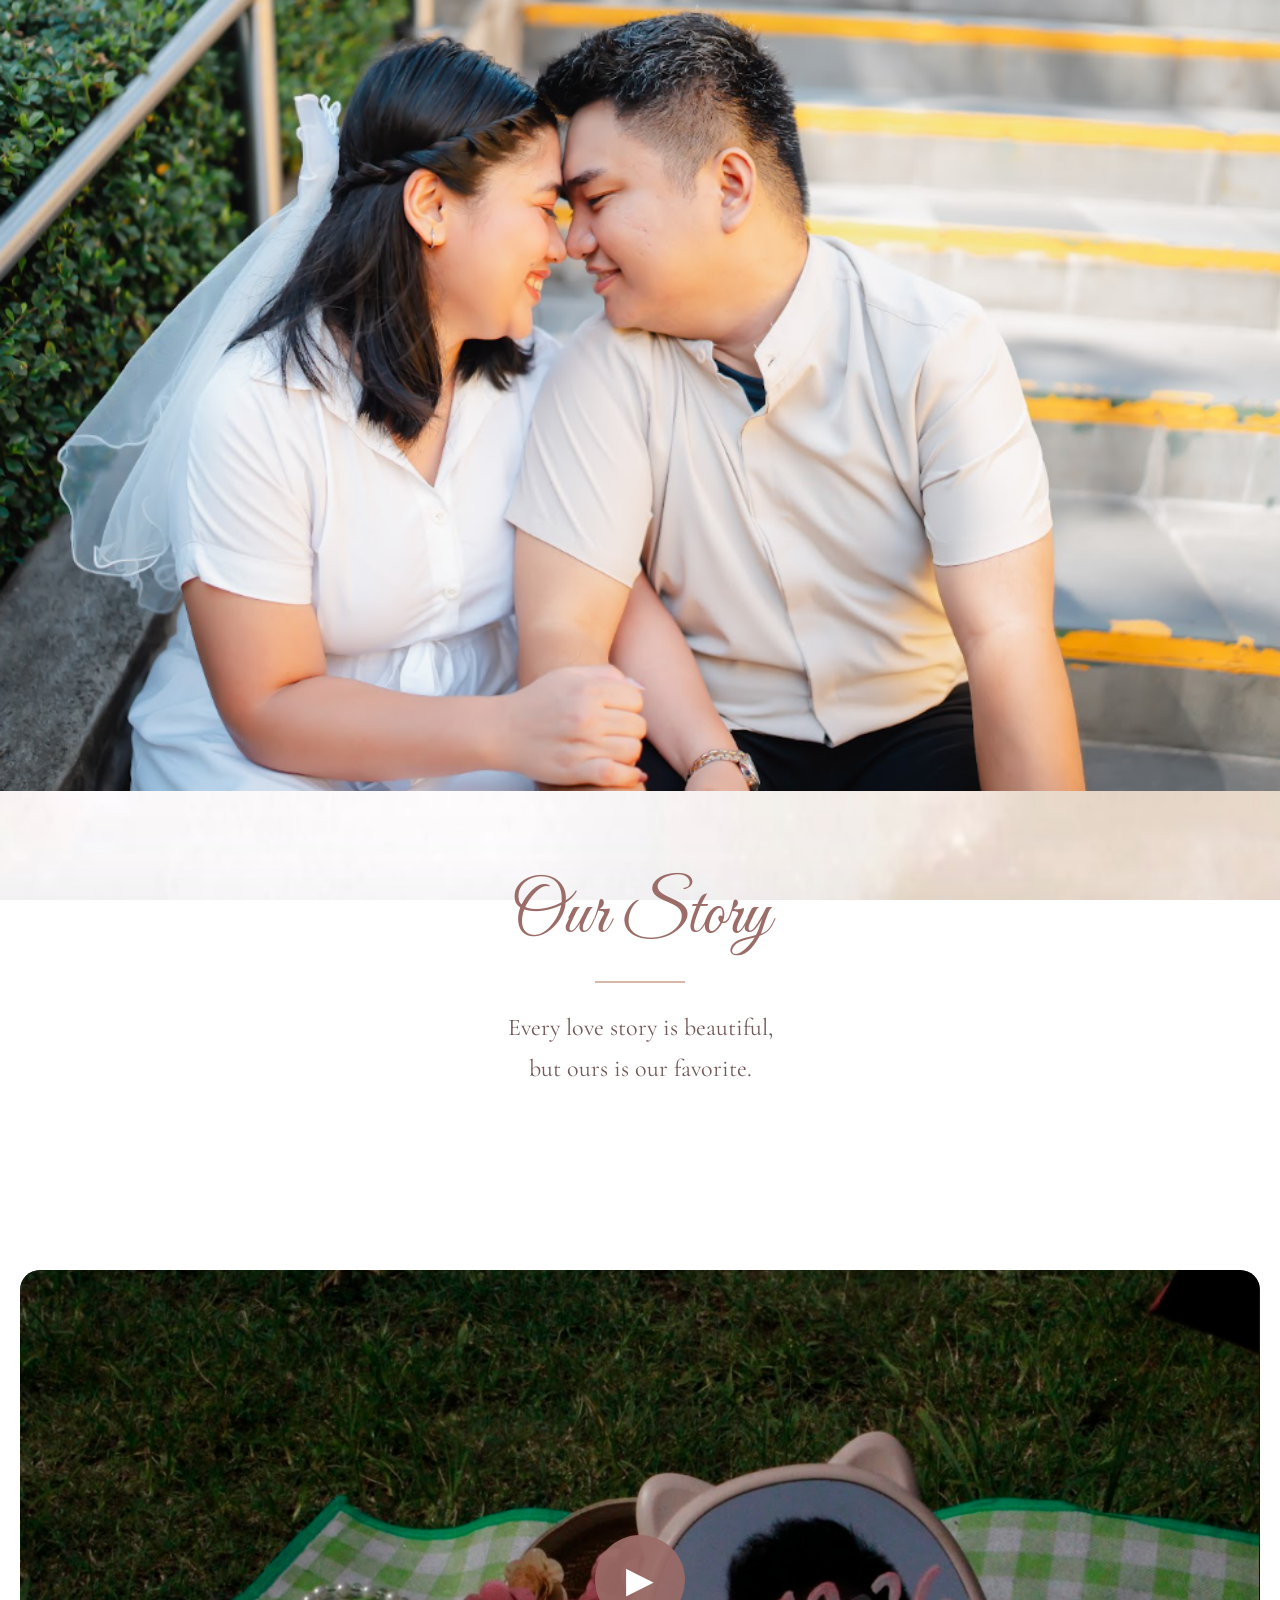
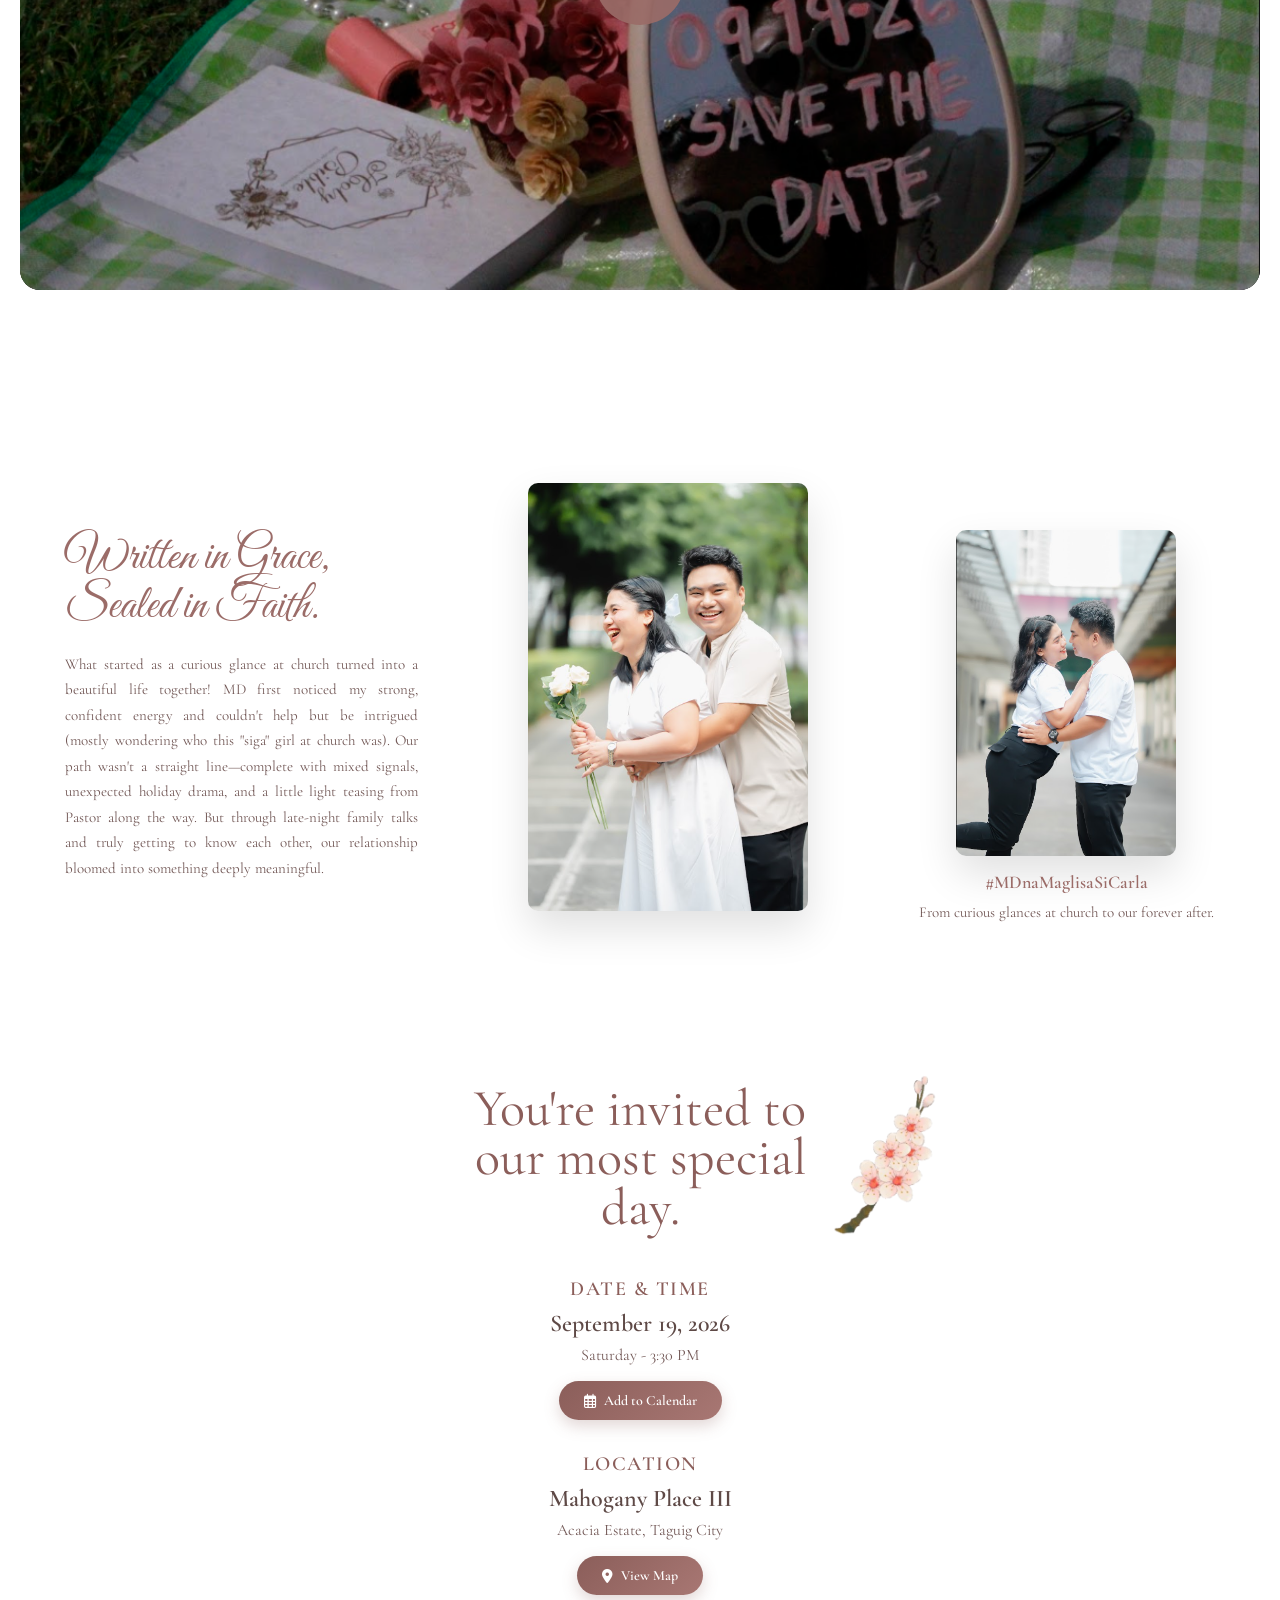
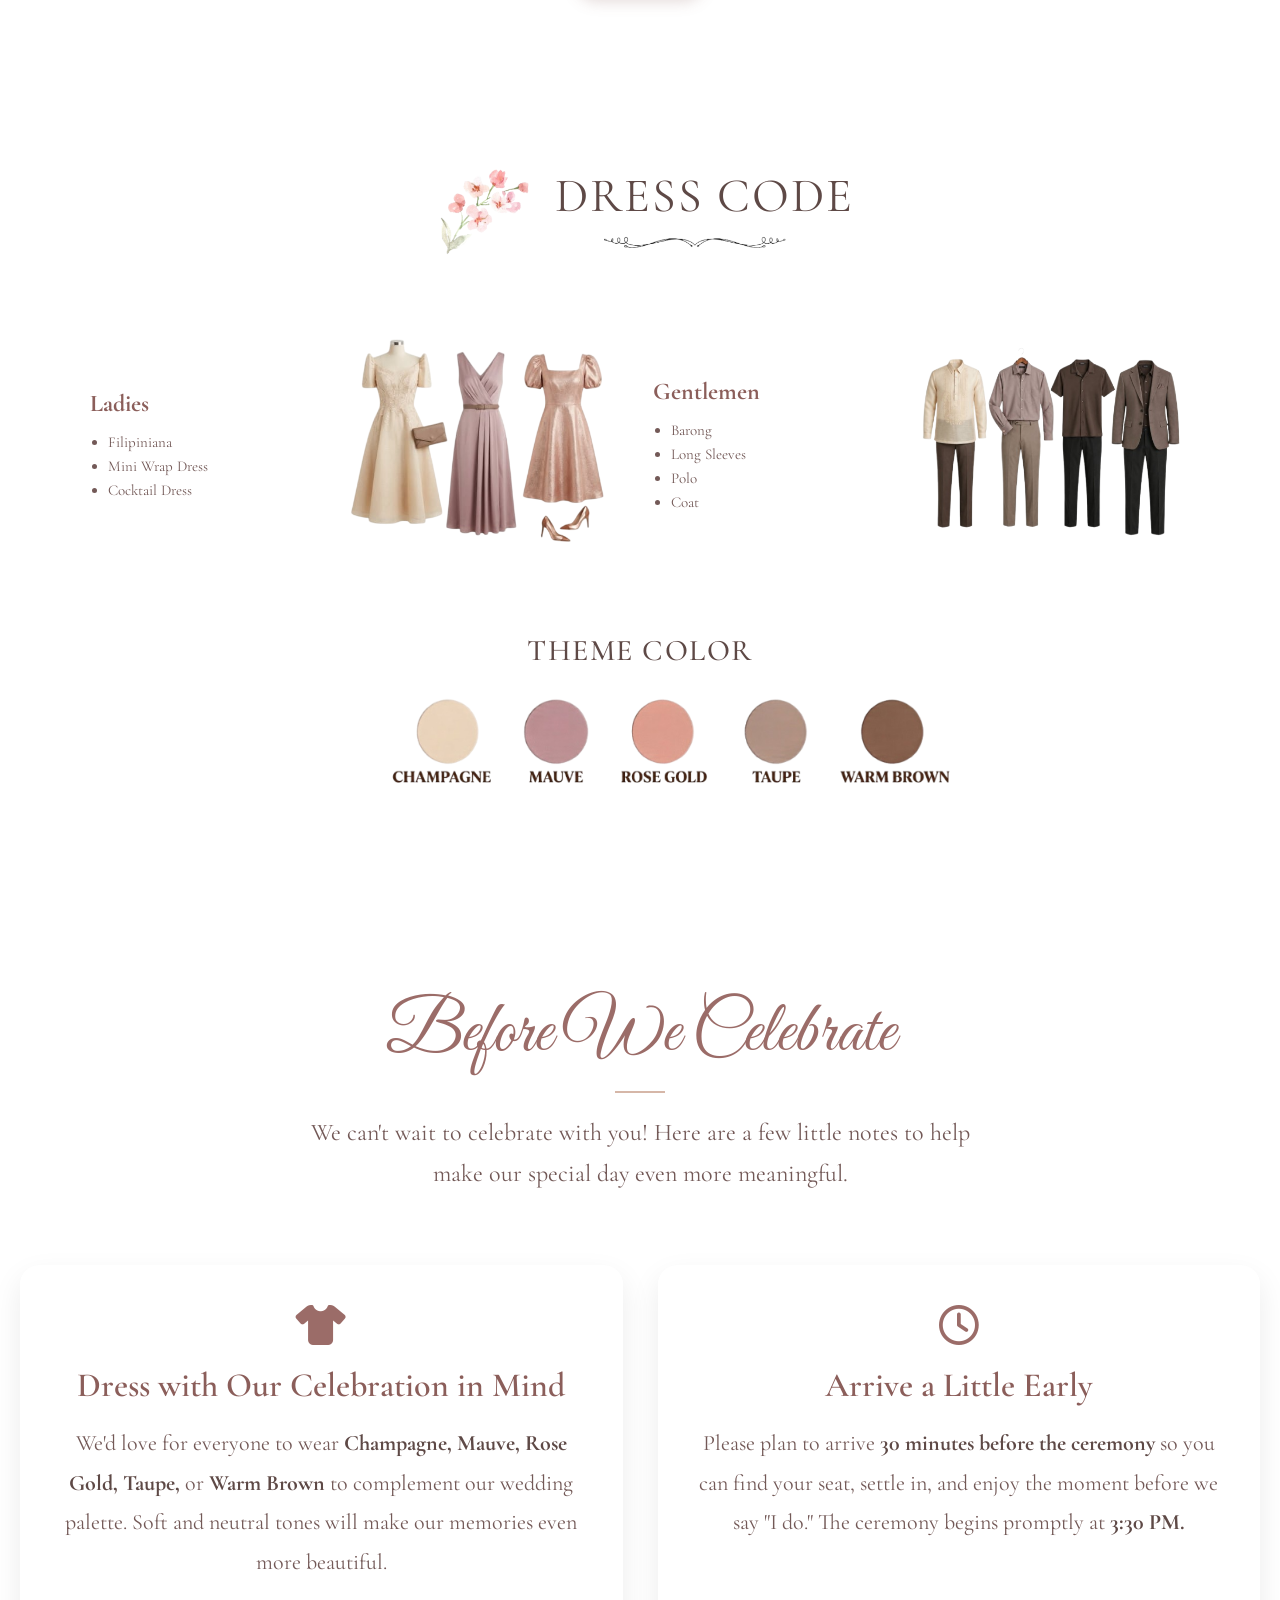
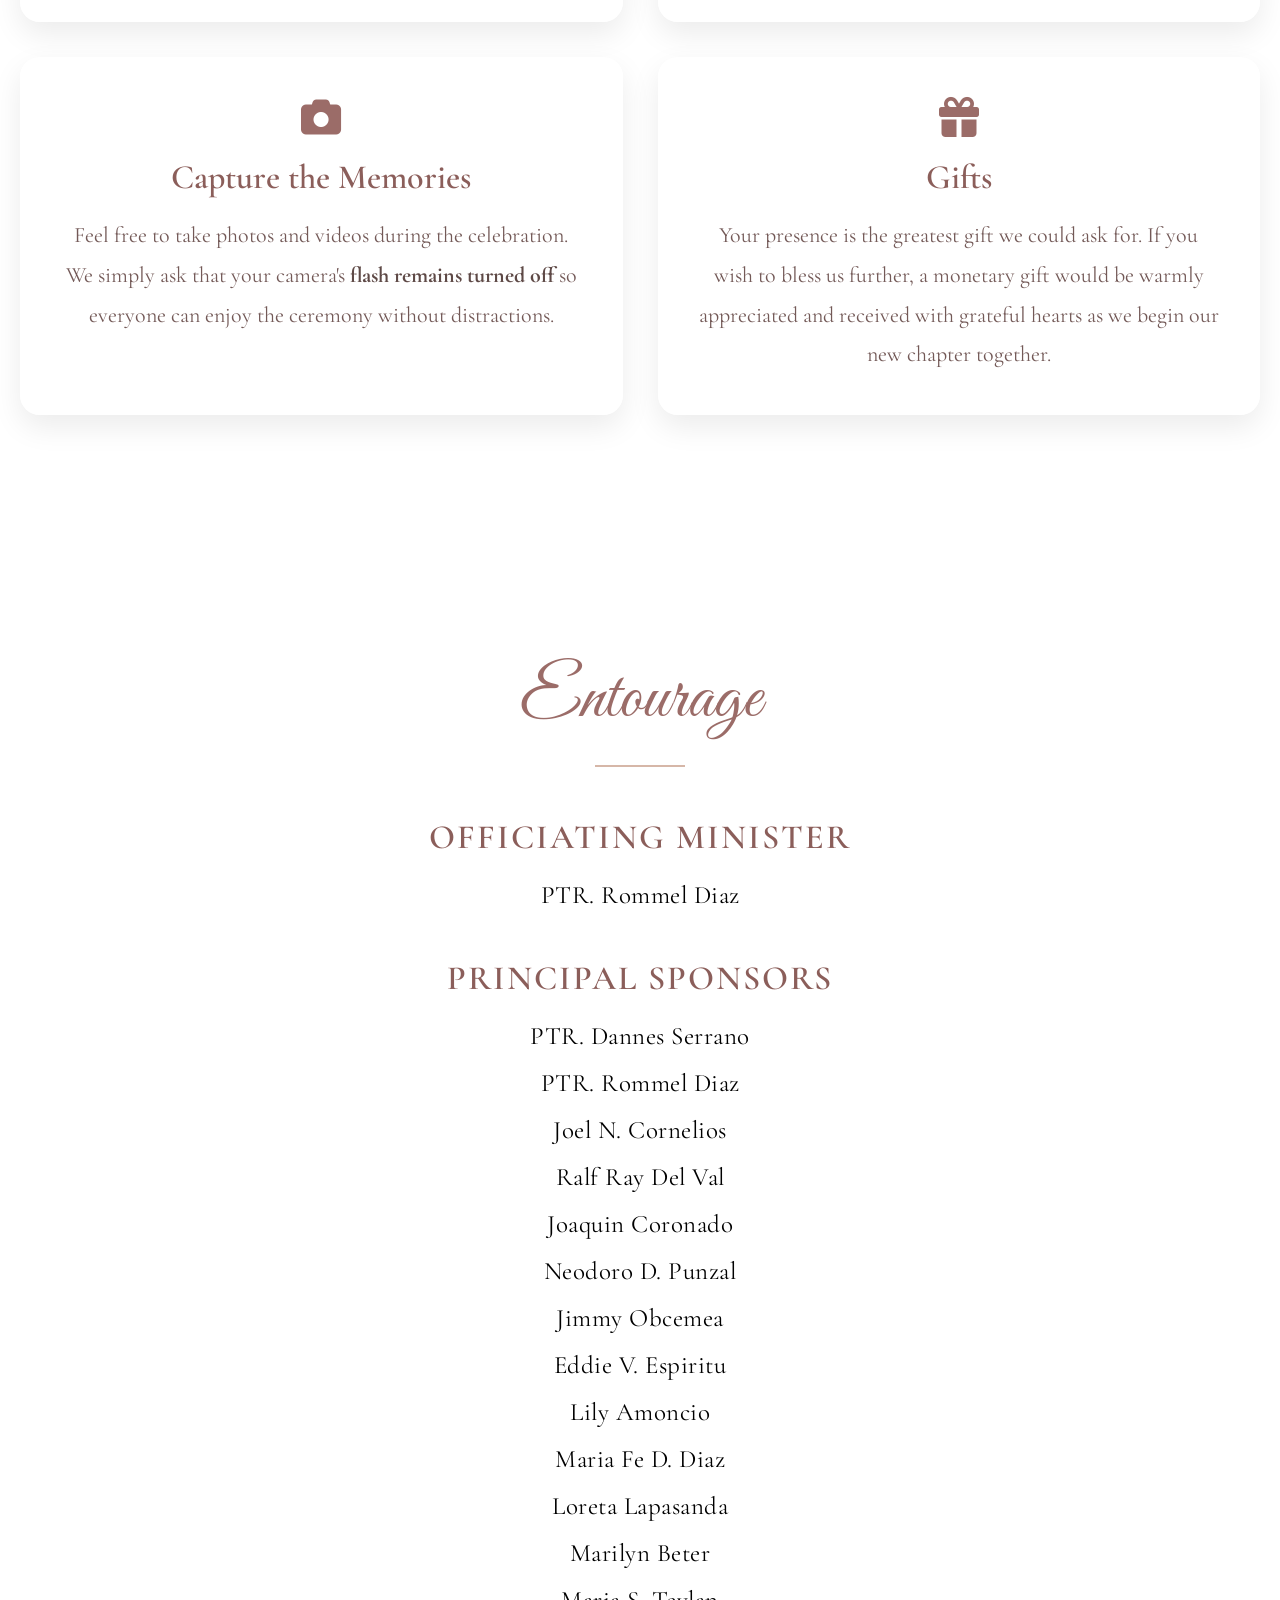
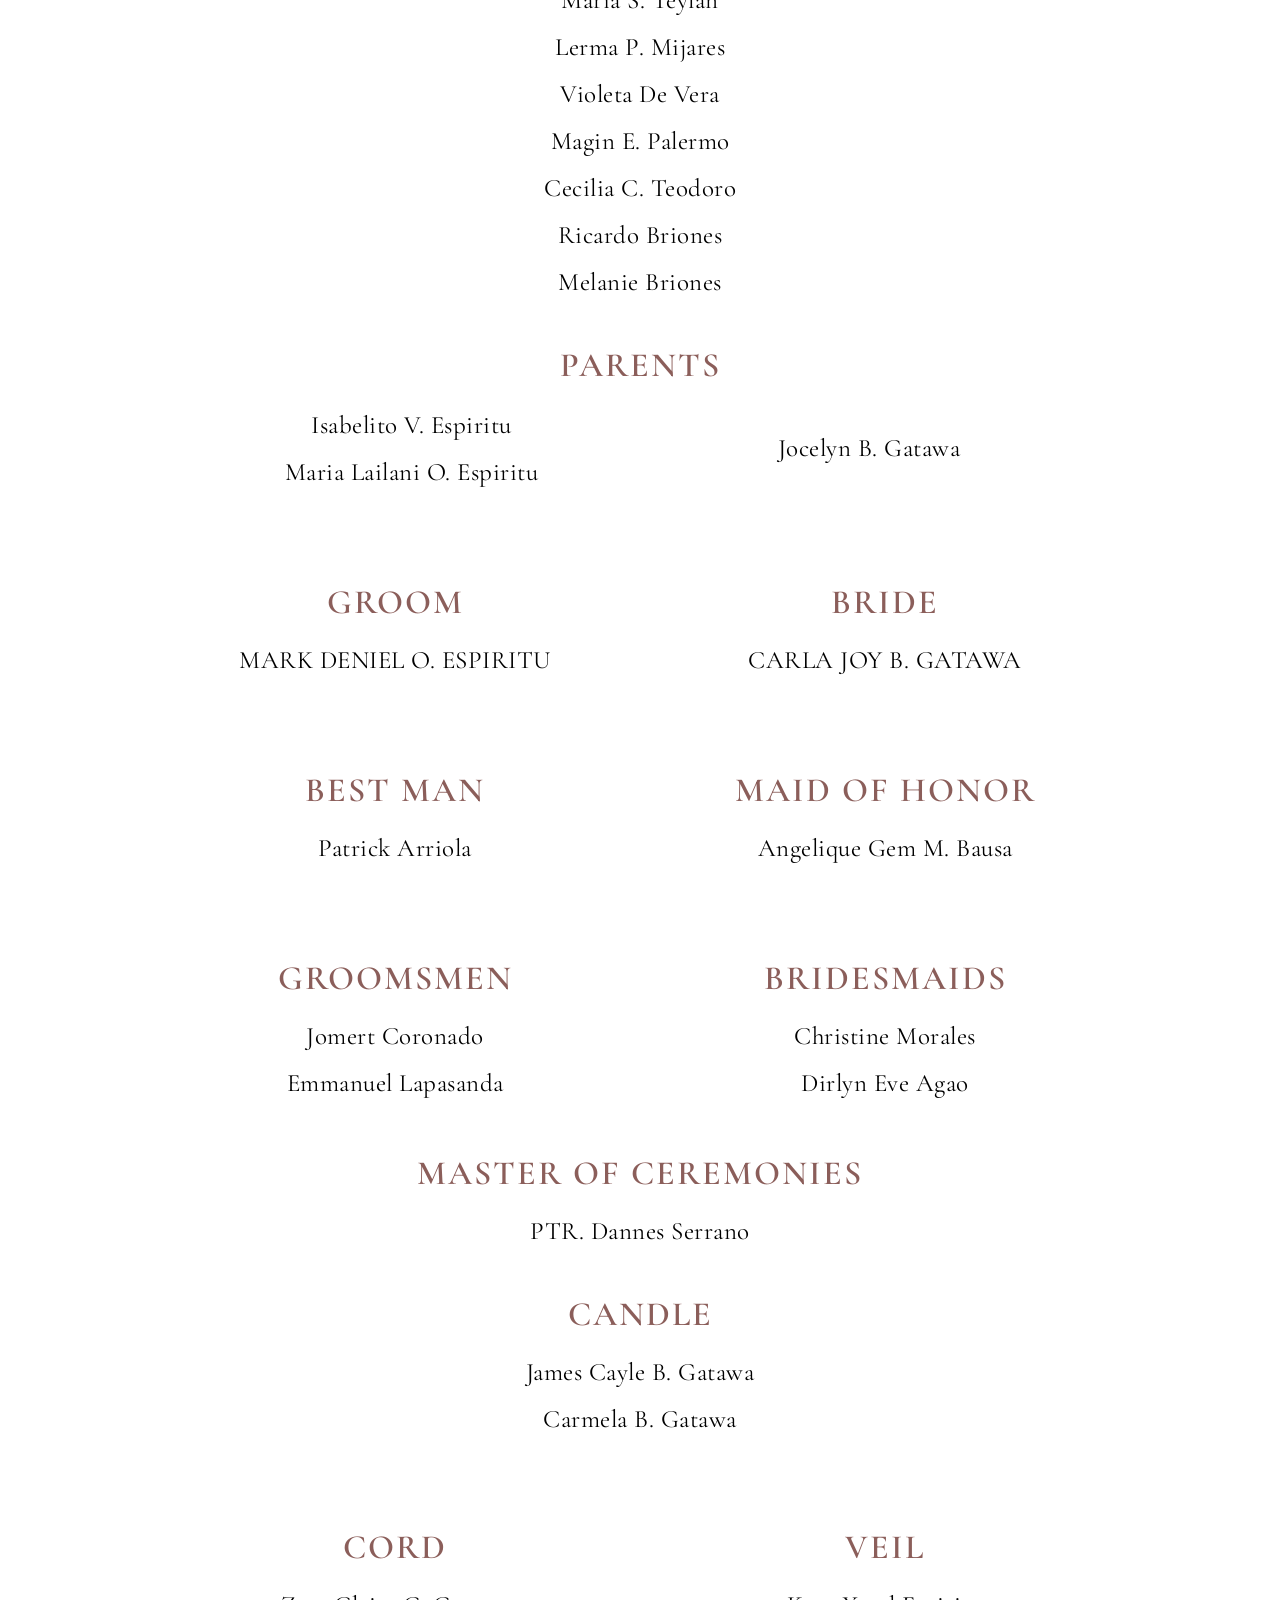
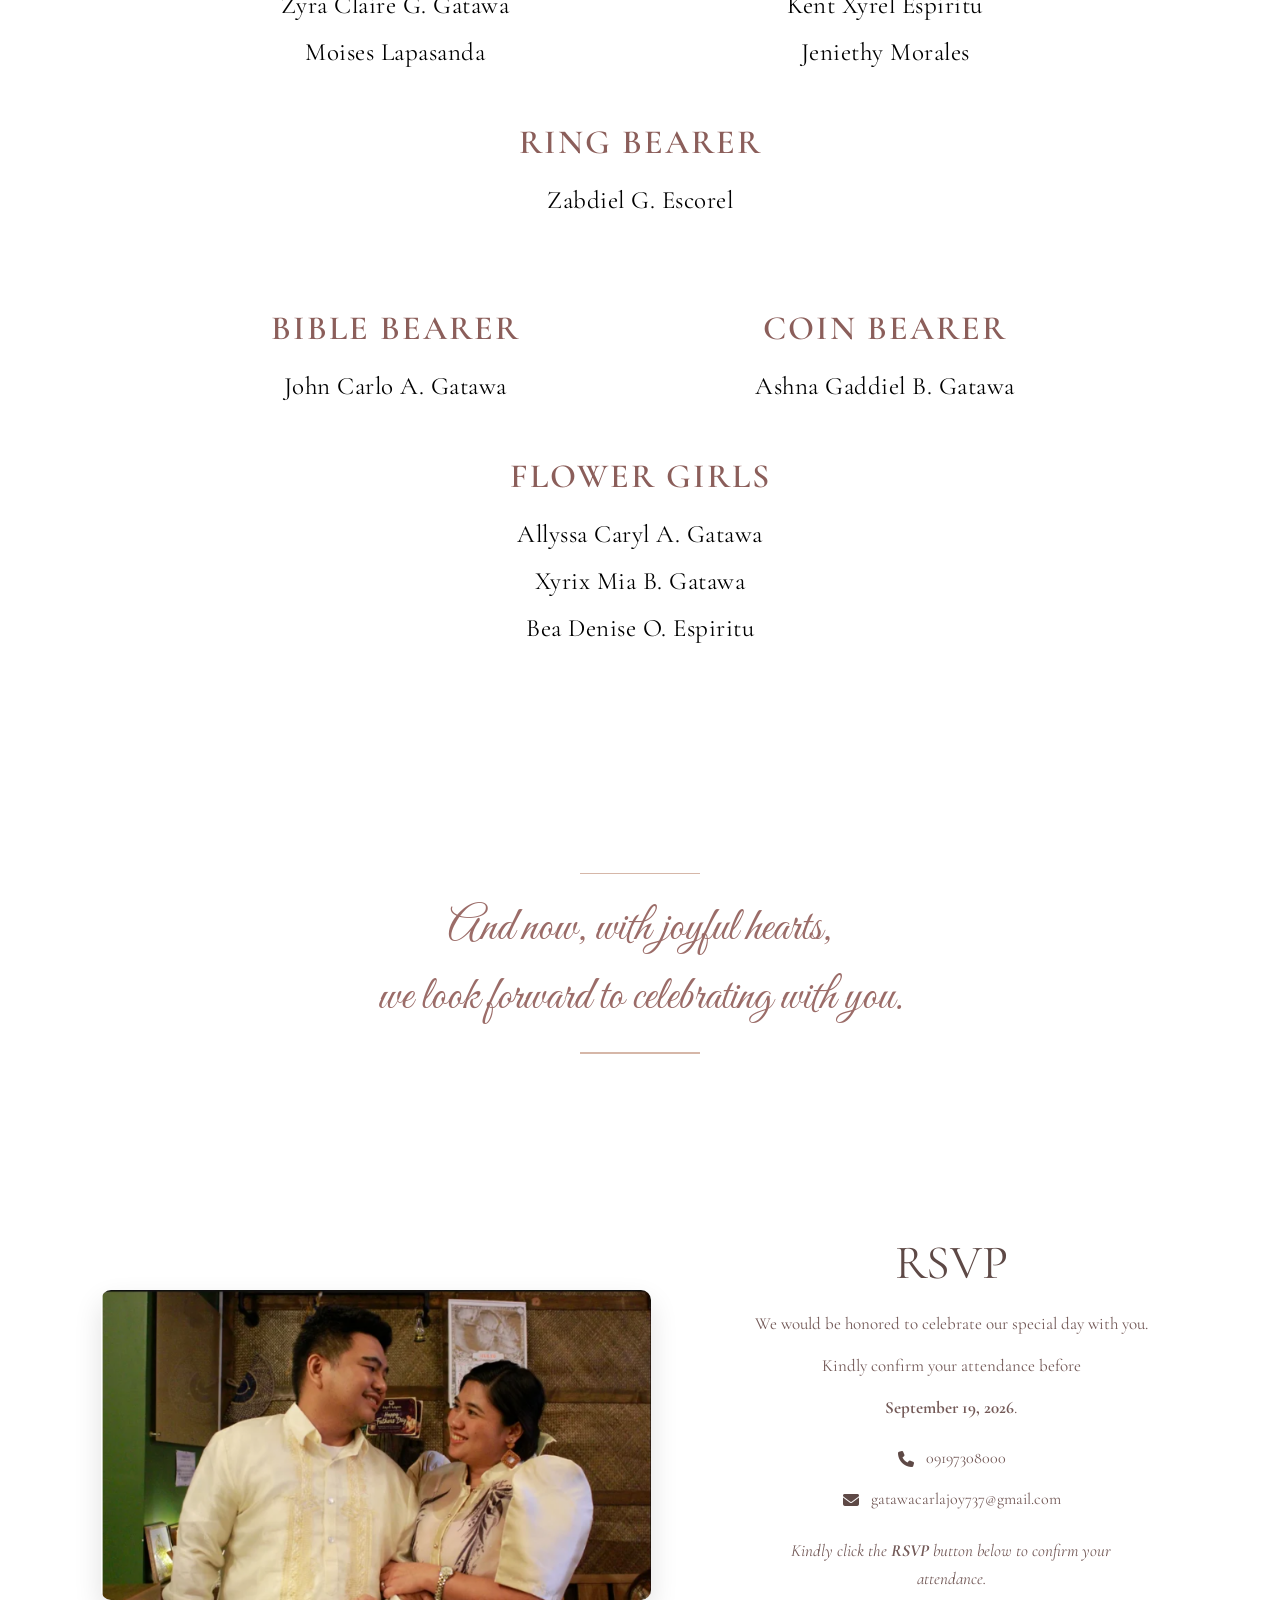
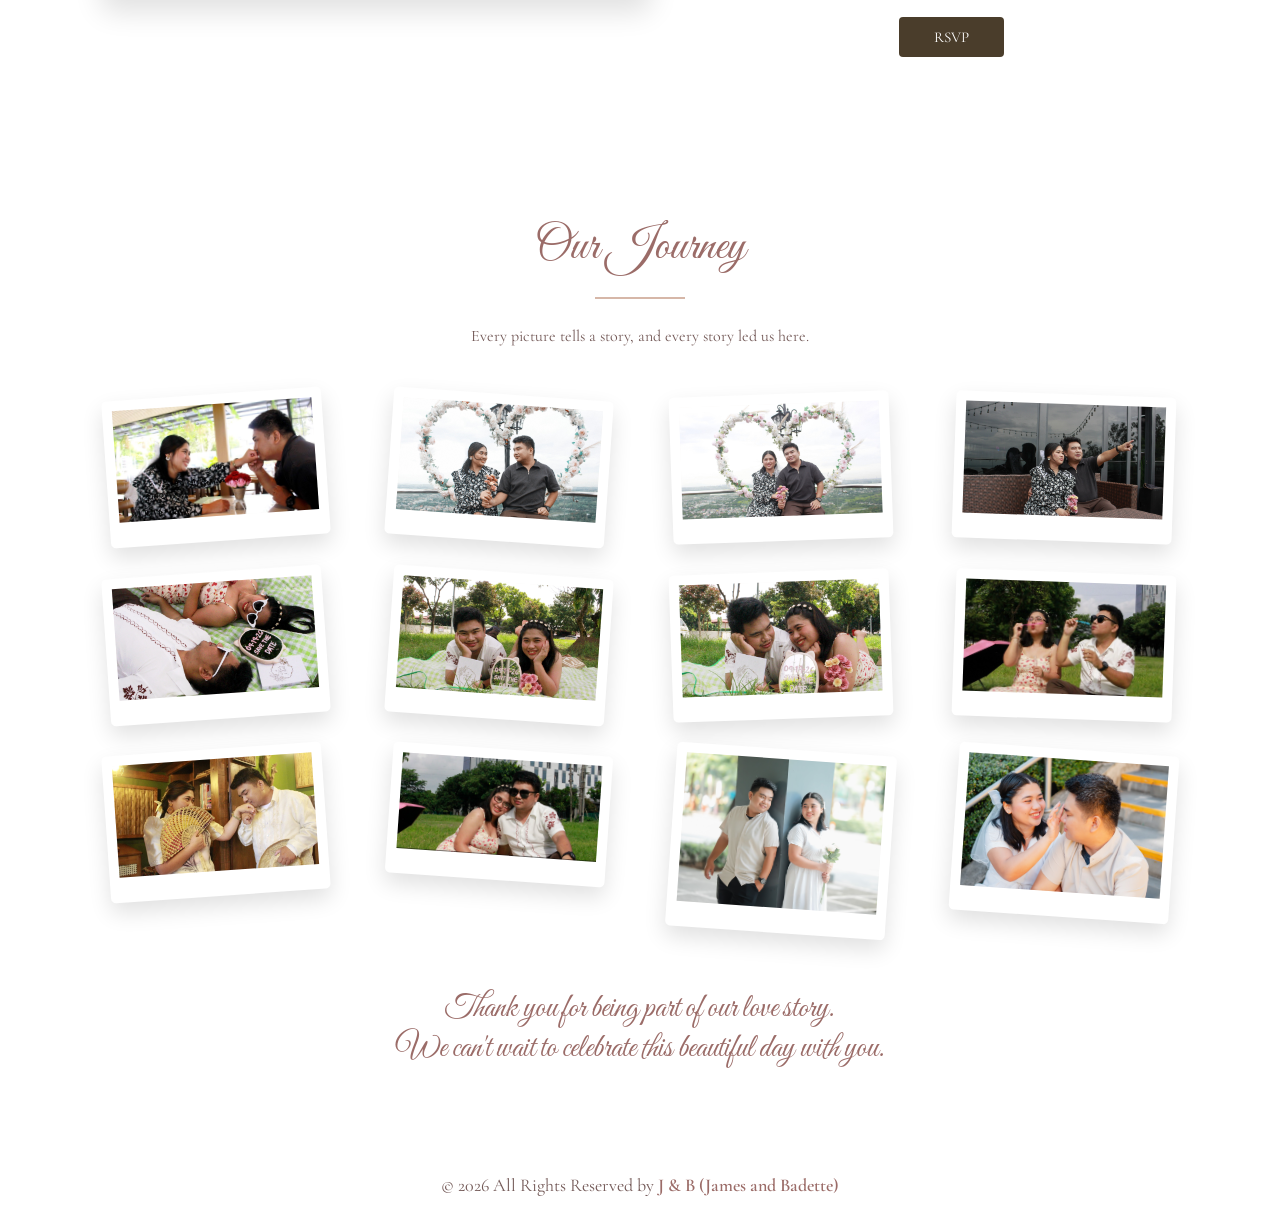
==== wedding_invitation.html @ 8afd1019 "Updated design" ====
<!DOCTYPE html>
<html lang="en">
<head>
    <meta charset="UTF-8">
    <meta name="viewport" content="width=device-width, initial-scale=1.0">
    <title>Mark & Carla</title>

    <link rel="stylesheet" href="prenupphoto.css">
    <link rel="stylesheet" href="https://cdnjs.cloudflare.com/ajax/libs/font-awesome/6.7.2/css/all.min.css">
    <link href="https://fonts.googleapis.com/css2?family=Cormorant+Garamond:wght@400;600&family=Great+Vibes&display=swap" rel="stylesheet">
</head>
<body>

    <!-- First Section -->
    <section class="hero">
        <img src="prenup.png" alt="Prenup Photo" class="prenup">
    </section>

    <section class="transition">

    <div class="transition-content">

        <h2>Our Story</h2>

        <div class="line"></div>

        <p>
            Every love story is beautiful,<br>
            but ours is our favorite.
        </p>

    </div>

   </section> 

<section class="love-video">

    <div class="video-container">

        <!-- Video -->
        <video
    id="ourVideo"
    preload="metadata"
    controls
    playsinline
    webkit-playsinline
    x5-video-player-type="h5"
    x5-video-player-fullscreen="true"
    x5-video-orientation="landscape">
    
            <source src="prenupvid.mp4" type="video/mp4">
            Your browser does not support the video tag.
        </video>

        <!-- Thumbnail -->
        <div class="video-overlay" id="videoOverlay">

            <img src="date.png"alt="Love Story Cover">

            <button id="playButton">
                ▶
            </button>

        </div>

    </div>

    <p class="ending-quote" id="endingQuote">
        "Our wedding was just one day, but the memories will last a lifetime."
    </p>

</section>
    <!-- Second Section -->
    <section class="story">

        <div class="story-content">

            <div class="left">
    <h1 class="story-title">
        Written in Grace,<br>
        Sealed in Faith.
    </h1>

    <p>
        What started as a curious glance at church turned into a beautiful life together! MD first noticed my strong, confident energy and couldn't help but be intrigued (mostly wondering who this "siga" girl at church was).
        Our path wasn't a straight line—complete with mixed signals, unexpected holiday drama, and a little light teasing from Pastor along the way. But through late-night family talks and truly getting to know each other, our relationship bloomed into something deeply meaningful.
    </p>
</div>
            <div class="middle">
                <img src="1stimg.png" alt="">
            </div>

            <div class="right">
                <img src="2ndimg.png" alt="">

                <h3>#MDnaMaglisaSiCarla</h3>

                <p>
                    From curious glances at church to our forever after.
                </p>
            </div>

        </div>
    </section>
  
<section class="invitation-details">

    <div class="invite-container">

        <div class="invite-title">

            <h2>
                You're invited to<br>
                our most special<br>
                day.
            </h2>

            <img src="flowers.png" alt="Flowers" class="flowers">

        </div>

        <div class="invite-info">

    <!-- DATE & TIME -->
    <div class="invite-block">

        <h3>DATE &amp; TIME</h3>

        <p class="invite-main">
            September 19, 2026
        </p>

        <p class="invite-sub">
            Saturday - 3:30 PM
        </p>

        <a href="https://calendar.google.com/calendar/render?action=TEMPLATE&text=Mark+%26+Carla+Wedding&dates=20260919T073000Z/20260919T103000Z&location=Mahogany+Place+III,+Taguig+City"
           class="invite-btn"
           target="_blank">

            <i class="fa-regular fa-calendar-days"></i>
            <span>Add to Calendar</span>

        </a>

    </div>

    <!-- LOCATION -->
    <div class="invite-block">

        <h3>LOCATION</h3>

        <p class="invite-main">
            Mahogany Place III
        </p>

        <p class="invite-sub">
            Acacia Estate, Taguig City
        </p>

        <a href="https://maps.google.com/?q=Mahogany+Place+III+Acacia+Estates+Taguig+City"
           class="invite-btn"
           target="_blank">

            <i class="fa-solid fa-location-dot"></i>
            <span>View Map</span>

        </a>

    </div>

</div>

    </div>

</section>

<section class="dress-code">

    <div class="dress-container">
<div class="dress-title">

    <img src="flower.png" alt="Flower Decoration" class="dress-flower">

    <div class="dress-heading">
        <h2>Dress Code</h2>

        <img src="layout.png" alt="Layout Decoration" class="dress-layout">
    </div>

</div>

<div class="dress-content">
    <!-- Ladies Text -->
    <div class="dress-text">
        <h3>Ladies</h3>
        <ul>
            <li>Filipiniana</li>
            <li>Mini Wrap Dress</li>
            <li>Cocktail Dress</li>
        </ul>
    </div>

    <!-- Ladies Image -->
    <img src="ladies.png" alt="Ladies Dress Code" class="dress-img">

    <!-- Gentlemen Text -->
    <div class="dress-text">
        <h3>Gentlemen</h3>
        <ul>
            <li>Barong</li>
            <li>Long Sleeves</li>
            <li>Polo</li>
            <li>Coat</li>
        </ul>
    </div>

    <!-- Gentlemen Image -->
    <img src="gentleman.png" alt="Gentlemen Dress Code" class="dress-img">

</div>
        
        <div class="theme-colors">

            <h3>Theme Color</h3>

            <img src="colorpalette.png" alt="Wedding Color Palette">

        </div>

    </div>

</section>

<section class="reminders">

    <div class="reminders-container">

        <h2>Before We Celebrate</h2>

        <div class="line"></div>

        <p class="reminders-subtitle">
            We can't wait to celebrate with you! Here are a few little notes to help make our special day even more meaningful.
        </p>

        <div class="reminders-grid">

            <!-- Dress Code -->
            <div class="reminder-card">

                <i class="fa-solid fa-shirt"></i>

                <h3>Dress with Our Celebration in Mind</h3>

                <p>
                    We'd love for everyone to wear
                    <strong>Champagne, Mauve, Rose Gold, Taupe,</strong>
                    or <strong>Warm Brown</strong> to complement our wedding palette.
                    Soft and neutral tones will make our memories even more beautiful.
                </p>

            </div>

            <!-- Arrival -->
            <div class="reminder-card">

                <i class="fa-regular fa-clock"></i>

                <h3>Arrive a Little Early</h3>

                <p>
                    Please plan to arrive
                    <strong>30 minutes before the ceremony</strong>
                    so you can find your seat, settle in, and enjoy the moment before we say "I do."
                    The ceremony begins promptly at
                    <strong>3:30 PM.</strong>
                </p>

            </div>

            <!-- Photos -->
            <div class="reminder-card">

                <i class="fa-solid fa-camera"></i>

                <h3>Capture the Memories</h3>

                <p>
                    Feel free to take photos and videos during the celebration.
                    We simply ask that your camera's
                    <strong>flash remains turned off</strong>
                    so everyone can enjoy the ceremony without distractions.
                </p>

            </div>

            <!-- Gifts -->
            <div class="reminder-card">

                <i class="fa-solid fa-gift"></i>

                <h3>Gifts</h3>

                   <p>
                         Your presence is the greatest gift we could ask for.
                         If you wish to bless us further, a monetary gift would be
                         warmly appreciated and received with grateful hearts
                         as we begin our new chapter together.
                    </p>

            </div>

        </div>

    </div>

</section>

<!-- ===============================
     ENTOURAGE
================================= -->
<section class="entourage">

    <div class="entourage-container">

        <h2>Entourage</h2>

        <div class="line"></div>

        <div class="entourage-list">

            <h3>Officiating Minister</h3>
            <p>PTR. Rommel Diaz</p>

            <h3>Principal Sponsors</h3>
            <p>PTR. Dannes Serrano</p>
            <p>PTR. Rommel Diaz</p>
            <p>Joel N. Cornelios</p>
            <p>Ralf Ray Del Val</p>
            <p>Joaquin Coronado</p>
            <p>Neodoro D. Punzal</p>
            <p>Jimmy Obcemea</p>
            <p>Eddie V. Espiritu</p>
            <p>Lily Amoncio</p>
            <p>Maria Fe D. Diaz</p>
            <p>Loreta Lapasanda</p>
            <p>Marilyn Beter</p>
            <p>Maria S. Teylan</p>
            <p>Lerma P. Mijares</p>
            <p>Violeta De Vera</p>
            <p>Magin E. Palermo </p>
            <p>Cecilia C. Teodoro</p>
            <p>Ricardo Briones</p>
            <p>Melanie Briones</p>


<div class="parents-section">

    <h3>PARENTS</h3>

    <div class="parents-names">

        <div>
            <p>Isabelito V. Espiritu</p>
            <p>Maria Lailani O. Espiritu</p>
        </div>

        <div>
            <p>Jocelyn B. Gatawa</p>
        </div>

    </div>

</div> 
            <!-- Groom & Bride -->
    <div class="entourage-row">
        <div class="entourage-col">
            <h3>Groom</h3>
            <p>MARK DENIEL O. ESPIRITU</p>
        </div>

        <div class="entourage-col">
            <h3>Bride</h3>
            <p>CARLA JOY B. GATAWA</p>
        </div>
    </div>

           <!-- Best Man & Maid of Honor -->
    <div class="entourage-row">
        <div class="entourage-col">
            <h3>Best Man</h3>
            <p>Patrick Arriola</p>
        </div>

        <div class="entourage-col">
            <h3>Maid of Honor</h3>
            <p>Angelique Gem M. Bausa</p>
        </div>
    </div>

    <!-- Groomsmen & Bridesmaids -->
    <div class="entourage-row">
        <div class="entourage-col">
            <h3>Groomsmen</h3>
            <p>Jomert Coronado</p>
            <p>Emmanuel Lapasanda</p>
        </div>

        <div class="entourage-col">
            <h3>Bridesmaids</h3>
            <p>Christine Morales</p>
            <p>Dirlyn Eve Agao</p>
        </div>
    </div>

    <h3>Master of Ceremonies</h3>
    <p>PTR. Dannes Serrano</p>

    <!-- Candle -->
    <h3>Candle</h3>
    <p>James Cayle B. Gatawa</p>
    <p>Carmela B. Gatawa</p>

    <!-- Cord & Veil -->
    <div class="entourage-row">
        <div class="entourage-col">
            <h3>Cord</h3>
            <p>Zyra Claire G. Gatawa</p>
            <p>Moises Lapasanda</p>
        </div>

        <div class="entourage-col">
            <h3>Veil</h3>
            <p>Kent Xyrel Espiritu</p>
            <p>Jeniethy Morales</p>
        </div>
    </div>

    <!-- Ring Bearer -->
    <h3>Ring Bearer</h3>
    <p>Zabdiel G. Escorel</p>

    <!-- Bible & Coin -->
    <div class="entourage-row">
        <div class="entourage-col">
            <h3>Bible Bearer</h3>
            <p>John Carlo A. Gatawa</p>
        </div>

        <div class="entourage-col">
            <h3>Coin Bearer</h3>
            <p>Ashna Gaddiel B. Gatawa</p>
        </div>
    </div>

    <h3>Flower Girls</h3>
    <p>Allyssa Caryl A. Gatawa</p>
    <p>Xyrix Mia B. Gatawa</p>
    <p>Bea Denise O. Espiritu</p>

</div>
</section>

<!-- Elegant Divider -->
<section class="love-divider">

    <div class="divider-line"></div>

    <p>
        And now, with joyful hearts,<br>
        we look forward to celebrating with you.
    </p>

    <div class="divider-line"></div>

</section>

<!-- RSVP -->
<section class="rsvp">

    <div class="rsvp-container">

        <!-- Left Image -->
        <div class="rsvp-image">
            <img src="rsv.png" alt="RSVP Photo">
        </div>

        <!-- Right Content -->
        <div class="rsvp-content">

            <h2>RSVP</h2>

            <p>
                We would be honored to celebrate our special day with you.
            </p>

            <p>
                Kindly confirm your attendance before
            </p>
            <p> <strong>September 19, 2026</strong>. </p>

            <div class="rsvp-contact">
                <p>
                    <i class="fa-solid fa-phone"></i>
                    09197308000
                </p>

                <p>
                    <i class="fa-solid fa-envelope"></i>
                    gatawacarlajoy737@gmail.com
                </p>
            </div>
             <p class="rsvp-note">
                 Kindly click the <strong>RSVP</strong> button below to confirm your attendance.
             </p>
           <div class="rsvp-button">
              <a href="https://docs.google.com/forms/d/1azQsN0lSE_H5ppRvs07suTrDSjWBk6inFwqcEJUEaQY/viewform?edit_requested=true"
               target="_blank"
               class="rsvp-btn">
               RSVP
              </a>
            </div>

        </div>

    </div>

</section>
<!-- SCRAPBOOK -->
<section class="scrapbook">

    <div class="scrapbook-container">

        <h2>Our Journey</h2>

        <div class="line"></div>

        <p class="scrapbook-subtitle">
            Every picture tells a story,
            and every story led us here.
        </p>

        <div class="scrapbook-gallery">

            <div class="polaroid rotate-left">
                <img src="scrapbook_folder/1.jfif" class="scrapbook-photo">
            </div>

            <div class="polaroid rotate-right">
                <img src="scrapbook_folder/2.jfif" class="scrapbook-photo">
            </div>

            <div class="polaroid rotate-small-left">
                <img src="scrapbook_folder/3.jfif" class="scrapbook-photo">
            </div>

            <div class="polaroid rotate-small-right">
                <img src="scrapbook_folder/4.jfif" class="scrapbook-photo">
            </div>

            <div class="polaroid rotate-left">
                <img src="scrapbook_folder/5.jfif" class="scrapbook-photo">
            </div>

            <div class="polaroid rotate-right">
                <img src="scrapbook_folder/6.jfif" class="scrapbook-photo">
            </div>

            <div class="polaroid rotate-small-left">
                <img src="scrapbook_folder/7.jfif" class="scrapbook-photo">
            </div>

            <div class="polaroid rotate-small-right">
                <img src="scrapbook_folder/8.jfif" class="scrapbook-photo">
            </div>

            <div class="polaroid rotate-left">
                <img src="scrapbook_folder/9.jfif" class="scrapbook-photo">
            </div>

            <div class="polaroid rotate-right">
                <img src="scrapbook_folder/10.png" class="scrapbook-photo">
            </div>

            <div class="polaroid rotate-right">
                <img src="scrapbook_folder/11.png" class="scrapbook-photo">
            </div>

            <div class="polaroid rotate-right">
                <img src="scrapbook_folder/12.png" class="scrapbook-photo">
            </div>

        </div>

        <p class="scrapbook-ending">
            Thank you for being part of our love story.<br>
            We can't wait to celebrate this beautiful day with you.
        </p>

    </div>

</section>

<div id="lightbox" class="lightbox">

    <span class="close">&times;</span>

    <button class="prev">&#10094;</button>

    <img id="lightbox-img" class="lightbox-img">

    <button class="next">&#10095;</button>

</div>

<script>

const video = document.getElementById("ourVideo");
const overlay = document.getElementById("videoOverlay");
const quote = document.getElementById("endingQuote");

overlay.addEventListener("click", async function () {

    overlay.style.display = "none";

    video.setAttribute("controls", "");

    video.play();

    // Request fullscreen
    if (video.requestFullscreen) {
        await video.requestFullscreen();
    } else if (video.webkitRequestFullscreen) {
        video.webkitRequestFullscreen();
    }

    // Lock landscape (Android browsers)
    if (screen.orientation && screen.orientation.lock) {
        try {
            await screen.orientation.lock("landscape");
        } catch (err) {
            console.log("Landscape lock not supported.");
        }
    }

});

const photos = document.querySelectorAll(".scrapbook-photo");

const lightbox = document.getElementById("lightbox");
const lightboxImg = document.getElementById("lightbox-img");

const closeBtn = document.querySelector(".close");
const prevBtn = document.querySelector(".prev");
const nextBtn = document.querySelector(".next");

let currentIndex = 0;

// Open photo
photos.forEach((photo,index)=>{

    photo.addEventListener("click",()=>{

        currentIndex=index;

        showImage();

        lightbox.style.display="flex";

    });

});

function showImage(){

    lightboxImg.src=photos[currentIndex].src;

}

// Next
nextBtn.addEventListener("click",(e)=>{

    e.stopPropagation();

    currentIndex++;

    if(currentIndex>=photos.length){

        currentIndex=0;

    }

    showImage();

});

// Previous
prevBtn.addEventListener("click",(e)=>{

    e.stopPropagation();

    currentIndex--;

    if(currentIndex<0){

        currentIndex=photos.length-1;

    }

    showImage();

});

// Close
closeBtn.addEventListener("click",()=>{

    lightbox.style.display="none";

});

// Click outside image
lightbox.addEventListener("click",(e)=>{

    if(e.target===lightbox){

        lightbox.style.display="none";

    }

});

// Keyboard controls
document.addEventListener("keydown",(e)=>{

    if(lightbox.style.display==="flex"){

        if(e.key==="ArrowRight"){

            nextBtn.click();

        }

        if(e.key==="ArrowLeft"){

            prevBtn.click();

        }

        if(e.key==="Escape"){

            lightbox.style.display="none";

        }

    }

});

</script>

<footer class="footer">
    <p>
        © 2026 All Rights Reserved by
        <a href="https://www.facebook.com/Kylecheeeeezy?rdid=wBfrSN9VS6ckomnN&share_url=https%3A%2F%2Fwww.facebook.com%2Fshare%2F1LHZGa3WFa%2F#"
           target="_blank"
           class="jb-link">
            J &amp; B (James and Badette)
        </a>
    </p>
</footer>
</body>
</html>
---- prenupphoto.css ----
/* ===============================
   RESET
================================= */

*{
    margin:0;
    padding:0;
    box-sizing:border-box;
}

html{
    scroll-behavior:smooth;
}

body{
    font-family:'Cormorant Garamond', serif;
    background:url("themebackground.png") center center/cover fixed no-repeat;
    overflow-x:hidden;
    color:#735957;
}

/* ===============================
   HERO SECTION
================================= */

.hero{
    width:100%;
    overflow:hidden;
    line-height:0;
}

.prenup{
    width:100%;
    display:block;
    height:auto;
}

/* ===============================
   OUR STORY TRANSITION
================================= */

.transition{
    background:transparent;
    text-align:center;
    padding:80px 20px;
}

.transition-content{
    max-width:700px;
    margin:auto;
}

.transition h2{
    font-family:'Great Vibes', cursive;
    font-size:72px;
    font-weight:400;
    color:#9B6C68;
}

.line{
    width:90px;
    height:2px;
    background:#D6B7A8;
    margin:20px auto 25px;
}

.transition p{
    font-size:24px;
    line-height:1.7;
    color:#735957;
}

/* ===============================
   TABLET
================================= */

@media (max-width:1024px){

body{
    background-attachment:scroll;
}

.transition{
    padding:70px 25px;
}

.transition h2{
    font-size:60px;
}

.transition p{
    font-size:22px;
}

}

/* ===============================
   MOBILE
================================= */

@media (max-width:768px){

.transition{
    padding:55px 20px;
}

.transition h2{
    font-size:48px;
}

.line{
    width:70px;
    margin:18px auto;
}

.transition p{
    font-size:18px;
    line-height:1.6;
}

}

/* ===============================
   OUR STORY
================================= */

.story{
    padding:100px 20px;
    background:transparent;
}

.story-content{
    max-width:1400px;
    margin:auto;

    display:grid;
    grid-template-columns:0.95fr 1.1fr 0.8fr;
    gap:70px;
    align-items:center;
}

/* ===============================
   LEFT CONTENT
================================= */

.left{
    margin-top:50px;
}

.story-title{
    font-family:'Great Vibes',cursive;
    font-size:56px;
    font-weight:400;
    color:#9B6C68;
    line-height:1.1;
    margin-bottom:25px;
}

.left p{
    font-size:18px;
    line-height:1.9;
    color:#735957;
    text-align:justify;
}

/* ===============================
   CENTER IMAGE
================================= */

.middle{
    display:flex;
    justify-content:center;
}

.middle img{
    width:100%;
    max-width:480px;
    display:block;

    border-radius:10px;
    box-shadow:0 18px 35px rgba(0,0,0,.12);

    transition:.35s ease;
}

.middle img:hover{
    transform:translateY(-6px);
}

/* ===============================
   LOVE VIDEO
================================= */

.love-video{
    padding:100px 20px;
    background:transparent;
    text-align:center;
}

.video-container{
    position:relative;
    max-width:1400px;
    width:100%;
    margin:auto;
    overflow:hidden;
    border-radius:20px;
}

/* Video */

.video-container video{
    width:100%;
    height:auto;
    display:block;
    border-radius:20px;
    object-fit:contain;
}
video:fullscreen{
    object-fit:contain;
    background:#000;
}

video:-webkit-full-screen{
    object-fit:contain;
    background:#000;
}
/* Thumbnail Overlay */

.video-overlay{
    position:absolute;
    inset:0;
    cursor:pointer;
    overflow:hidden;
}

.video-overlay img{
    width:100%;
    height:100%;
    object-fit:cover;
    transition:.5s ease;
}

.video-overlay:hover img{
    transform:scale(1.05);
}

/* Play Button */

#playButton{
    position:absolute;
    top:50%;
    left:50%;
    transform:translate(-50%,-50%);

    width:90px;
    height:90px;

    border:none;
    border-radius:50%;

    background:rgba(155,108,104,.92);
    color:#fff;

    font-size:36px;
    cursor:pointer;

    transition:.3s ease;
}

#playButton:hover{
    background:#735957;
    transform:translate(-50%,-50%) scale(1.08);
}

/* Ending Quote */

.ending-quote{
    display:none;
    margin-top:35px;

    font-family:'Great Vibes',cursive;
    font-size:42px;
    color:#9B6C68;

    line-height:1.5;
}

/* ===============================
   TABLET
================================= */

@media (max-width:1024px){

.love-video{
    padding:80px 25px;
}

.video-container{
    max-width:900px;
    border-radius:18px;
}

.video-container video{
    border-radius:18px;
}

.video-overlay img{
    border-radius:18px;
}

#playButton{
    width:75px;
    height:75px;
    font-size:30px;
}

.ending-quote{
    font-size:34px;
    padding:0 20px;
}

}

/* ===============================
   MOBILE
================================= */

@media (max-width:768px){

.love-video{
    padding:60px 15px;
}

.video-container{
    border-radius:15px;
}

.video-container video{
    border-radius:15px;
}

.video-overlay img{
    border-radius:15px;
}

#playButton{
    width:60px;
    height:60px;
    font-size:24px;
}

.ending-quote{
    font-size:26px;
    padding:0 15px;
    line-height:1.6;
}

}


/* ===============================
   OUR STORY
================================= */

/* ===============================
   OUR STORY
================================= */

.story{
    padding:80px 20px;
    background:transparent;
}

.story-content{
    max-width:1150px;
    margin:auto;

    display:grid;
    grid-template-columns:0.95fr 1.1fr 0.8fr;
    gap:45px;
    align-items:center;
}

/* Left */

.left{
    margin-top:20px;
}

.story-title{
    font-family:'Great Vibes',cursive;
    font-size:46px;
    font-weight:400;
    color:#9B6C68;
    line-height:1.08;
    margin-bottom:20px;
}

.left p{
    font-size:15px;
    color:#735957;
    line-height:1.7;
    text-align:justify;
}

/* Middle */

.middle{
    display:flex;
    justify-content:center;
}

.middle img{
    width:100%;
    max-width:280px;
    display:block;

    border-radius:10px;
    box-shadow:0 18px 40px rgba(0,0,0,.12);

    transition:.35s ease;
}

.middle img:hover{
    transform:translateY(-6px);
}

/* Right */

.right{
    margin-top:60px;
    text-align:center;
}

.right img{
    width:100%;
    max-width:220px;

    display:block;
    margin:auto;

    border-radius:10px;
    box-shadow:0 18px 40px rgba(0,0,0,.12);

    transition:.35s ease;
}

.right img:hover{
    transform:translateY(-6px);
}

.right h3{
    margin-top:15px;
    font-size:18px;
    color:#9B6C68;
    font-weight:600;
}

.right p{
    margin-top:7px;
    font-size:15px;
    line-height:1.6;
    color:#735957;
}

/* ===============================
   INVITATION DETAILS
================================= */

.invitation-details{
    padding:80px 20px;
    background:transparent;
}

.invite-container{
    max-width:950px;
    margin:auto;
    text-align:center;
}

/* Title */

.invite-title{
    position:relative;
    display:inline-block;
    margin-bottom:45px;
}

.invite-title h2{
    font-family:'Cormorant Garamond',serif;
    font-size:52px;
    font-weight:400;
    color:#8B5E5A;
    line-height:.95;
}

.flowers{
    position:absolute;
    width:150px;
    right:-165px;
    top:50%;
    transform:translateY(-50%);
}

/* Info */

.invite-info{
    display:flex;
    flex-direction:column;
    gap:32px;
    align-items:center;
}

.invite-block{
    text-align:center;
}

.invite-block h3{
    font-size:20px;
    font-weight:600;
    letter-spacing:1.5px;
    color:#8B5E5A;
    text-transform:uppercase;
    margin-bottom:8px;
}

.invite-main{
    font-size:24px;
    color:#5E4946;
    font-weight:600;
}

.invite-sub{
    font-size:16px;
    color:#735957;
    margin:7px 0 16px;
}

/* Buttons */

.invite-btn{
    display:inline-flex;
    align-items:center;
    gap:8px;

    padding:11px 25px;

    background:linear-gradient(135deg,#8B5E5A,#A87773);

    color:#fff;
    text-decoration:none;

    border-radius:40px;

    font-size:14px;
    font-weight:600;

    box-shadow:0 6px 15px rgba(139,94,90,.25);

    transition:.3s ease;
}

.invite-btn:hover{
    transform:translateY(-3px);
    background:linear-gradient(135deg,#735957,#8B5E5A);
}

/* ===============================
   TABLET
================================= */

@media(max-width:1024px){

.story-content{
    grid-template-columns:1fr;
    text-align:center;
    gap:45px;
}

.left,
.right{
    margin-top:0;
}

.left p{
    text-align:center;
}

.story-title{
    font-size:50px;
}

.middle img{
    max-width:420px;
}

.right img{
    max-width:250px;
}

/* Invitation */

.invitation-details{
    padding:90px 20px;
}

.invite-title{
    display:flex;
    justify-content:center;
    align-items:center;
    gap:15px;
}

.invite-title h2{
    font-size:58px;
}

.flowers{
    position:static;
    width:120px;
    transform:none;
}

.invite-main{
    font-size:28px;
}

.invite-sub{
    font-size:20px;
}

}

/* ===============================
   MOBILE
================================= */

@media(max-width:768px){

    /* =========================
       STORY
    ========================= */

    .story{
        padding:50px 15px;
    }

    .story-title{
        font-size:30px;
    }

    .left p{
        font-size:13px;
        line-height:1.5;
        text-align:center;
    }

    .middle img{
        max-width:260px;
    }

    .right img{
        max-width:180px;
    }

    .right h3{
        font-size:16px;
    }

    .right p{
        font-size:13px;
        line-height:1.5;
    }


    /* =========================
       INVITATION
    ========================= */

    .invitation-details{
        padding:50px 15px;
    }

    .invite-title{
        display:flex;
        justify-content:center;
        align-items:center;
        gap:6px;
    }

    .invite-title h2{
        font-size:30px;
        line-height:1;
        text-align:center;
        margin-left:10px;
    }

    .flowers{
        width:55px;
        margin-left:-5px;
    }

    .invite-block h3{
        font-size:17px;
    }

    .invite-main{
        font-size:20px;
    }

    .invite-sub{
        font-size:14px;
        line-height:1.5;
    }

    .invite-btn{
        width:160px;
        justify-content:center;
        padding:10px 15px;
        font-size:13px;
    }

}

/* ==========================================
   DRESS CODE
========================================== */

.dress-code{
    padding:80px 20px;
    background:transparent;
}

.dress-container{
    max-width:1150px;
    margin:auto;
    text-align:center;
}

/* ===============================
   TITLE
================================= */

.dress-title{
    display:flex;
    justify-content:center;
    align-items:center;
    gap:18px;
    margin-bottom:50px;
}

.dress-flower{
    width:110px;
    height:auto;
}

.dress-heading{
    display:flex;
    flex-direction:column;
    align-items:center;
}

.dress-title h2{
    font-family:'Cormorant Garamond',serif;
    font-size:48px;
    font-weight:400;
    color:#5E4946;
    text-transform:uppercase;
    letter-spacing:2px;
}

.dress-layout{
    width:220px;
    margin-top:7px;
}

/* ===============================
   CONTENT
================================= */

.dress-content{
    display:grid;
    grid-template-columns:repeat(4,1fr);
    gap:25px;
    align-items:center;
    margin-top:30px;
}

/* ===============================
   TEXT
================================= */

.dress-text{
    text-align:left;
}

.dress-text h3{
    font-family:'Cormorant Garamond',serif;
    font-size:24px;
    color:#8B5E5A;
    margin-bottom:12px;
}

.dress-text ul{
    padding-left:18px;
}

.dress-text li{
    font-size:15px;
    color:#735957;
    line-height:1.6;
}

/* Move Ladies text closer to dress image */

.dress-content .dress-text:first-child{
    padding-left:25px;
}

/* Move Gentlemen text closer to dress image */

.dress-content .dress-text:nth-child(3){
    padding-right:25px;
}

/* ===============================
   IMAGES
================================= */

/* Move Ladies image closer to text */

.dress-content .dress-img:nth-child(2){
    transform:translateX(-15px);
}

/* Move Gentlemen image closer to text */

.dress-content .dress-img:nth-child(4){
    transform:translateX(-30px);
}

.dress-img{
    width:100%;
    max-width:260px;
    margin:auto;
    display:block;
}

/* ===============================
   THEME COLORS
================================= */

.theme-colors{
    margin-top:60px;
}

.theme-colors h3{
    font-family:'Cormorant Garamond',serif;
    font-size:30px;
    font-weight:500;
    color:#5E4946;
    margin-bottom:20px;
    text-transform:uppercase;
    letter-spacing:1.5px;
}

.theme-colors img{
    width:100%;
    max-width:650px;
    display:block;
    margin:auto;
}
/* ==========================================
   TABLET
========================================== */

@media (max-width:1024px){

    .dress-code{
        padding:80px 25px;
    }

    .dress-title{
        flex-direction:column;
        gap:15px;
        margin-bottom:50px;
    }

    .dress-flower{
        width:120px;
    }

    .dress-title h2{
        font-size:56px;
    }

    .dress-layout{
        width:240px;
    }

    .dress-content{
        grid-template-columns:1fr;
        gap:45px;
        max-width:600px;
        margin:auto;
    }

    .dress-text{
        text-align:center;
    }

    .dress-text ul{
        list-style-position:inside;
        padding:0;
    }

    .dress-text h3{
        font-size:30px;
    }

    .dress-text li{
        font-size:20px;
    }

.dress-content .dress-text:first-child,
.dress-content .dress-text:nth-child(3){
    padding-left:0;
    padding-right:0;
}
    .dress-img{
        max-width:280px;
    }

    .theme-colors{
        margin-top:70px;
    }

    .theme-colors h3{
        font-size:36px;
    }

    .theme-colors img{
        max-width:650px;
    }

}

/* ==========================================
   MOBILE
========================================== */

@media (max-width:768px){

    .dress-code{
        padding:50px 15px;
    }

    .dress-title{
        flex-direction:column;
        gap:7px;
        margin-bottom:30px;
    }

    .dress-flower{
        width:60px;
    }

    .dress-title h2{
        font-size:30px;
        letter-spacing:.5px;
    }

    .dress-layout{
        width:170px;
    }

    .dress-content{
        grid-template-columns:1fr;
        gap:25px;
    }

    .dress-text{
        text-align:center;
    }

    .dress-text h3{
        font-size:18px;
        margin-bottom:8px;
    }

    .dress-text ul{
        list-style-position:inside;
        padding:0;
    }

    .dress-text li{
        font-size:13px;
        line-height:1.5;
    }

    .dress-content .dress-img:nth-child(2),
    .dress-content .dress-img:nth-child(4){
        transform:translateX(0);
        margin-left:auto;
        margin-right:auto;
    }

    .dress-img{
        max-width:180px;
    }

    .theme-colors{
        margin-top:35px;
    }

    .theme-colors h3{
        font-size:20px;
        margin-bottom:15px;
    }

    .theme-colors img{
        max-width:280px;
    }

}


/* ===============================
   REMINDERS
================================= */

.reminders{
    padding:70px 20px;
    background:transparent;
}

.reminders-container{
    max-width:850px;
    margin:auto;
    text-align:center;
}

/* ===============================
   TITLE
================================= */

.reminders h2{
    font-family:'Great Vibes',cursive;
    font-size:42px;
    font-weight:400;
    color:#9B6C68;
}

.reminders .line{
    width:50px;
    height:2px;
    background:#D6B7A8;
    margin:12px auto 16px;
}

.reminders-subtitle{
    max-width:600px;
    margin:0 auto 28px;
    font-size:14px;
    line-height:1.5;
    color:#735957;
}

/* ===============================
   GRID
================================= */

.reminders-grid{
    display:grid;
    grid-template-columns:repeat(2,1fr);
    gap:15px;
}

/* ===============================
   CARD
================================= */

.reminder-card{
    background:rgba(255,255,255,.72);
    backdrop-filter:blur(8px);
    border-radius:12px;
    padding:15px;

    box-shadow:0 6px 16px rgba(0,0,0,.08);

    transition:.3s ease;
}

.reminder-card:hover{
    transform:translateY(-4px);
}

/* ===============================
   ICON
================================= */

.reminder-card i{
    font-size:20px;
    color:#9B6C68;
    margin-bottom:8px;
}

/* ===============================
   TEXT
================================= */

.reminder-card h3{
    font-family:'Cormorant Garamond',serif;
    font-size:18px;
    color:#8B5E5A;
    margin-bottom:7px;
    font-weight:600;
}

.reminder-card p{
    font-size:13px;
    line-height:1.5;
    color:#735957;
}

.reminder-card strong{
    color:#5E4946;
}

/* ==========================================
   TABLET
========================================== */

@media (max-width:1024px){

    .reminders{
        padding:45px 20px;
    }

    .reminders-container{
        max-width:650px;
    }

    .reminders h2{
        font-size:32px;
    }

    .reminders-subtitle{
        font-size:14px;
        margin-bottom:30px;
    }

    .reminders-grid{
        grid-template-columns:1fr;
        gap:16px;
    }

    .reminder-card{
        padding:18px;
    }

    .reminder-card i{
        font-size:22px;
    }

    .reminder-card h3{
        font-size:18px;
    }

    .reminder-card p{
        font-size:13px;
    }
}



/* ==========================================
   MOBILE
========================================== */

@media (max-width:768px){

    .reminders{
        padding:45px 15px;
    }

    .reminders h2{
        font-size:30px;
        margin-bottom:8px;
    }

    .reminders .line{
        width:45px;
    }

    .reminders-subtitle{
        font-size:12px;
        line-height:1.4;
        margin-bottom:20px;
    }

    .reminders-grid{
        grid-template-columns:1fr;
        gap:12px;
    }

    .reminder-card{
        padding:14px;
    }

    .reminder-card i{
        font-size:18px;
        margin-bottom:7px;
    }

    .reminder-card h3{
        font-size:15px;
        margin-bottom:5px;
    }

    .reminder-card p{
        font-size:11px;
        line-height:1.5;
    }

}

/* ===============================
   ENTOURAGE
================================= */

.entourage{
    padding:45px 20px;
    text-align:center;
    background:transparent;
}

.entourage-container{
    max-width:700px;
    margin:auto;
}

.entourage h2{
    font-family:'Great Vibes',cursive;
    font-size:32px;
    font-weight:400;
    color:#9B6C68;
    margin-bottom:5px;
}

.entourage-list{
    margin-top:15px;
}

/* ===============================
   TEXT
================================= */

.entourage-list h3,
.entourage-col h3{
    font-family:'Cormorant Garamond',serif;
    font-size:12px;
    color:#8B5E5A;
    text-transform:uppercase;
    letter-spacing:.4px;
    margin-top:14px;
    margin-bottom:4px;
    font-weight:600;
}

.entourage-list p,
.entourage-col p{
    font-family:'Cormorant Garamond',serif;
    font-size:10px;
    color:#000;
    line-height:1.3;
    margin:1px 0;
}

/* ===============================
   TWO COLUMNS
================================= */

.entourage-row{
    display:grid;
    grid-template-columns:1fr 1fr;
    gap:15px;
    margin:12px 0;
    align-items:start;
}

.entourage-col{
    text-align:center;
}

/* ===============================
   PARENTS - CENTERED HEADING
================================= */

.parents-section{
    text-align:center;
    margin:18px 0;
}

.parents-section h3{
    font-family:'Cormorant Garamond',serif;
    font-size:12px;
    color:#8B5E5A;
    text-transform:uppercase;
    letter-spacing:.4px;
    margin:14px 0 5px;
    font-weight:600;
}

.parents-names{
    display:grid;
    grid-template-columns:1fr 1fr;
    gap:15px;
    align-items:center;
}

.parents-names p{
    font-family:'Cormorant Garamond',serif;
    font-size:10px;
    color:#000;
    line-height:1.3;
    margin:1px 0;
}


/* ===============================
   TABLET
================================= */

@media (max-width:1024px){

    .entourage{
        padding:40px 15px;
    }

    .entourage-container{
        max-width:600px;
    }

    .entourage h2{
        font-size:30px !important;
    }

    .entourage-row{
        gap:12px;
        margin:10px 0;
    }

    .entourage-list h3,
    .entourage-col h3{
        font-size:11px !important;
    }

    .entourage-list p,
    .entourage-col p{
        font-size:9px !important;
        line-height:1.25;
    }

}


/* ===============================
   MOBILE — UNCHANGED
================================= */

@media (max-width:768px){

    .entourage{
        padding:40px 12px;
    }

    .entourage h2{
        font-size:28px;
    }

    .entourage-row{
        grid-template-columns:1fr 1fr;
        gap:10px;
        margin:12px 0;
    }

    .entourage-col h3,
    .entourage-list h3{
        font-size:10px !important;
        margin-top:12px;
        margin-bottom:4px;
    }

    .entourage-col p,
    .entourage-list p{
        font-size:9px !important;
        line-height:1.3;
    }

}

/* ===============================
   RSVP
================================= */

.rsvp{
    padding:80px 20px;
    background:transparent;
}

.rsvp-container{
    max-width:1100px;
    margin:auto;
    display:grid;
    grid-template-columns:1.2fr 1fr;
    gap:50px;
    align-items:center;
}

/* ===============================
   IMAGE
================================= */

.rsvp-image img{
    width:100%;
    max-width:550px;
    display:block;
    margin:auto;
    border-radius:10px;
    box-shadow:0 12px 28px rgba(0,0,0,.12);
}

/* ===============================
   CONTENT
================================= */

.rsvp-content{
    text-align:center;
}

.rsvp-content h2{
    font-family:'Cormorant Garamond', serif;
    font-size:48px;
    font-weight:400;
    color:#5e4946;
    margin-bottom:18px;
    text-align:center;
}

.rsvp-content p{
    font-size:17px;
    line-height:1.6;
    color:#735957;
    margin-bottom:15px;
}

/* ===============================
   CONTACT
================================= */

.rsvp-contact{
    margin:25px 0;
}

.rsvp-contact p{
    display:flex;
    align-items:center;
    justify-content:center;
    gap:10px;
    font-size:16px;
}

.rsvp-contact i{
    width:20px;
    color:#5e4946;
}

/* ===============================
   RSVP NOTE
================================= */

.rsvp-note{
    margin:8px auto 20px;
    font-size:11px;
    line-height:1.4;
    color:#8B5E5A;
    font-style:italic;
    text-align:center;
    max-width:330px;
}

/* ===============================
   BUTTON
================================= */

.rsvp-button{
    display:flex;
    justify-content:center;
    margin-top:25px;
}

.rsvp-btn{
    display:inline-block;
    padding:11px 35px;
    background:#4a3d2b;
    color:#fff;
    text-decoration:none;
    font-size:15px;
    border-radius:4px;
    transition:.3s;
}

.rsvp-btn:hover{
    background:#8B5E5A;
}

/* ===============================
   MOBILE
================================= */

@media (max-width:768px){

    .rsvp{
        padding:50px 15px;
    }

    .rsvp-container{
        grid-template-columns:1fr;
        gap:30px;
        text-align:center;
    }

    .rsvp-image img{
        width:100%;
        max-width:350px;
        margin:auto;
    }

    .rsvp-content{
        text-align:center;
    }

    .rsvp-content h2{
        font-size:32px;
        margin-bottom:15px;
    }

    .rsvp-content p{
        font-size:14px;
        line-height:1.5;
        margin-bottom:12px;
    }

    .rsvp-contact{
        margin:20px 0;
    }

    .rsvp-contact p{
        justify-content:center;
        gap:8px;
        font-size:13px;
        line-height:1.4;
        flex-wrap:wrap;
    }

    .rsvp-contact i{
        width:18px;
    }

    .rsvp-note{
        font-size:11px;
        line-height:1.4;
        padding:0 10px;
        margin-top:8px;
        margin-bottom:18px;
    }

    .rsvp-button{
        margin-top:20px;
    }

    .rsvp-btn{
        width:90px;
        padding:7px 0;
        font-size:12px;
    }

}

/* ===============================
   SCRAPBOOK
================================= */

.scrapbook{
    padding:80px 20px;
    background:transparent;
}

.scrapbook-container{
    max-width:1100px;
    margin:auto;
    text-align:center;
}

/* ===============================
   TITLE
================================= */

.scrapbook h2{
    font-family:'Great Vibes',cursive;
    font-size:48px;
    color:#9B6C68;
    font-weight:400;
    margin-bottom:5px;
}

.scrapbook-subtitle{
    margin:12px auto 45px;
    max-width:600px;
    font-size:16px;
    color:#735957;
    line-height:1.6;
}

/* ===============================
   GALLERY
================================= */

.scrapbook-gallery{
    display:grid;
    grid-template-columns:repeat(auto-fit,minmax(200px,1fr));
    gap:30px;
    justify-items:center;
    align-items:start;
}

/* ===============================
   POLAROID
================================= */

.polaroid{
    width:100%;
    max-width:220px;

    background:#fff;
    padding:10px 10px 25px;

    border-radius:5px;
    box-shadow:0 10px 22px rgba(0,0,0,.12);

    transition:.35s ease;
}

.polaroid:hover{
    transform:translateY(-5px) scale(1.02);
}

/* ===============================
   IMAGES
================================= */

.polaroid img{
    width:100%;
    height:auto;
    max-height:330px;

    display:block;

    object-fit:contain;

    background:#f7f4f2;

    cursor:pointer;
}

/* ===============================
   ROTATIONS
================================= */

.rotate-left{
    transform:rotate(-4deg);
}

.rotate-right{
    transform:rotate(4deg);
}

.rotate-small-left{
    transform:rotate(-2deg);
}

.rotate-small-right{
    transform:rotate(2deg);
}

/* ===============================
   ENDING
================================= */

.scrapbook-ending{
    margin-top:55px;
    font-family:'Great Vibes',cursive;
    font-size:32px;
    color:#9B6C68;
}

/* ===============================
   TABLET
================================= */

@media(max-width:1024px){

.scrapbook{
    padding:90px 25px;
}

.scrapbook h2{
    font-size:60px;
}

.scrapbook-subtitle{
    font-size:21px;
    margin-bottom:55px;
}

.scrapbook-gallery{
    grid-template-columns:repeat(2,1fr);
    gap:30px;
}

.polaroid{
    max-width:300px;
}

.polaroid img{
    max-height:360px;
}

.rotate-left,
.rotate-right,
.rotate-small-left,
.rotate-small-right{
    transform:rotate(0deg);
}

.scrapbook-ending{
    font-size:34px;
}

}

/* ===============================
   MOBILE
================================= */

@media(max-width:768px){

.scrapbook{
    padding:70px 20px;
}

.scrapbook h2{
    font-size:48px;
}

.scrapbook-subtitle{
    font-size:18px;
    line-height:1.7;
    margin-bottom:40px;
}

.scrapbook-gallery{
    grid-template-columns:1fr;
    gap:25px;
}

.polaroid{
    max-width:300px;
    padding:12px 12px 28px;
}

.polaroid img{
    max-height:380px;
}

.rotate-left,
.rotate-right,
.rotate-small-left,
.rotate-small-right{
    transform:rotate(0deg);
}

.scrapbook-ending{
    font-size:28px;
    line-height:1.5;
}

}

/* ===============================
   LIGHTBOX
================================= */

.lightbox{
    display:none;
    position:fixed;
    inset:0;

    background:rgba(0,0,0,.92);

    justify-content:center;
    align-items:center;

    z-index:9999;

    padding:40px;
}

.lightbox-img{

    max-width:90%;
    max-height:90vh;

    object-fit:contain;

    border-radius:10px;

    box-shadow:0 15px 40px rgba(0,0,0,.4);

    animation:zoomIn .35s ease;
}

.close{

    position:absolute;

    top:25px;
    right:40px;

    color:#fff;

    font-size:50px;

    cursor:pointer;

    transition:.3s;
}

.close:hover{
    color:#d6b7a8;
}

.prev,
.next{

    position:absolute;

    top:50%;

    transform:translateY(-50%);

    width:60px;
    height:60px;

    border:none;

    border-radius:50%;

    background:rgba(255,255,255,.25);

    color:#fff;

    font-size:34px;

    cursor:pointer;

    transition:.3s;

    backdrop-filter:blur(5px);

}

.prev:hover,
.next:hover{

    background:#9B6C68;

}

.prev{

    left:40px;

}

.next{

    right:40px;

}

@keyframes zoomIn{

    from{
        transform:scale(.8);
        opacity:0;
    }

    to{
        transform:scale(1);
        opacity:1;
    }

}

/* Mobile */

@media(max-width:768px){

.lightbox{
    padding:20px;
}

.close{
    top:15px;
    right:20px;
    font-size:40px;
}

.lightbox-img{
    max-width:100%;
    max-height:85vh;
}

.prev,
.next{

    width:45px;
    height:45px;

    font-size:24px;

}

.prev{

    left:10px;

}

.next{

    right:10px;

}
}

/* ===============================
   REMINDERS
================================= */

.reminders{
    padding:120px 20px;
    background:transparent;
}

.reminders-container{
    max-width:1300px;
    margin:auto;
    text-align:center;
}

.reminders h2{
    font-family:'Great Vibes',cursive;
    font-size:72px;
    font-weight:400;
    color:#9B6C68;
}

.reminders-subtitle{
    max-width:700px;
    margin:20px auto 70px;
    font-size:24px;
    line-height:1.7;
    color:#735957;
}

.reminders-grid{
    display:grid;
    grid-template-columns:repeat(2,1fr);
    gap:35px;
}

.reminder-card{
    background:rgba(255,255,255,.65);
    backdrop-filter:blur(8px);

    padding:40px;

    border-radius:20px;

    box-shadow:0 12px 30px rgba(0,0,0,.08);

    transition:.35s;
}

.reminder-card:hover{
    transform:translateY(-8px);
}

.reminder-card i{
    font-size:40px;
    color:#9B6C68;
    margin-bottom:20px;
}

.reminder-card h3{
    font-size:34px;
    color:#8B5E5A;
    margin-bottom:18px;
}

.reminder-card p{
    font-size:22px;
    line-height:1.8;
    color:#735957;
}

.reminder-card strong{
    color:#5E4946;
}

/* Tablet */

@media(max-width:1024px){

.reminders{
    padding:90px 20px;
}

.reminders-grid{
    grid-template-columns:1fr;
}

.reminders h2{
    font-size:58px;
}

.reminder-card{
    padding:35px;
}

.reminder-card p{
    font-size:20px;
}

}

/* Mobile */

@media(max-width:768px){

.reminders{
    padding:70px 20px;
}

.reminders h2{
    font-size:48px;
}

.reminders-subtitle{
    font-size:18px;
    margin-bottom:40px;
}

.reminder-card{
    padding:28px;
}

.reminder-card i{
    font-size:32px;
}

.reminder-card h3{
    font-size:26px;
}

.reminder-card p{
    font-size:18px;
    line-height:1.7;
}

}

/* ===============================
   FOOTER
================================= */

.footer{
    padding:25px 20px;
    text-align:center;
    background:transparent;
}

.footer p{
    font-size:18px;
    color:#735957;
}

.jb-link{
    color:#9B6C68;
    text-decoration:none;
    font-weight:600;
    transition:.3s;
}

.jb-link:hover{
    color:#6f4f4c;
    text-decoration:underline;
}

/* ===============================
   ENTOURAGE
================================= */

.entourage{
    padding:120px 20px;
    text-align:center;
    background:transparent;
}

.entourage-container{
    max-width:900px;
    margin:auto;
}

.entourage h2{
    font-family:'Great Vibes',cursive;
    font-size:72px;
    font-weight:400;
    color:#9B6C68;
    margin-bottom:15px;
}

.entourage-list{
    margin-top:50px;
}

.entourage-list h3{
    font-family:'Cormorant Garamond',serif;
    font-size:34px;
    color:#8B5E5A;      /* Brown */
    text-transform:uppercase;
    letter-spacing:2px;
    margin-top:40px;
    margin-bottom:15px;
    font-weight:600;
}

.entourage-list p{
    font-family:'Cormorant Garamond',serif;
    font-size:25px;
    color:#000;         /* Black */
    line-height:1.8;
    margin:2px 0;
    letter-spacing:.5px;
}

/* Tablet */
@media (max-width:1024px){

    .entourage{
        padding:90px 20px;
    }

    .entourage-container{
        max-width:900px;
    }

    .entourage h2{
        font-size:58px;
    }

    .entourage-list h3,
    .entourage-col h3{
        font-size:26px;
    }

    .entourage-list p,
    .entourage-col p{
        font-size:20px;
        line-height:1.7;
    }

    .entourage-row{
        display:grid;
        grid-template-columns:1fr 1fr;
        gap:35px;
        margin:35px 0;
    }

}

/* Mobile */
@media (max-width:768px){

    .entourage{
        padding:70px 15px;
    }

    .entourage-container{
        max-width:100%;
    }

    .entourage h2{
        font-size:46px;
    }

    .entourage-list{
        margin-top:35px;
    }

    .entourage-list h3,
    .entourage-col h3{
        font-size:18px;
        letter-spacing:1px;
        margin-bottom:10px;
    }

    .entourage-list p,
    .entourage-col p{
        font-size:16px;
        line-height:1.6;
    }

    .entourage-row{
        display:grid;
        grid-template-columns:1fr 1fr;
        gap:15px;
        margin:25px 0;
    }

    .entourage-col{
        text-align:center;
    }

}
/* Two-column rows */

.entourage-row{
    display:grid;
    grid-template-columns:1fr 1fr;
    gap:80px;
    margin:45px 0;
    align-items:start;
}

.entourage-col{
    text-align:center;
}

.entourage-col h3{
    font-family:'Cormorant Garamond',serif;
    font-size:34px;
    color:#8B5E5A;
    text-transform:uppercase;
    letter-spacing:2px;
    margin-bottom:15px;
    font-weight:600;
}

.entourage-col p{
    font-size:25px;
    color:#000;
    line-height:1.8;
}

/* ===============================
   LOVE DIVIDER
================================= */

.love-divider{
    padding:80px 20px;
    text-align:center;
    background:transparent;
}

.love-divider img{
    width:140px;
    margin:20px auto;
    display:block;
    opacity:.9;
}

.love-divider p{
    font-family:'Great Vibes',cursive;
    font-size:46px;
    color:#9B6C68;
    line-height:1.5;
}

.divider-line{
    width:120px;
    height:1.5px;
    background:#D6B7A8;
    margin:20px auto;
}

@media(max-width:768px){

    .love-divider{
        padding:60px 20px;
    }

    .love-divider p{
        font-size:32px;
    }

    .love-divider img{
        width:100px;
    }

    .divider-line{
        width:80px;
    }

}
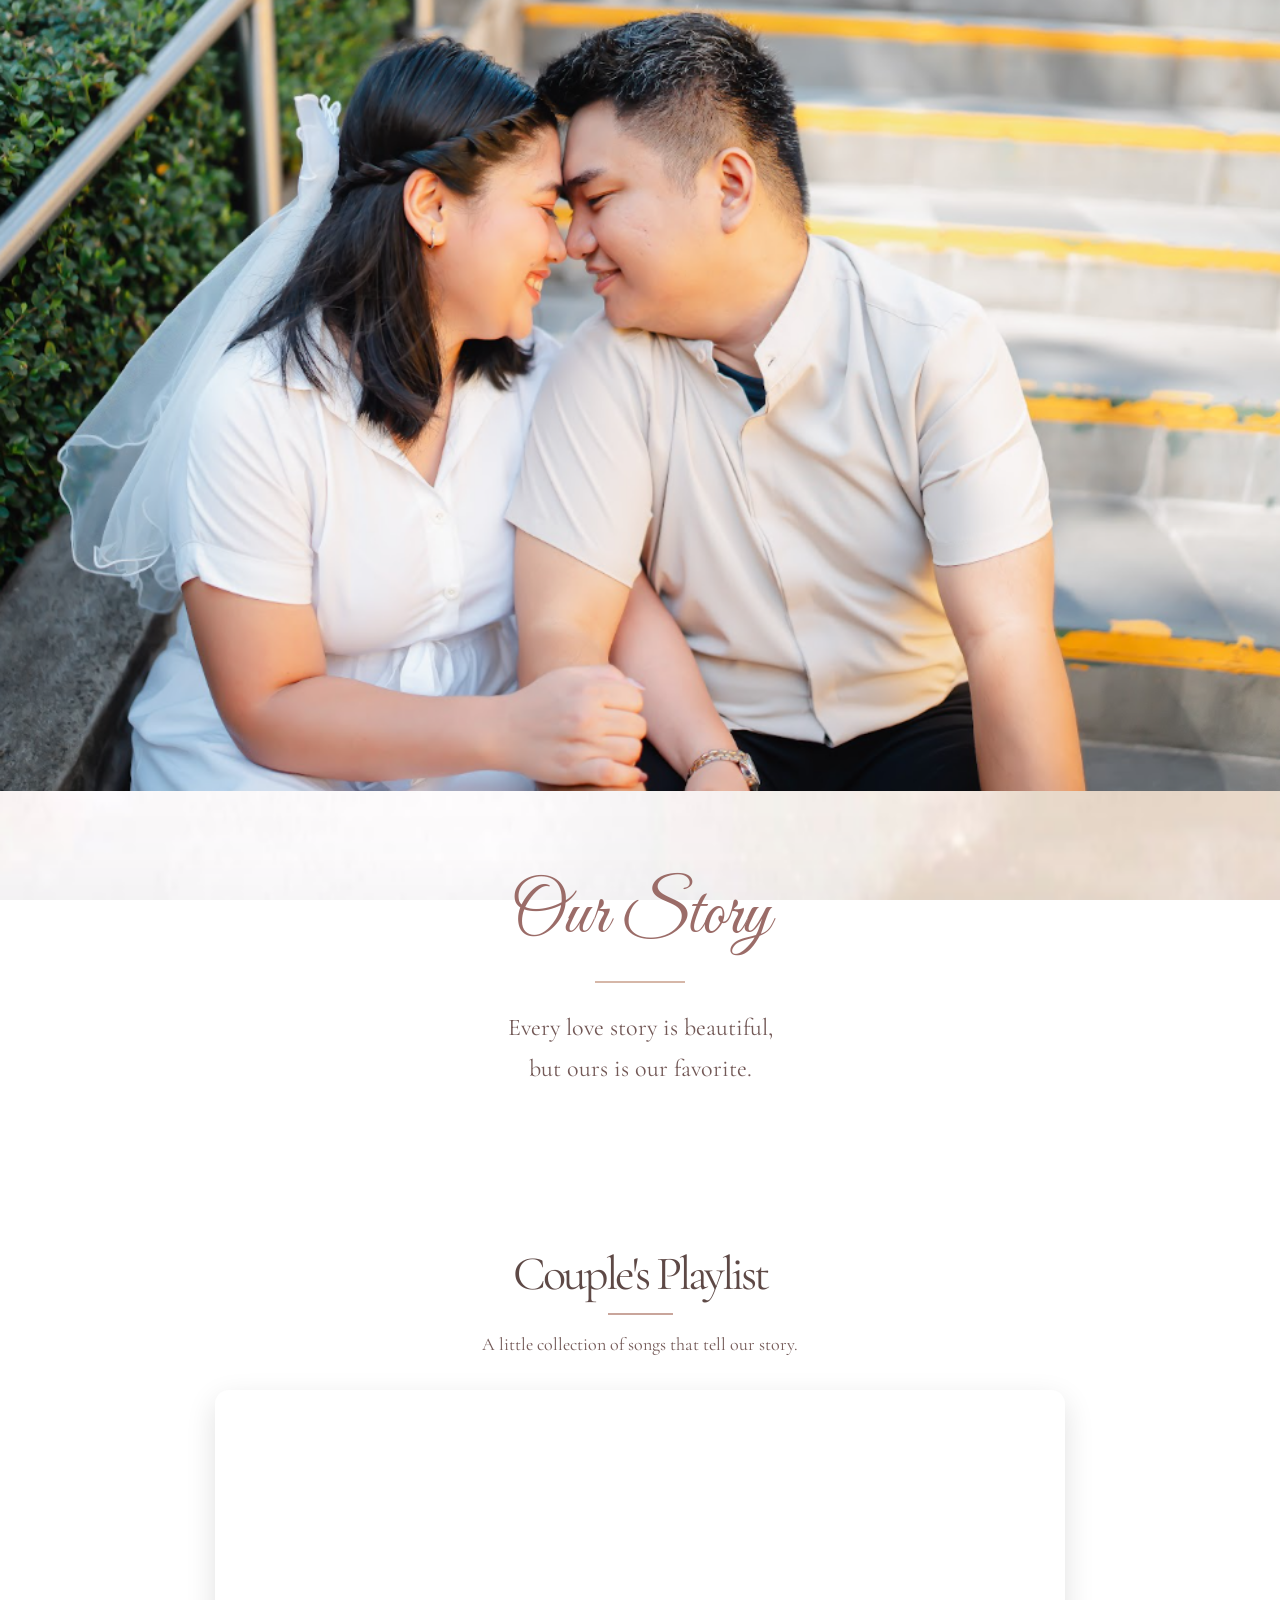
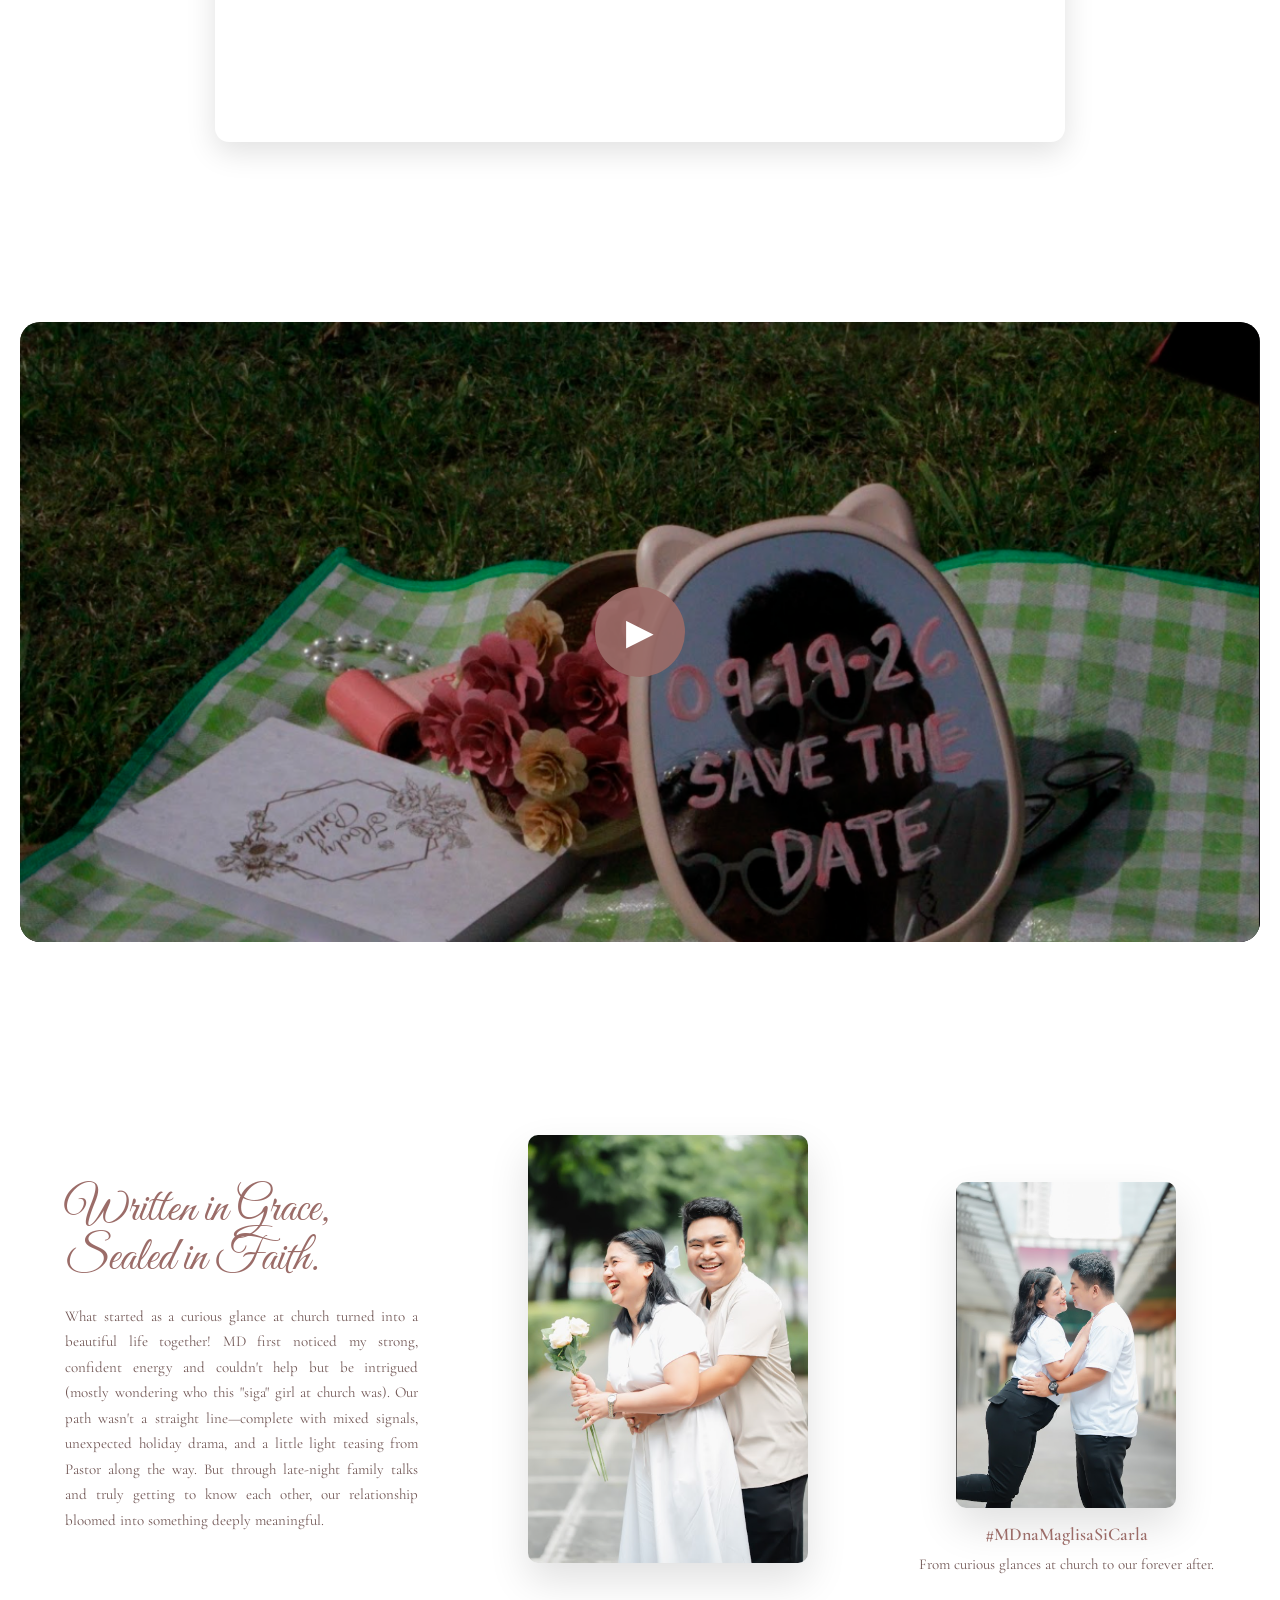
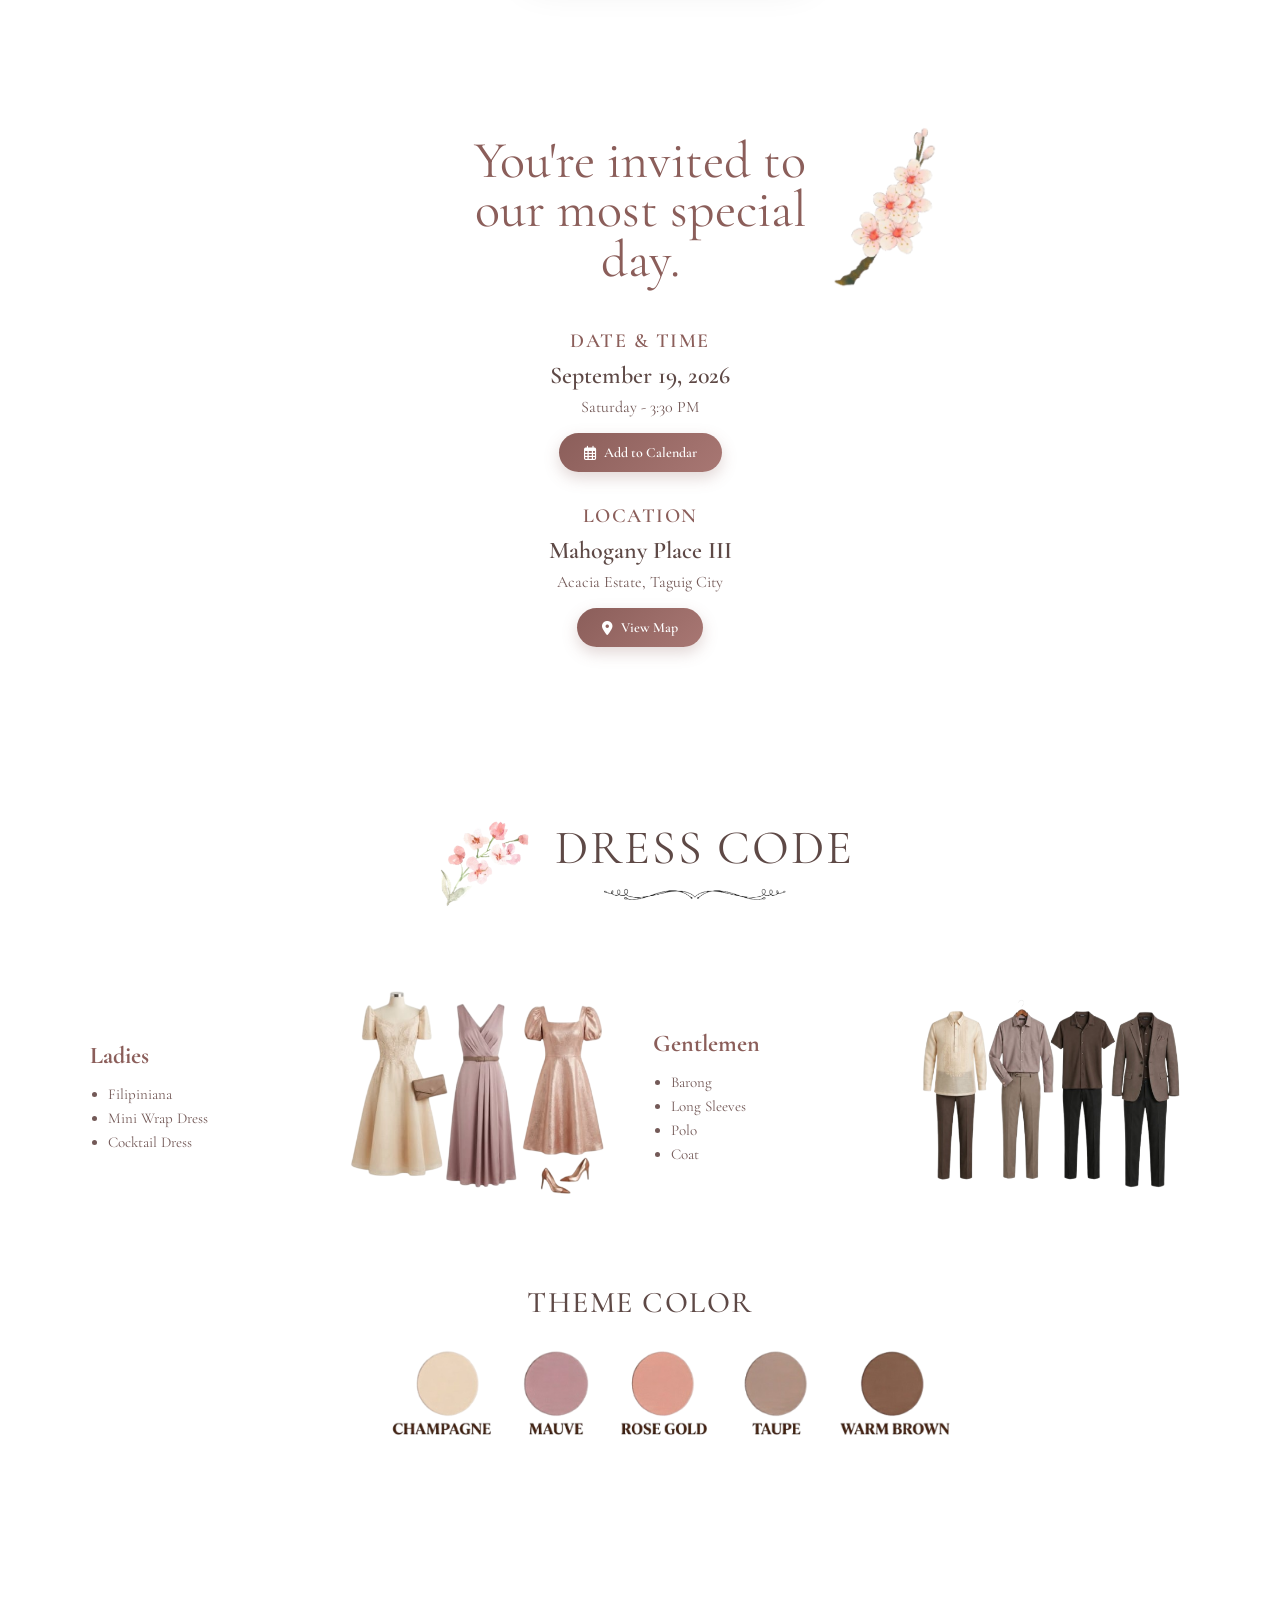
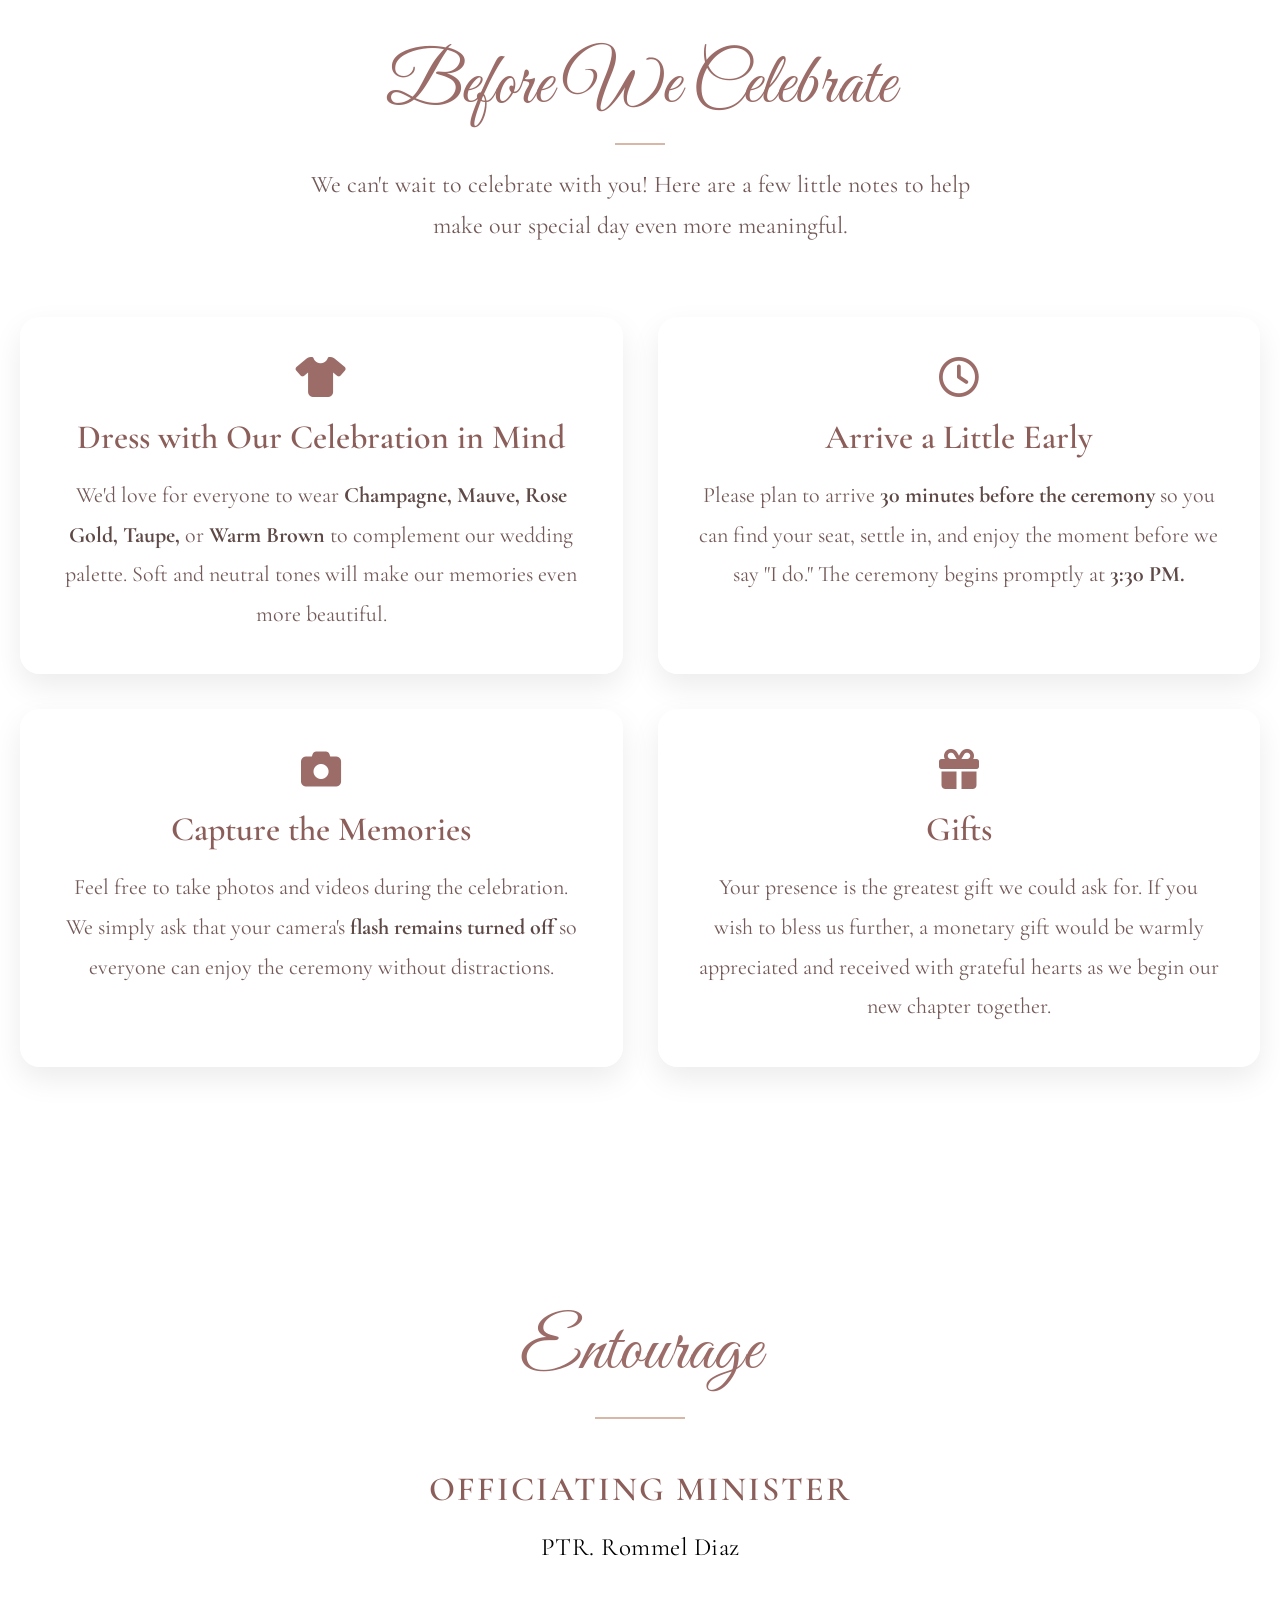
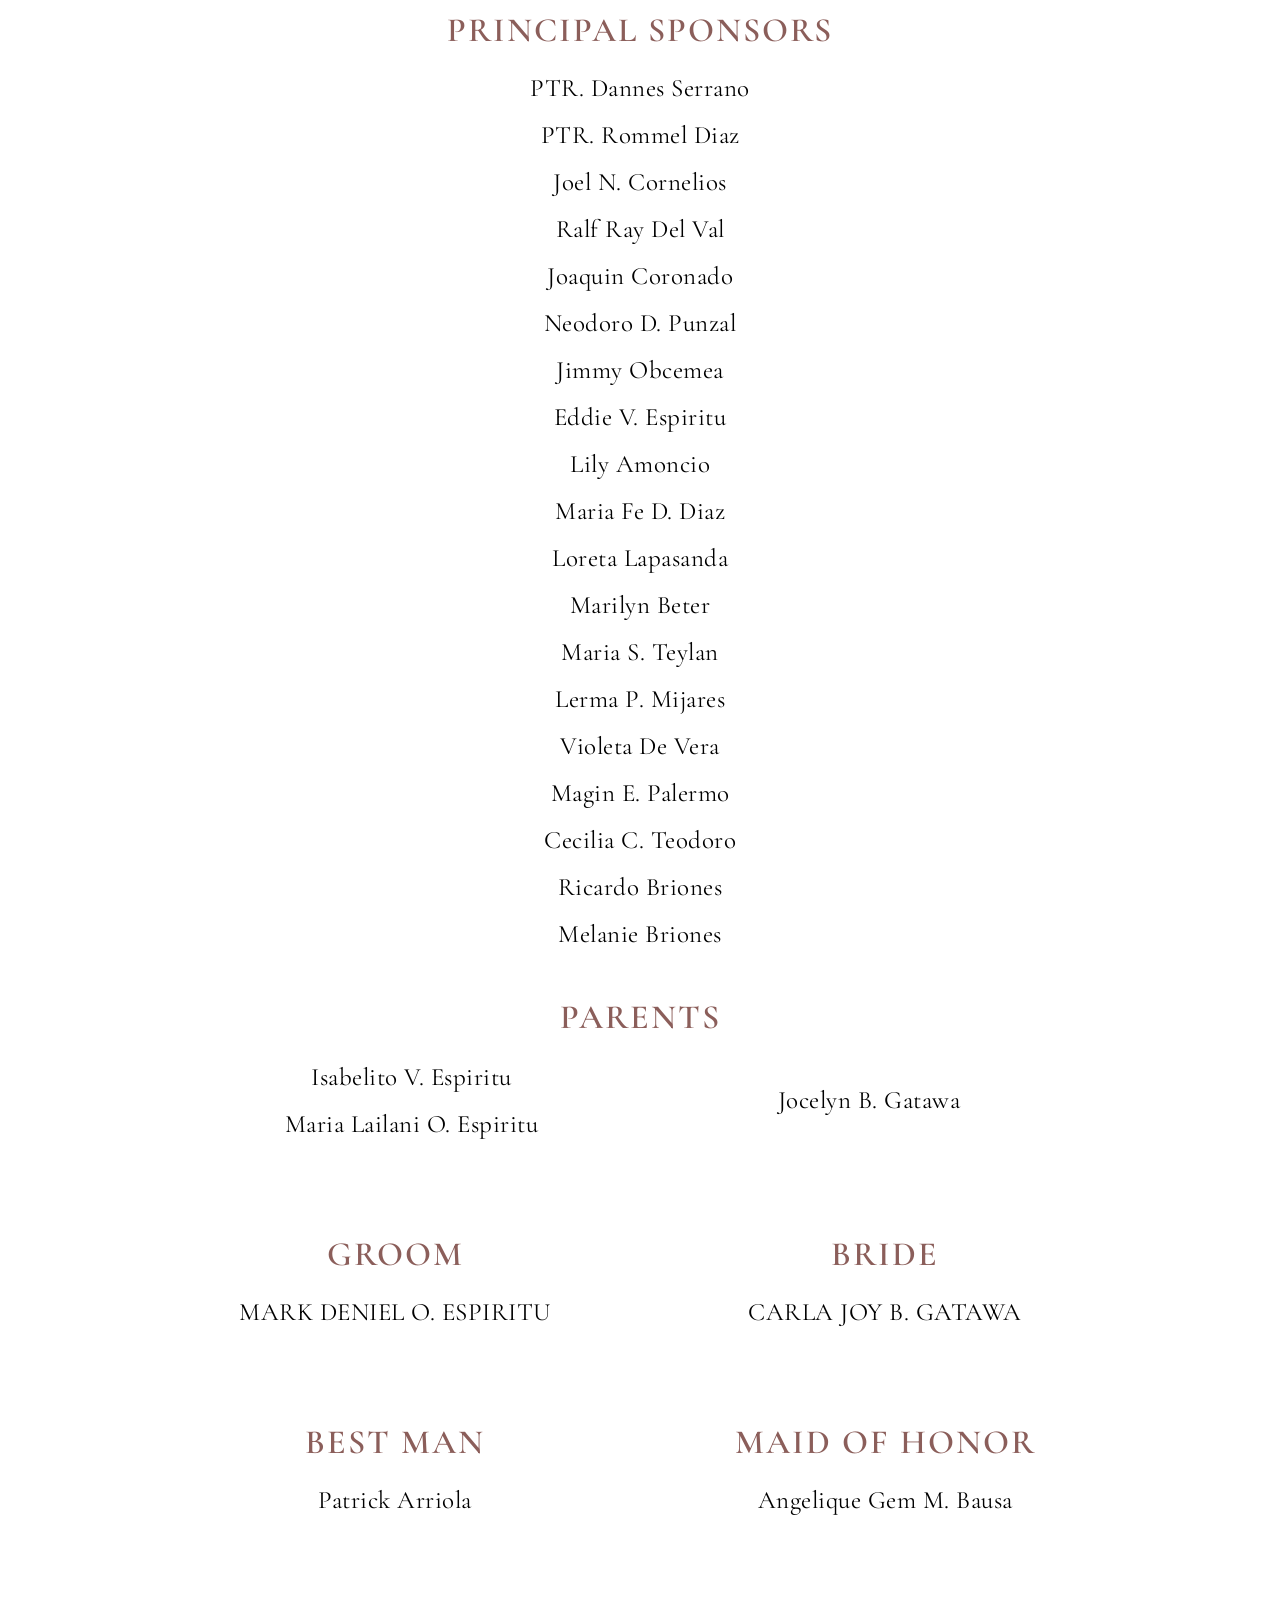
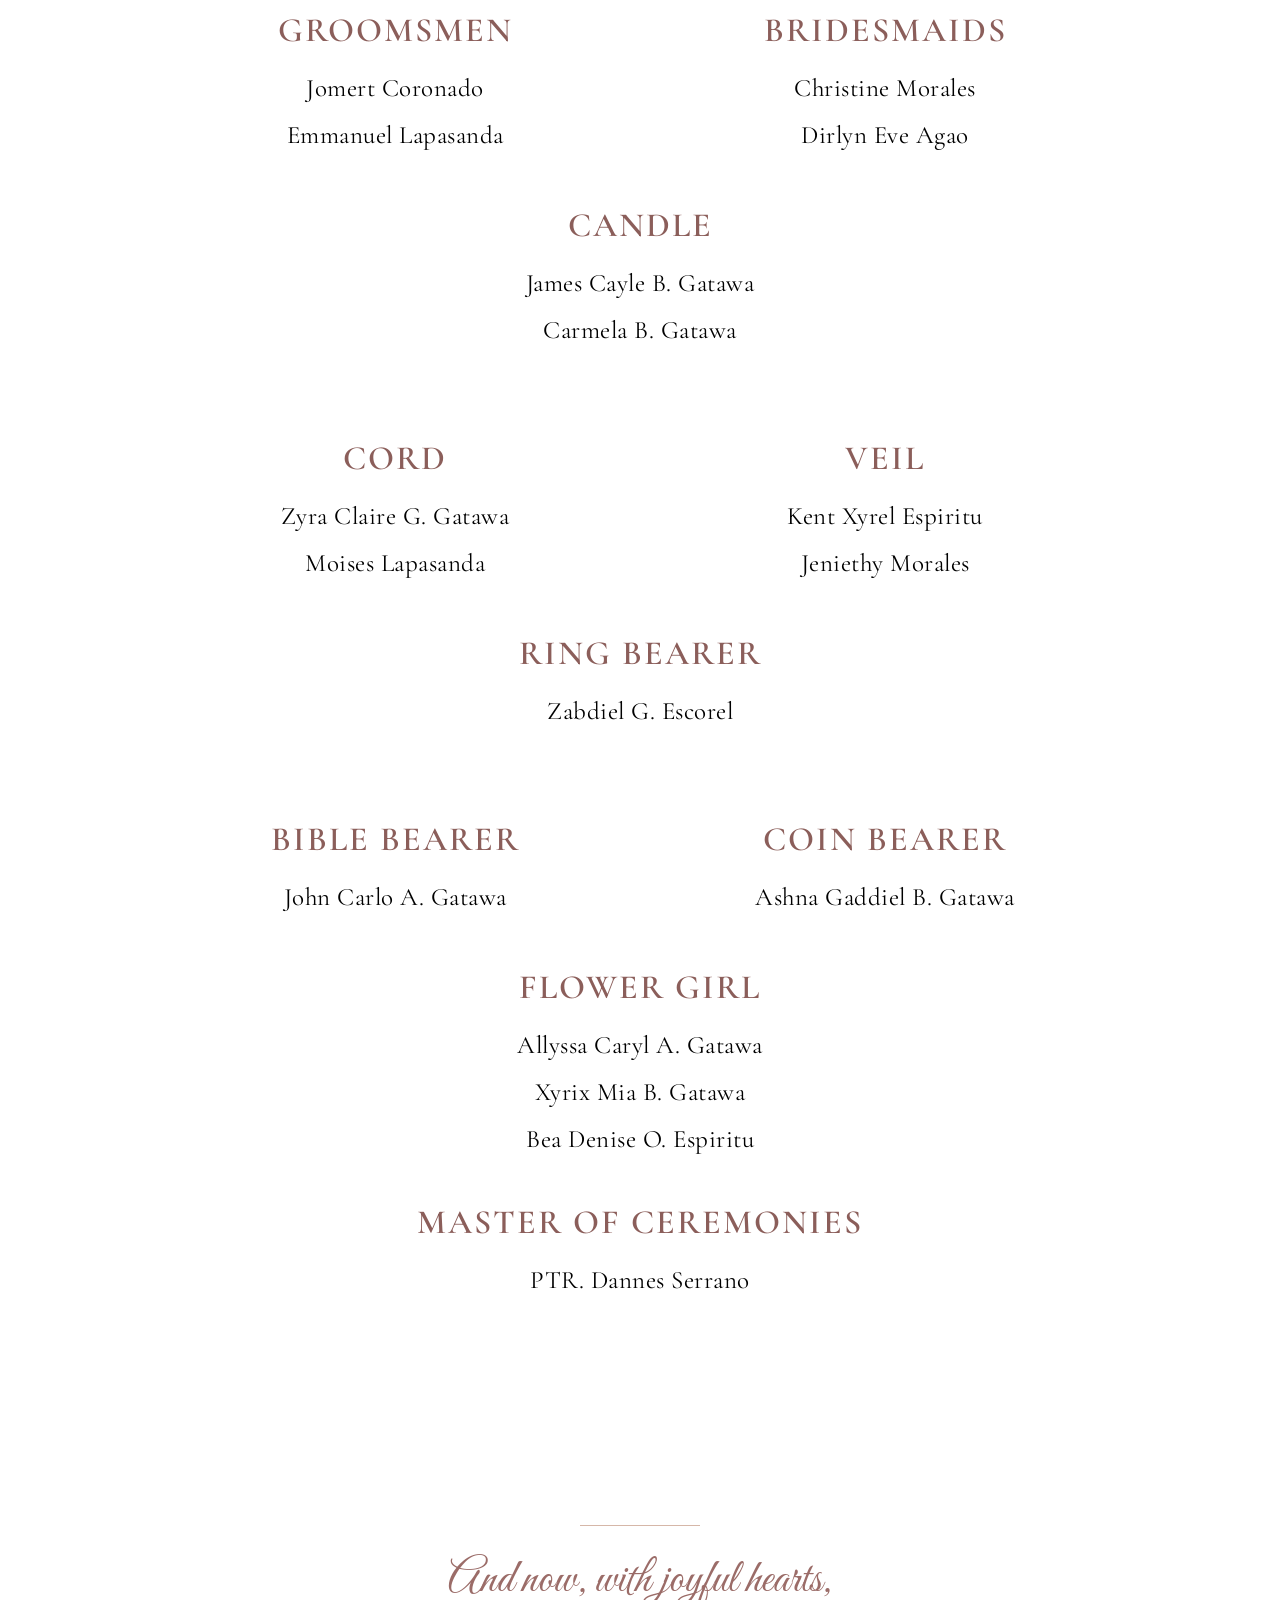
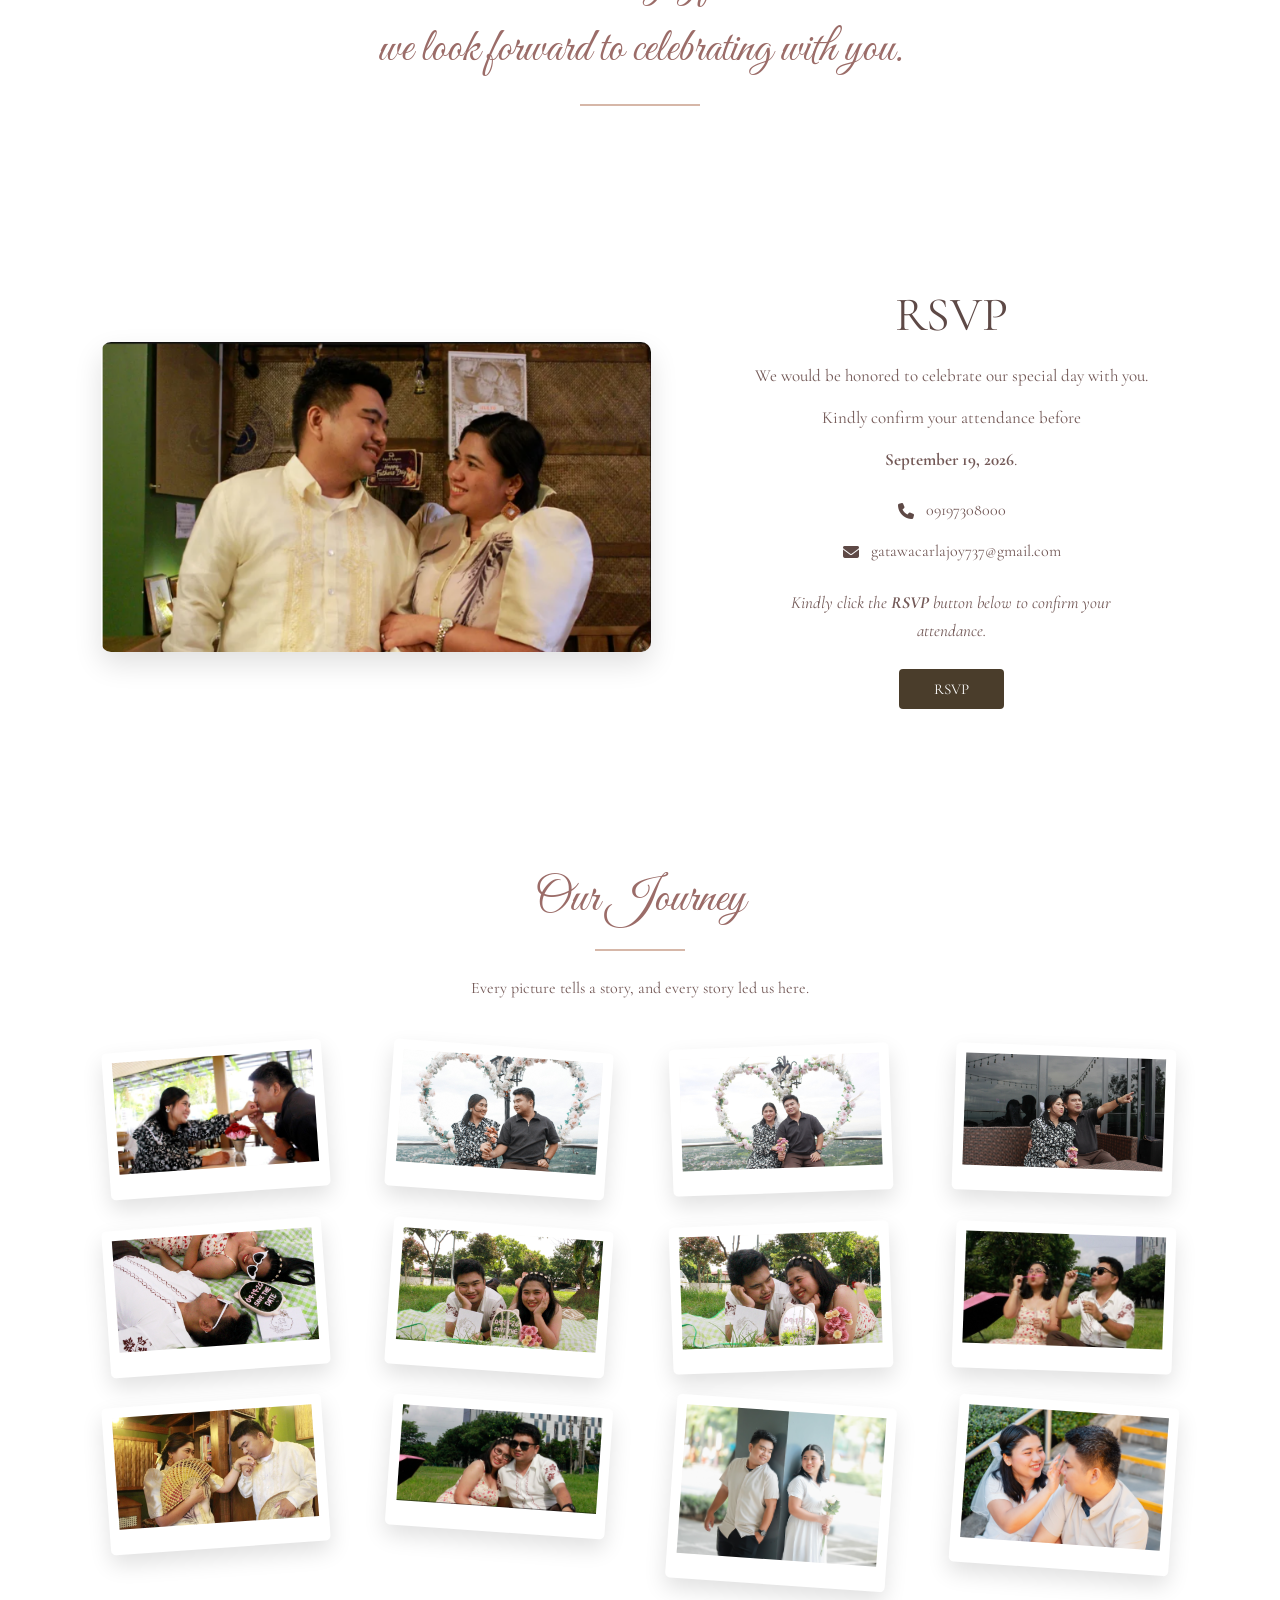
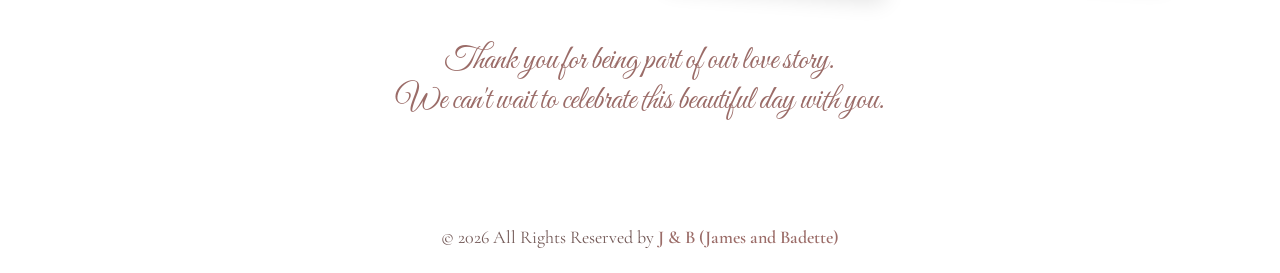
==== commit 4d446f7c: "Updated design" ====
--- a/wedding_invitation.html
+++ b/wedding_invitation.html
@@ -32,7 +32,39 @@
     </div>
 
    </section> 
-
+<!-- ===============================
+     COUPLE'S PLAYLIST
+================================= -->
+
+<section class="playlist-section">
+
+    <div class="playlist-container">
+
+        <h2>Couple's Playlist</h2>
+
+        <div class="playlist-line"></div>
+
+        <p class="playlist-subtitle">
+            A little collection of songs that tell our story.
+        </p>
+
+        <!-- Spotify Playlist -->
+<div class="spotify-wrapper">
+
+    <iframe
+        src="https://open.spotify.com/embed/playlist/6icpvkdKklBKLtlMhHpdhw?utm_source=generator"
+        width="100%"
+        height="352"
+        frameborder="0"
+        allow="autoplay; clipboard-write; encrypted-media; fullscreen; picture-in-picture"
+        loading="eager">
+    </iframe>
+
+</div>
+
+    </div>
+
+</section>
 <section class="love-video">
 
     <div class="video-container">
@@ -414,9 +446,6 @@
         </div>
     </div>
 
-    <h3>Master of Ceremonies</h3>
-    <p>PTR. Dannes Serrano</p>
-
     <!-- Candle -->
     <h3>Candle</h3>
     <p>James Cayle B. Gatawa</p>
@@ -454,10 +483,13 @@
         </div>
     </div>
 
-    <h3>Flower Girls</h3>
+    <h3>Flower Girl</h3>
     <p>Allyssa Caryl A. Gatawa</p>
     <p>Xyrix Mia B. Gatawa</p>
     <p>Bea Denise O. Espiritu</p>
+
+    <h3>Master of Ceremonies</h3>
+    <p>PTR. Dannes Serrano</p>
 
 </div>
 </section>
@@ -527,6 +559,7 @@
     </div>
 
 </section>
+
 <!-- SCRAPBOOK -->
 <section class="scrapbook">
 
--- a/prenupphoto.css
+++ b/prenupphoto.css
@@ -1589,6 +1589,132 @@
 }
 
 /* ===============================
+   COUPLE'S PLAYLIST
+================================= */
+
+.playlist-section{
+    padding:80px 20px;
+    background:transparent;
+}
+
+.playlist-container{
+    max-width:900px;
+    margin:auto;
+    text-align:center;
+}
+
+/* ===============================
+   TITLE
+================================= */
+
+.playlist-container h2{
+    font-family:'Cormorant Garamond', serif !important;
+    font-size:48px !important;
+    font-weight:400 !important;
+    letter-spacing:-3px !important;
+    color:#5E4946;
+    margin:0;
+    line-height:1;
+}
+
+/* Small line */
+
+.playlist-line{
+    width:65px;
+    height:2px;
+    background:#C9A59B;
+    margin:15px auto 18px;
+}
+
+/* Subtitle */
+
+.playlist-subtitle{
+    font-family:'Cormorant Garamond', serif;
+    font-size:18px;
+    color:#735957;
+    margin-bottom:35px;
+}
+
+/* ===============================
+   SPOTIFY
+================================= */
+
+.spotify-wrapper{
+    width:100%;
+    max-width:850px;
+    margin:auto;
+    border-radius:14px;
+    overflow:hidden;
+    box-shadow:0 10px 30px rgba(0,0,0,.12);
+}
+
+.spotify-wrapper iframe{
+    display:block;
+    width:100%;
+    border:0;
+}
+
+
+/* ===============================
+   SPOTIFY MOBILE & TABLET FIX
+   ADDITIONAL CSS ONLY
+================================= */
+
+.spotify-wrapper{
+    background:#fff;
+}
+
+.spotify-wrapper iframe{
+    height:352px;
+    min-height:352px;
+}
+
+
+/* ===============================
+   TABLET
+================================= */
+
+@media (max-width:1024px){
+
+    .spotify-wrapper{
+        width:100%;
+        max-width:750px;
+    }
+
+    .spotify-wrapper iframe{
+        display:block;
+        width:100%;
+        height:352px;
+        min-height:352px;
+        border:0;
+    }
+
+}
+
+
+/* ===============================
+   MOBILE
+================================= */
+
+@media (max-width:768px){
+
+    .spotify-wrapper{
+        width:100%;
+        max-width:100%;
+        border-radius:12px;
+    }
+
+    .spotify-wrapper iframe{
+        display:block;
+        width:100%;
+        height:352px;
+        min-height:352px;
+        border:0;
+    }
+
+}
+
+/* ===============================
    SCRAPBOOK
 ================================= */
 
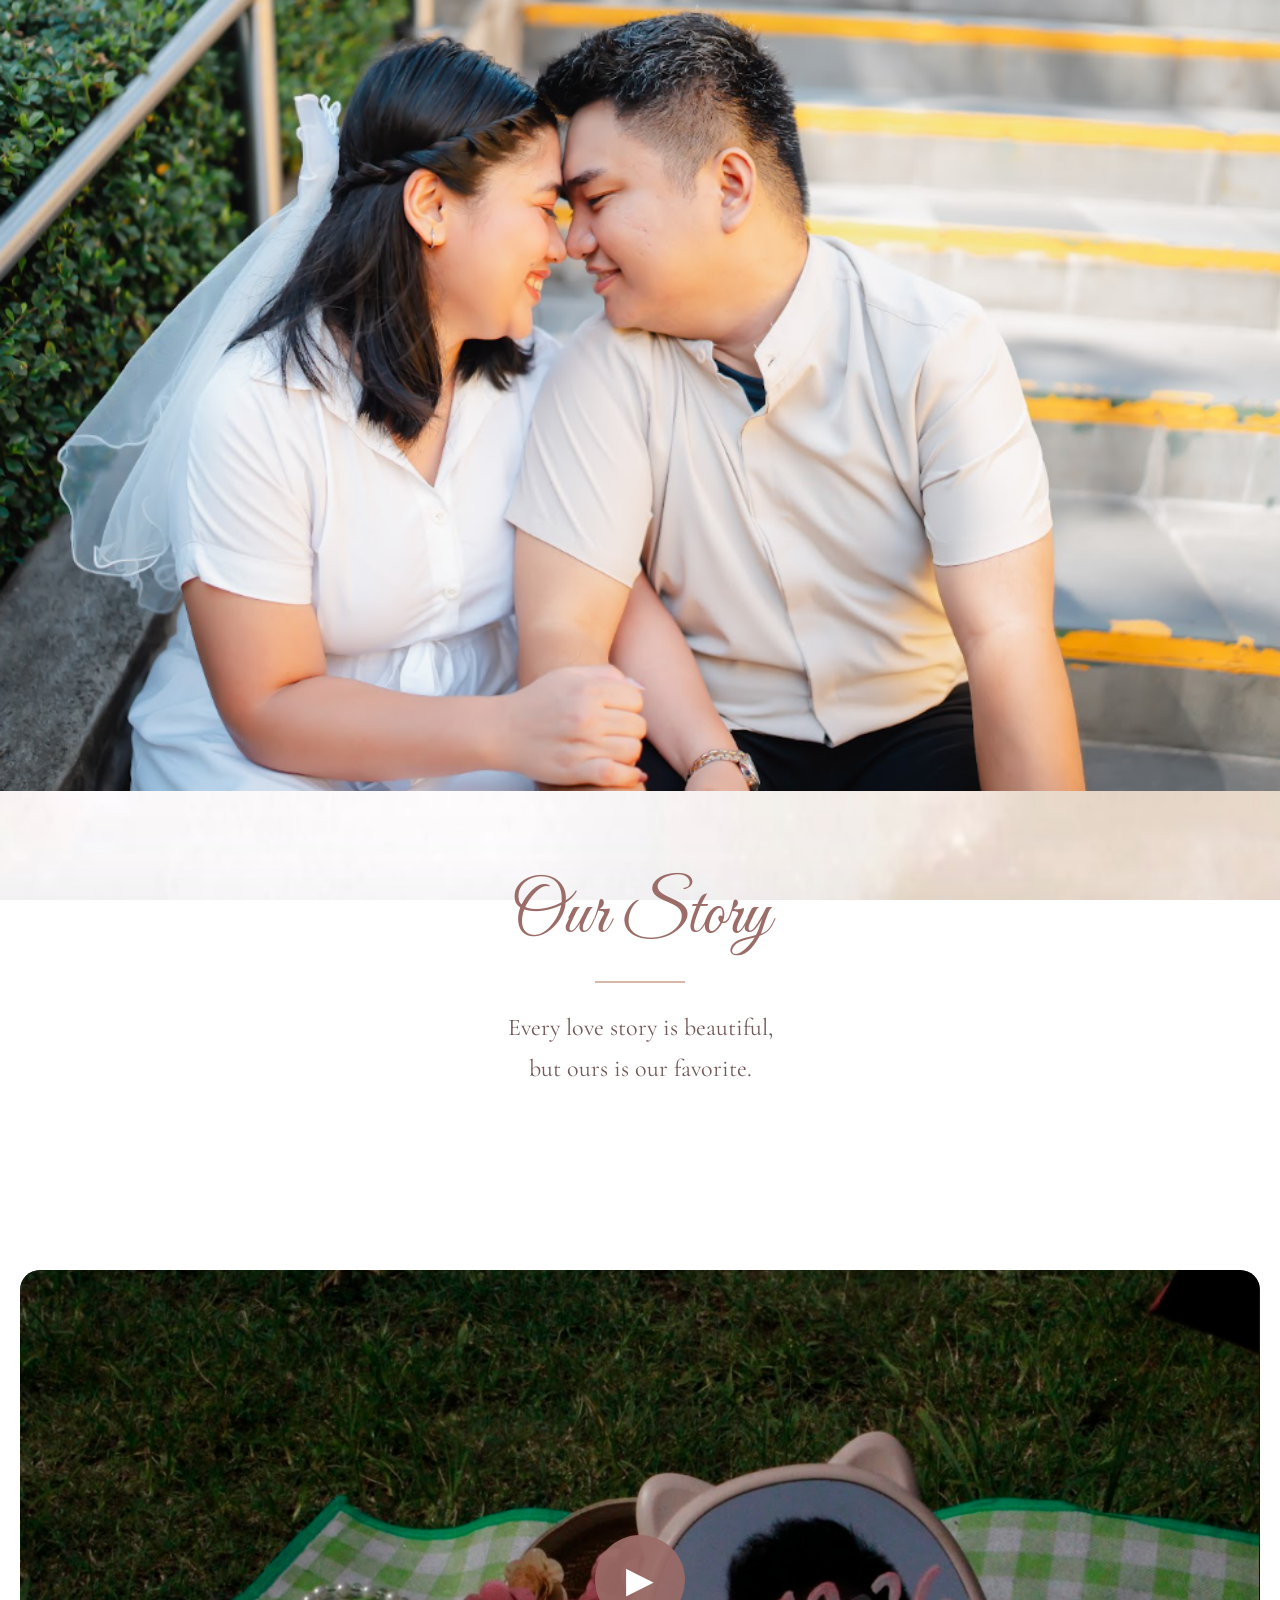
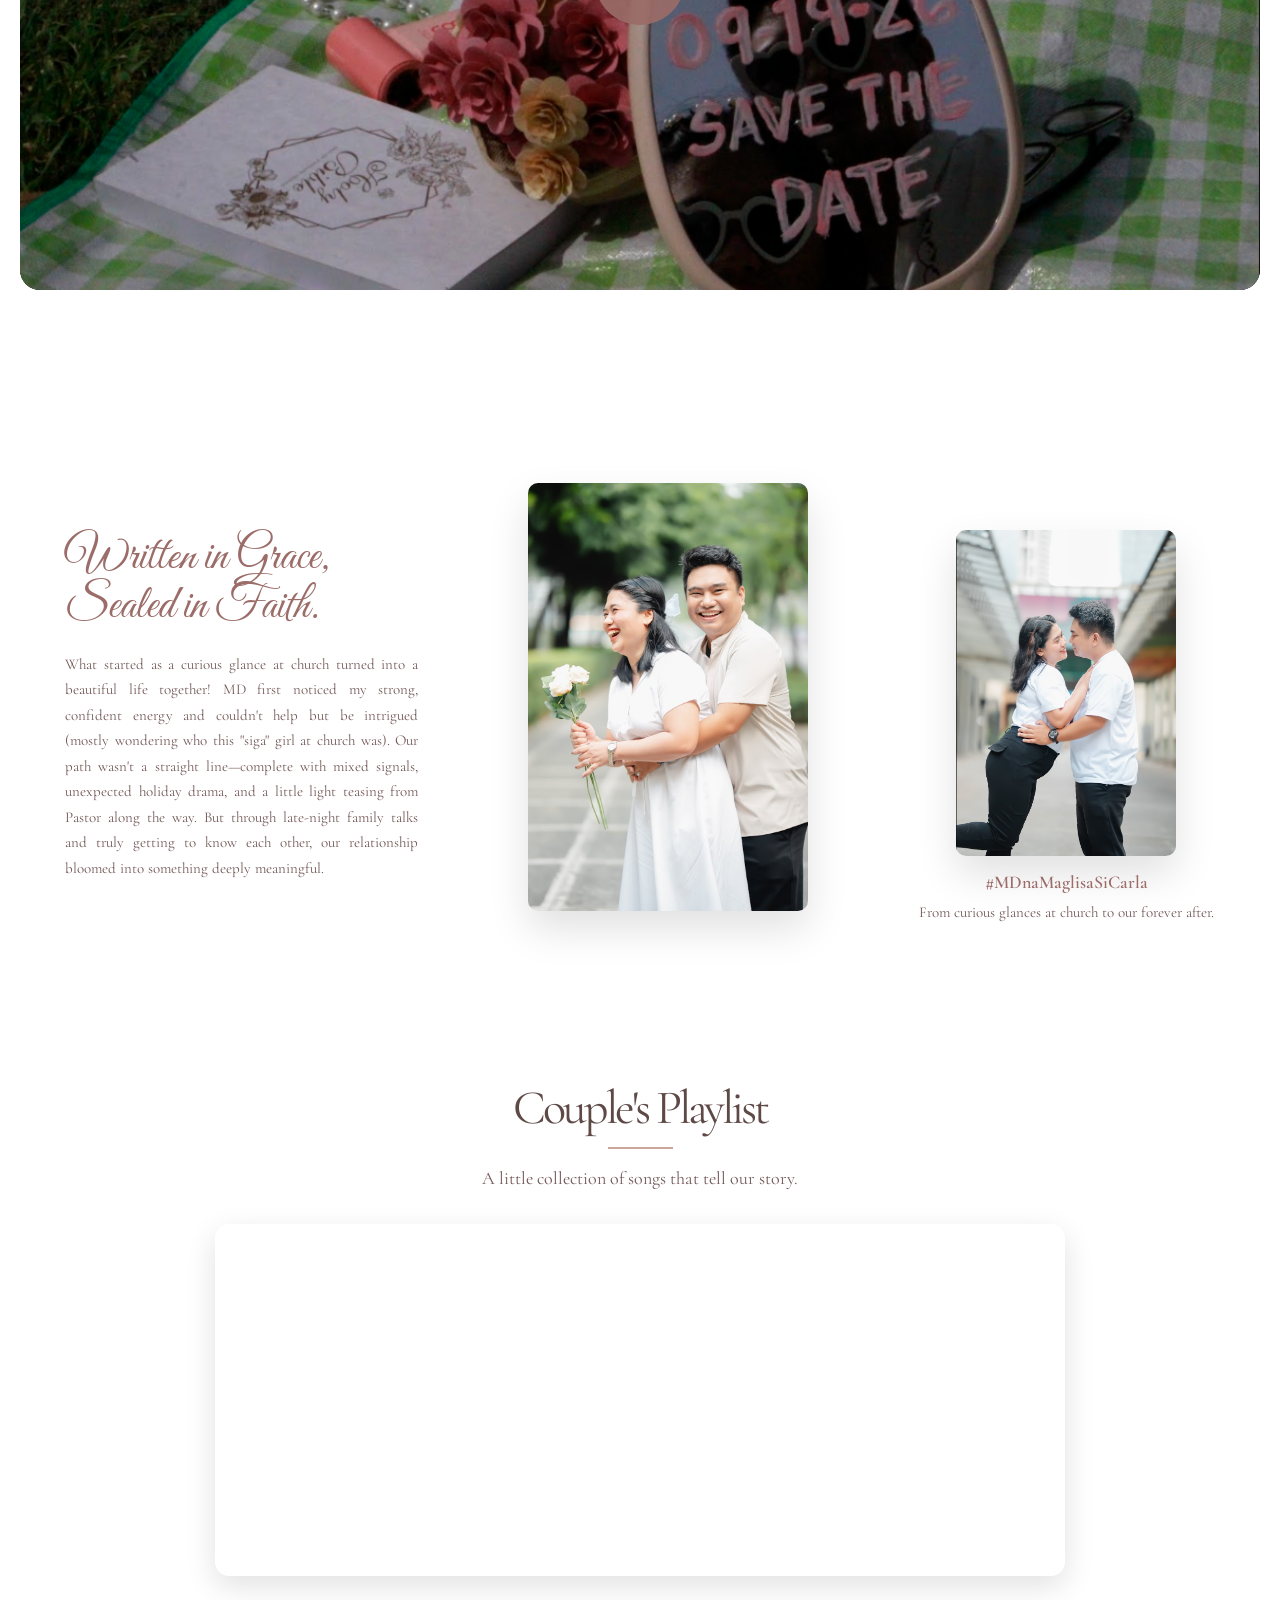
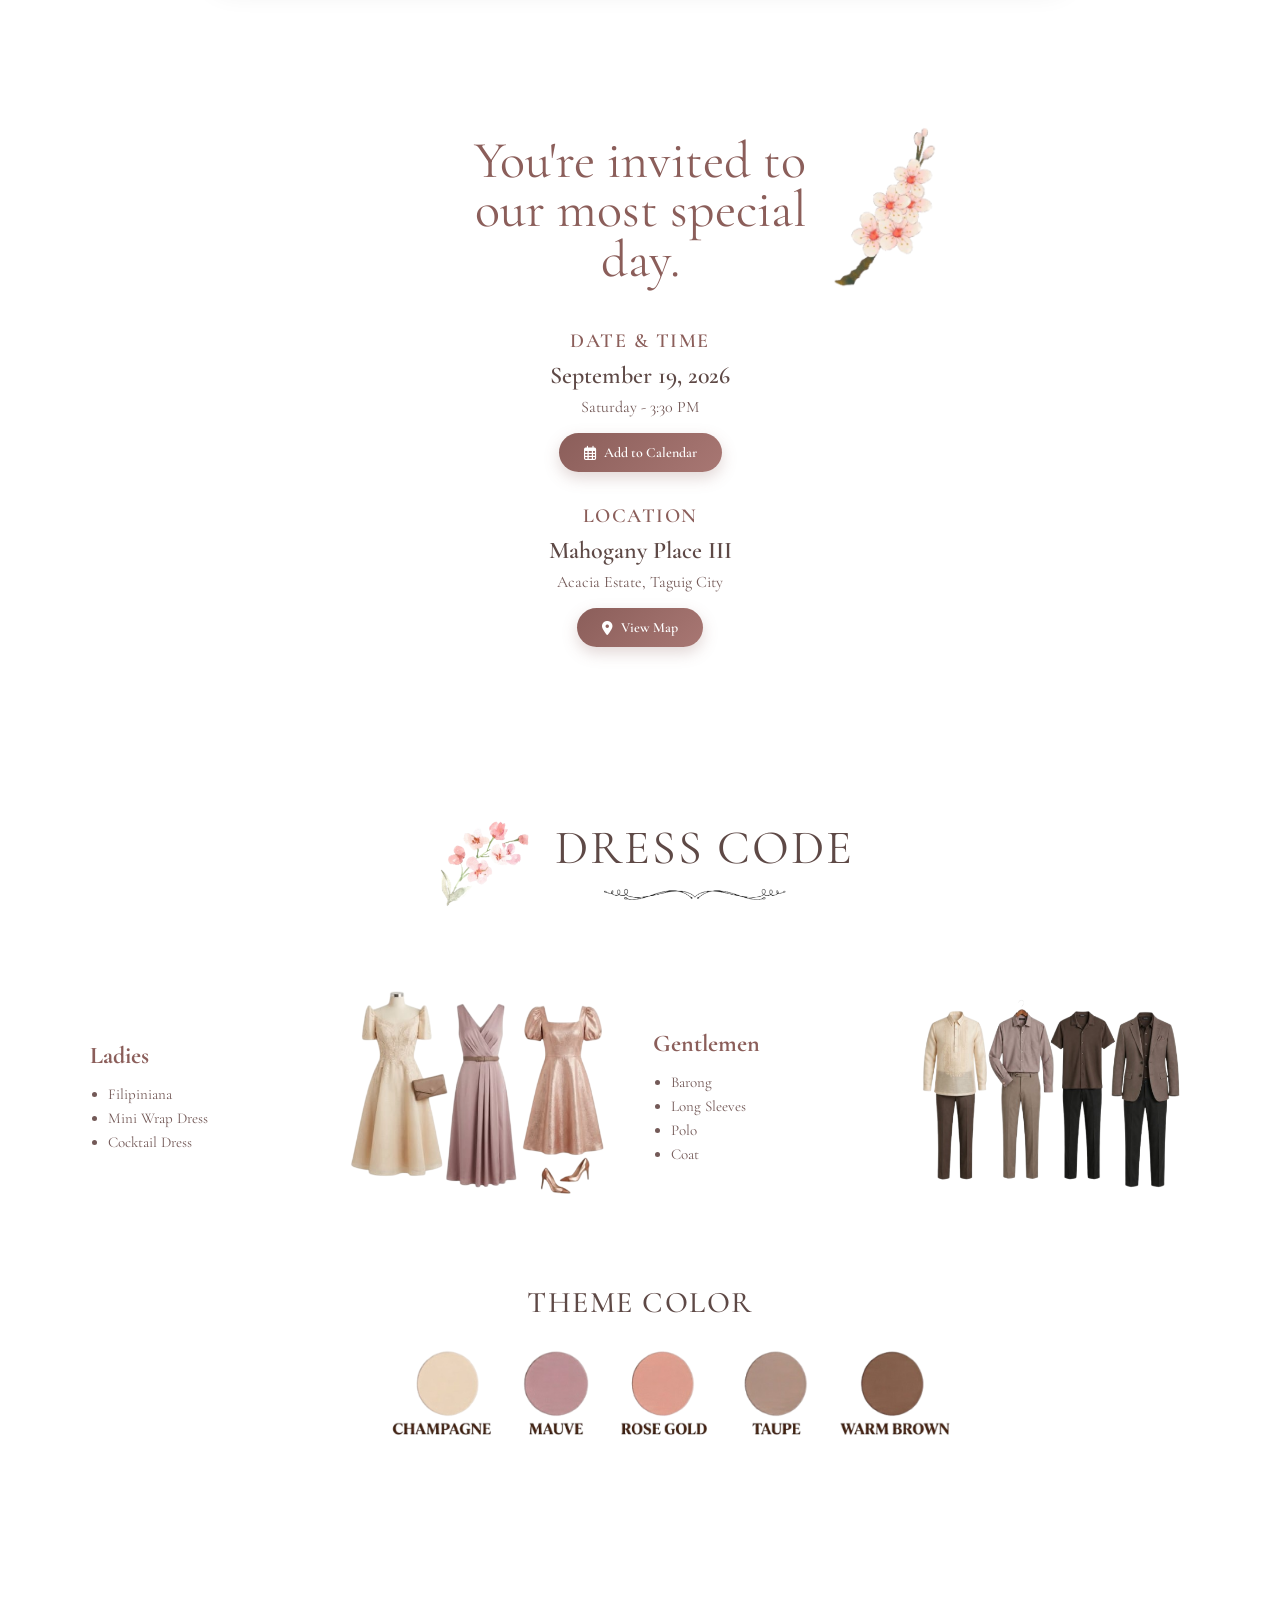
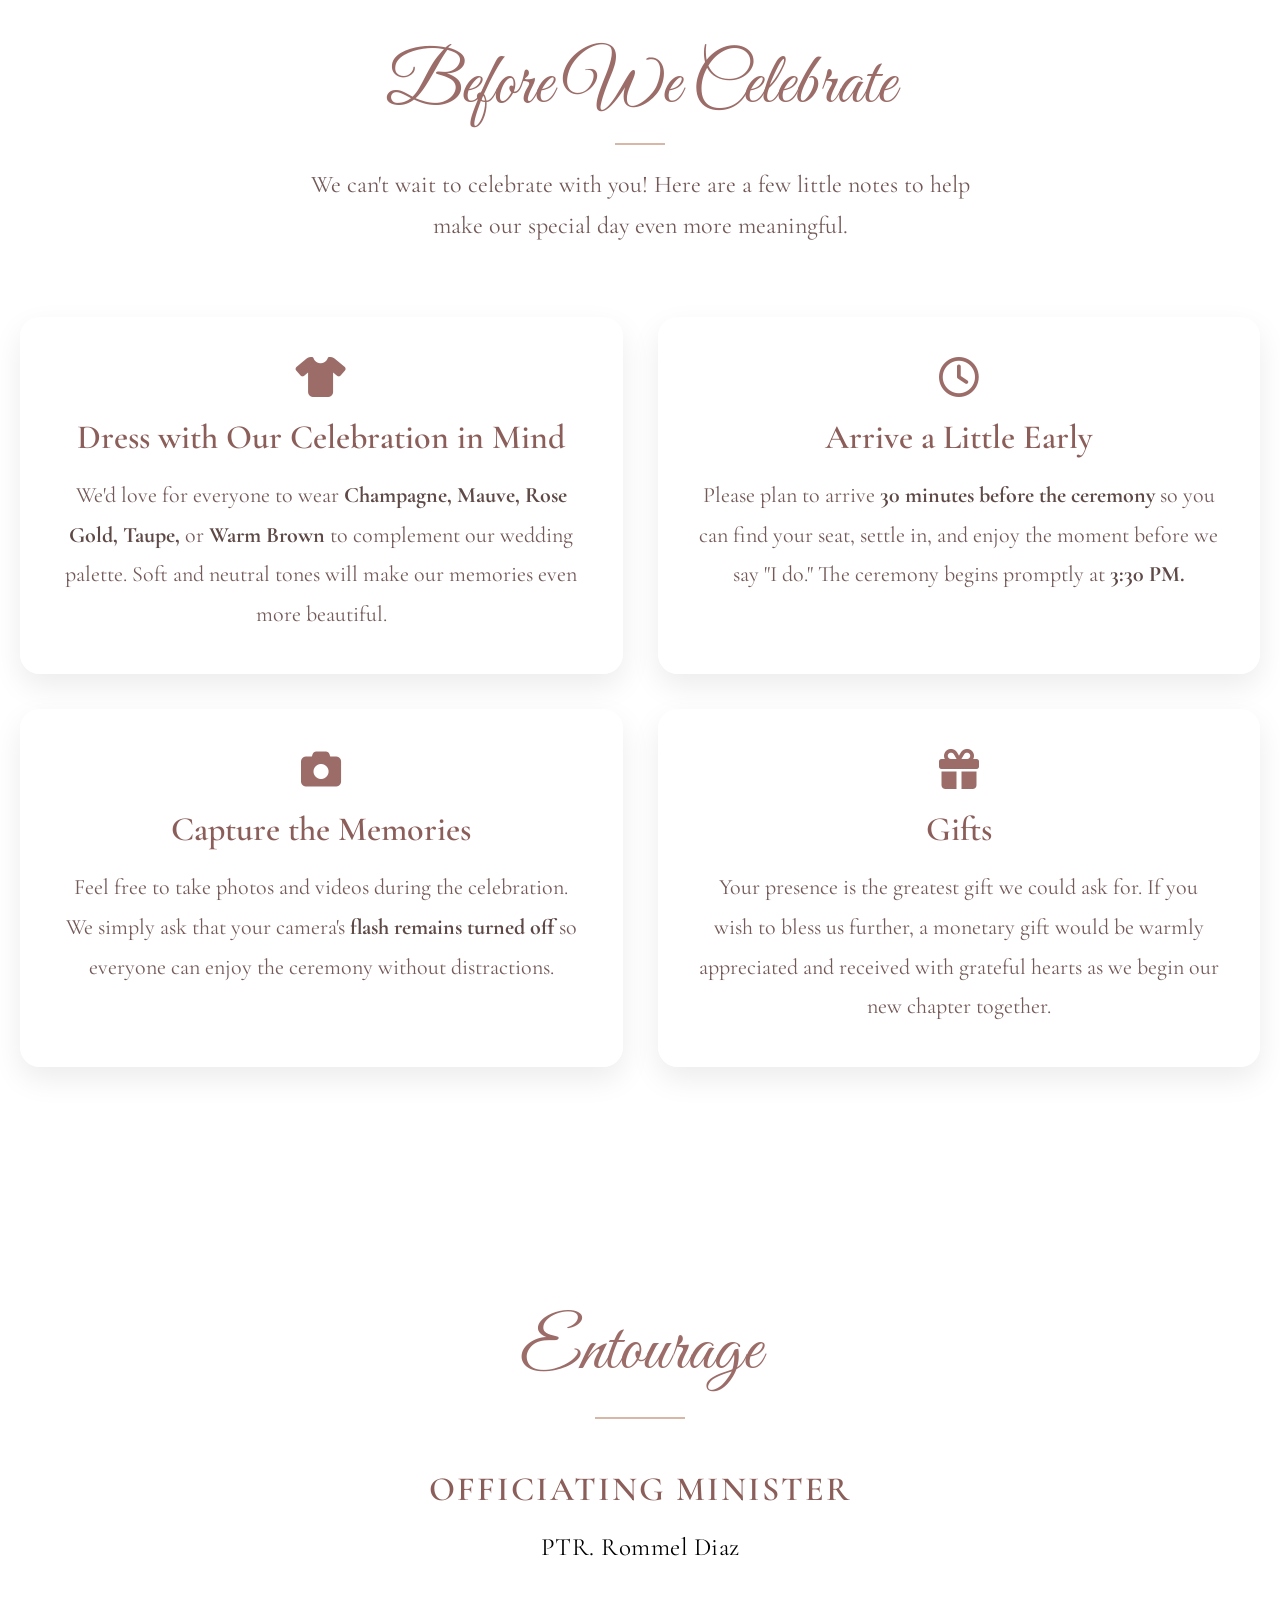
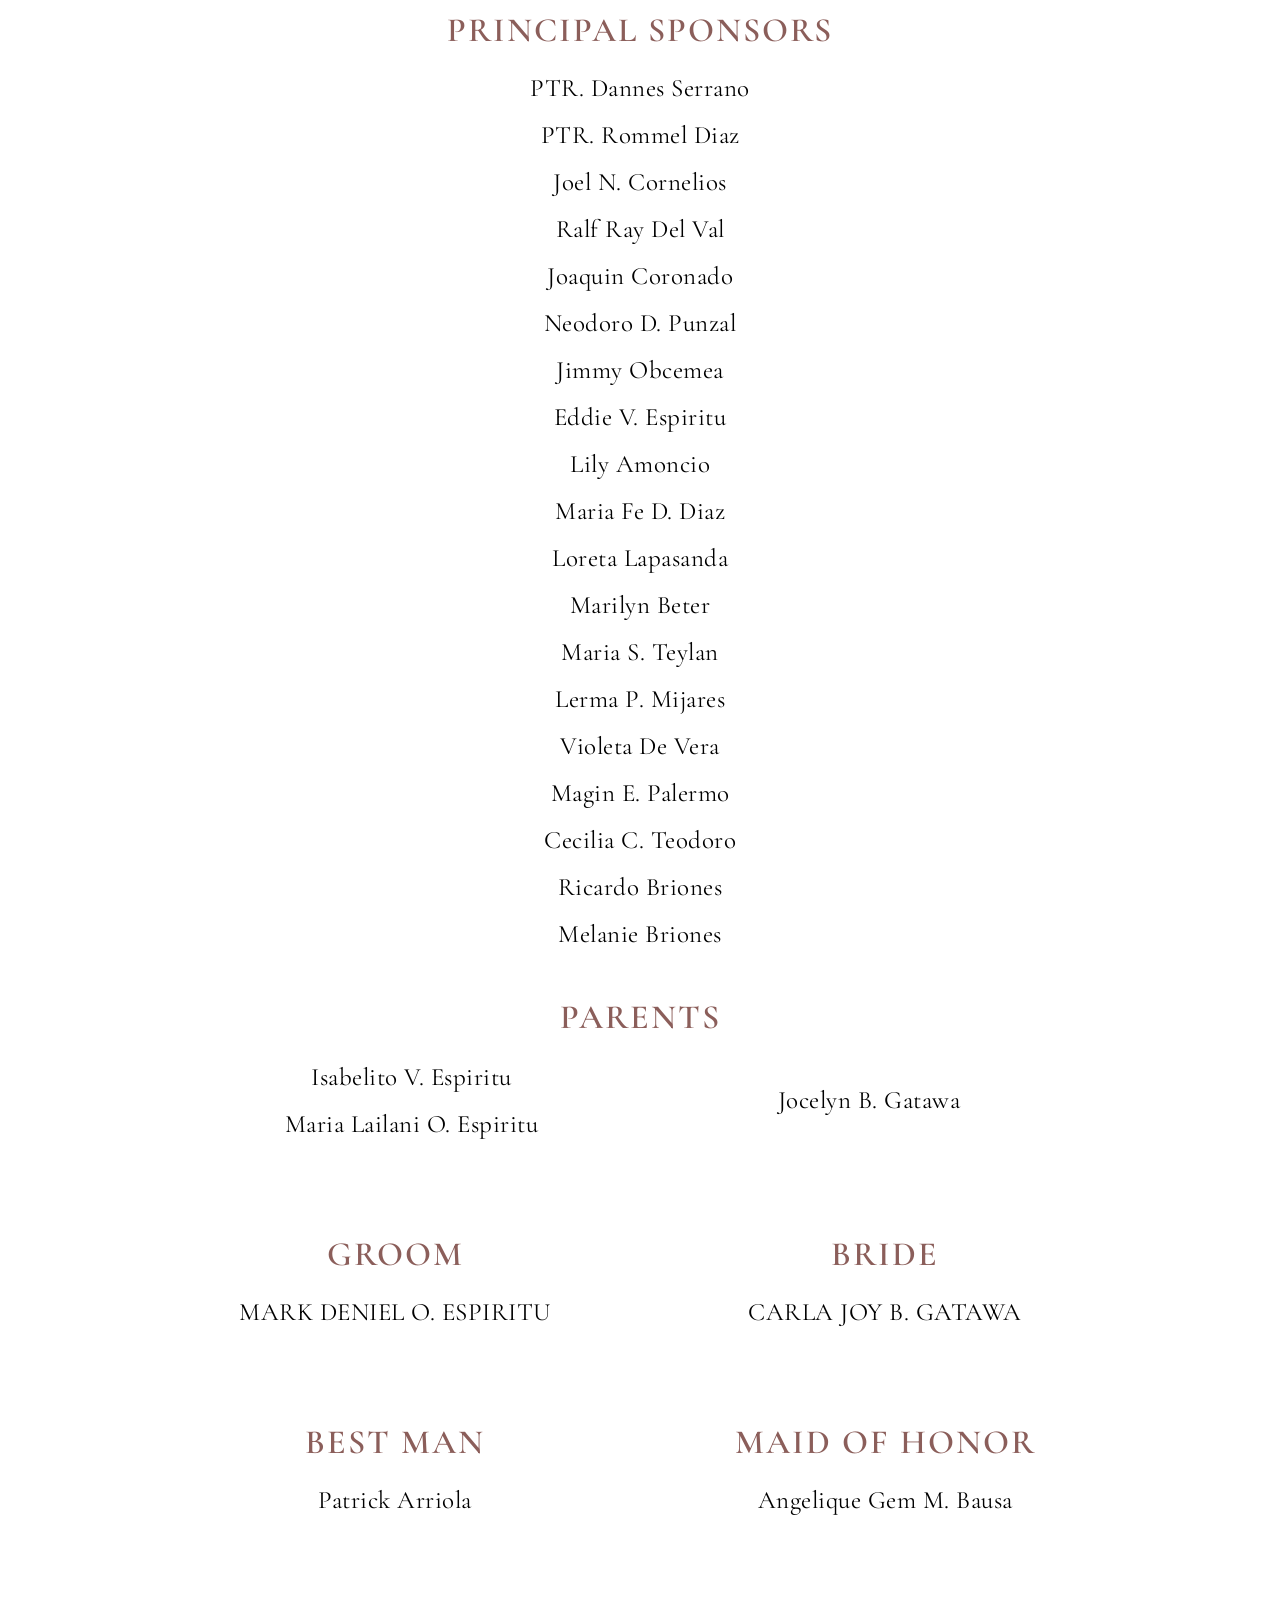
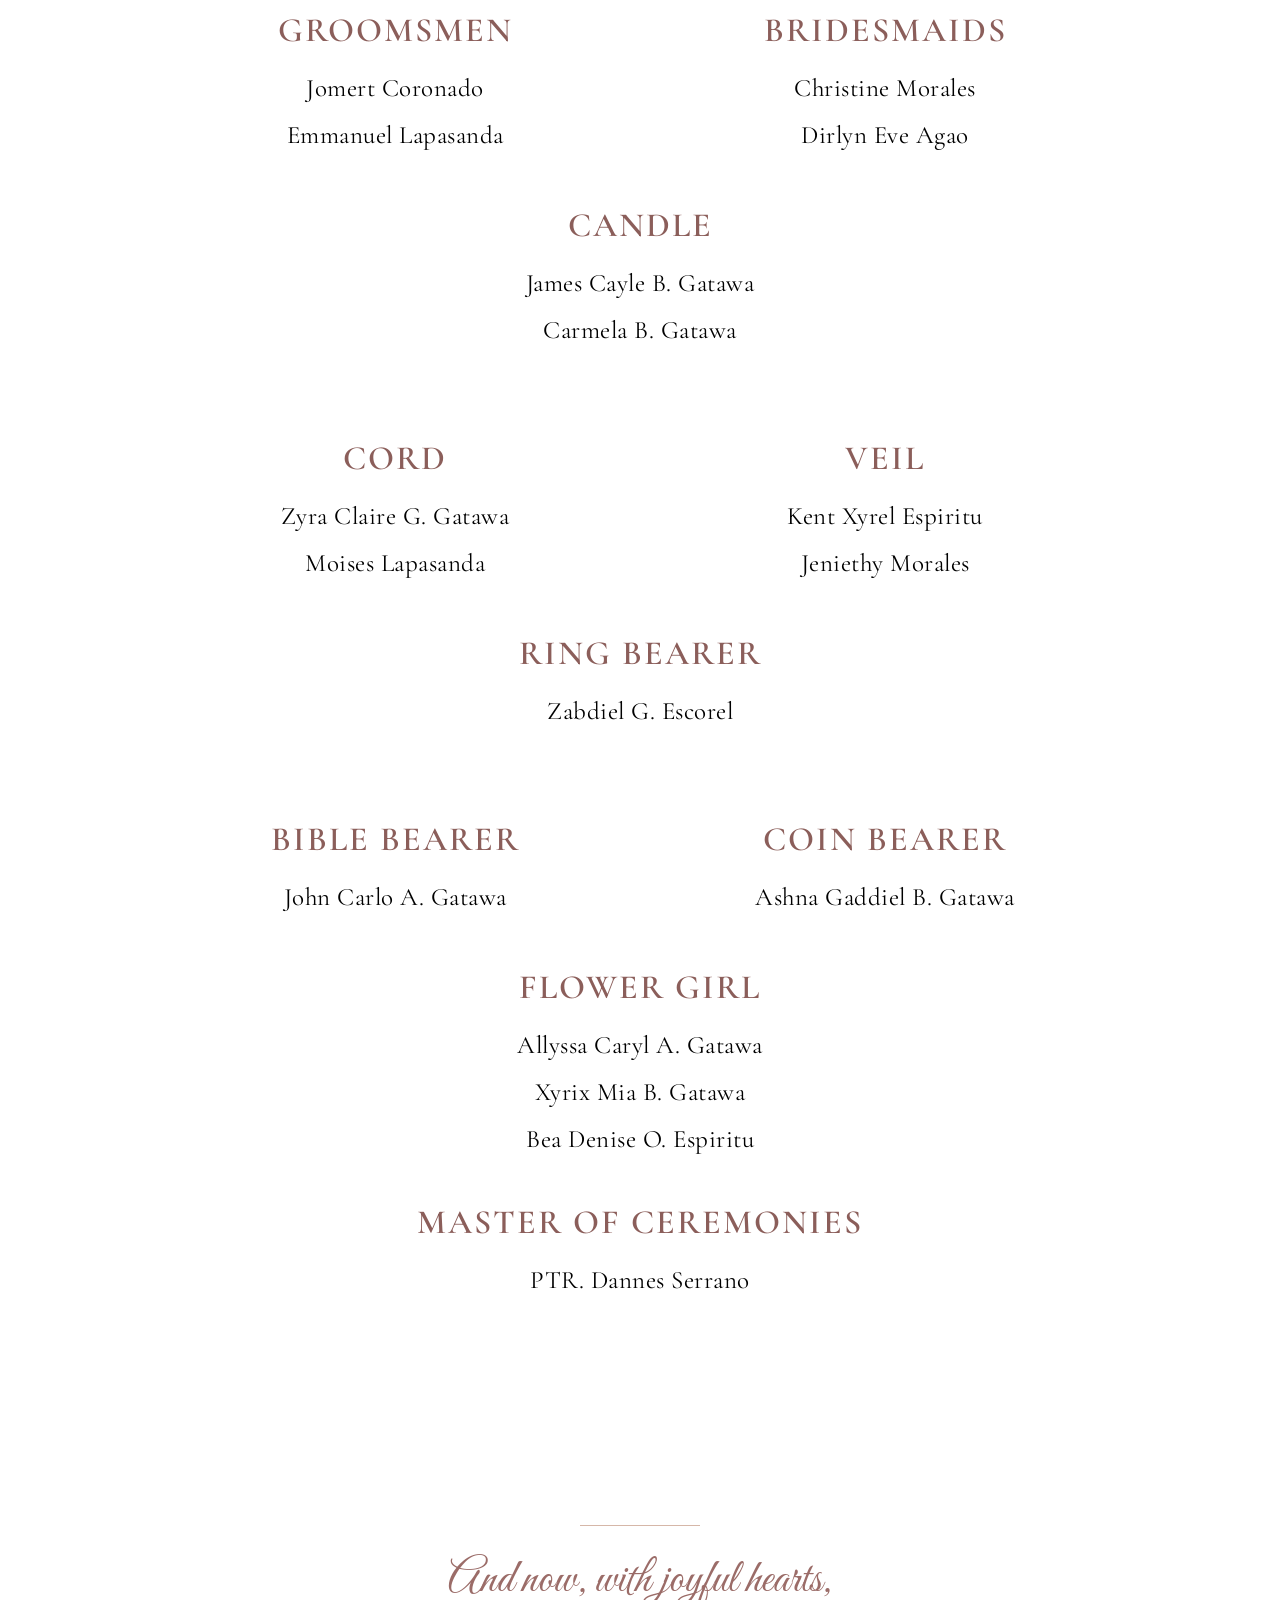
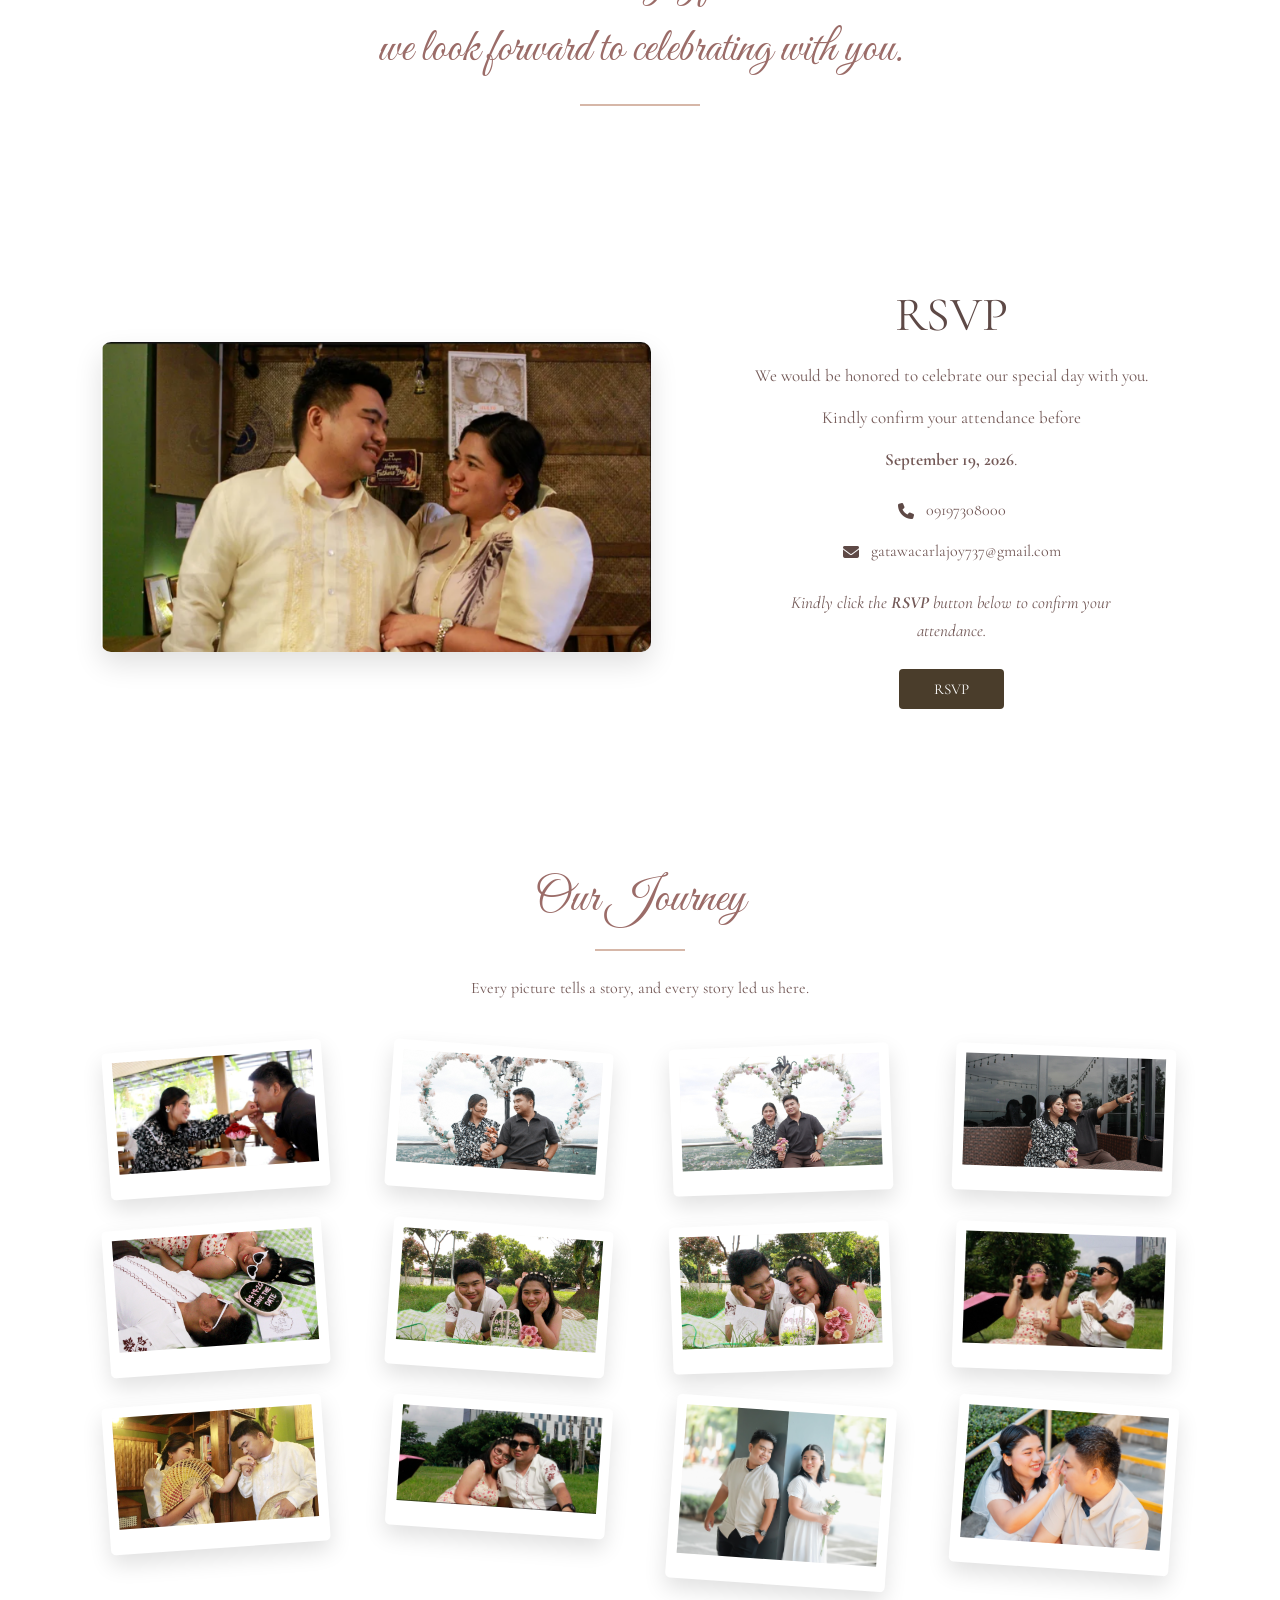
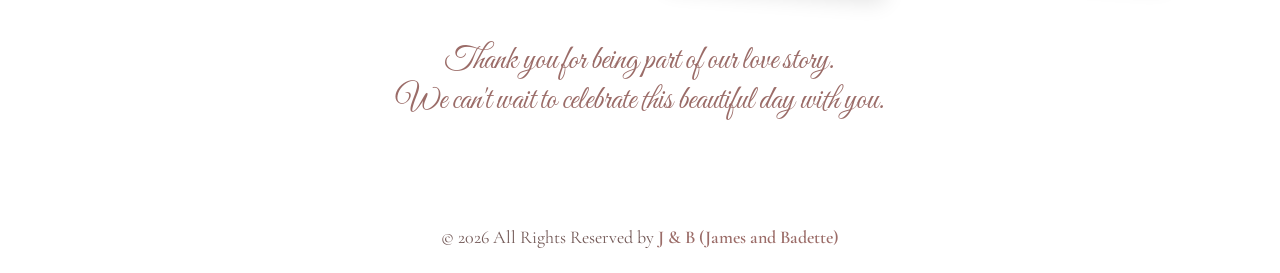
==== commit 078e78c3: "Updated design" ====
--- a/wedding_invitation.html
+++ b/wedding_invitation.html
@@ -32,39 +32,7 @@
     </div>
 
    </section> 
-<!-- ===============================
-     COUPLE'S PLAYLIST
-================================= -->
-
-<section class="playlist-section">
-
-    <div class="playlist-container">
-
-        <h2>Couple's Playlist</h2>
-
-        <div class="playlist-line"></div>
-
-        <p class="playlist-subtitle">
-            A little collection of songs that tell our story.
-        </p>
-
-        <!-- Spotify Playlist -->
-<div class="spotify-wrapper">
-
-    <iframe
-        src="https://open.spotify.com/embed/playlist/6icpvkdKklBKLtlMhHpdhw?utm_source=generator"
-        width="100%"
-        height="352"
-        frameborder="0"
-        allow="autoplay; clipboard-write; encrypted-media; fullscreen; picture-in-picture"
-        loading="eager">
-    </iframe>
-
-</div>
-
-    </div>
-
-</section>
+
 <section class="love-video">
 
     <div class="video-container">
@@ -134,7 +102,41 @@
 
         </div>
     </section>
-  
+
+<!-- ===============================
+     COUPLE'S PLAYLIST
+================================= -->
+
+<section class="playlist-section">
+
+    <div class="playlist-container">
+
+        <h2>Couple's Playlist</h2>
+
+        <div class="playlist-line"></div>
+
+        <p class="playlist-subtitle">
+            A little collection of songs that tell our story.
+        </p>
+
+        <!-- Spotify Playlist -->
+<div class="spotify-wrapper">
+
+    <iframe
+        src="https://open.spotify.com/embed/playlist/6icpvkdKklBKLtlMhHpdhw?utm_source=generator"
+        width="100%"
+        height="352"
+        frameborder="0"
+        allow="autoplay; clipboard-write; encrypted-media; fullscreen; picture-in-picture"
+        loading="eager">
+    </iframe>
+
+</div>
+
+    </div>
+
+</section>
+
 <section class="invitation-details">
 
     <div class="invite-container">
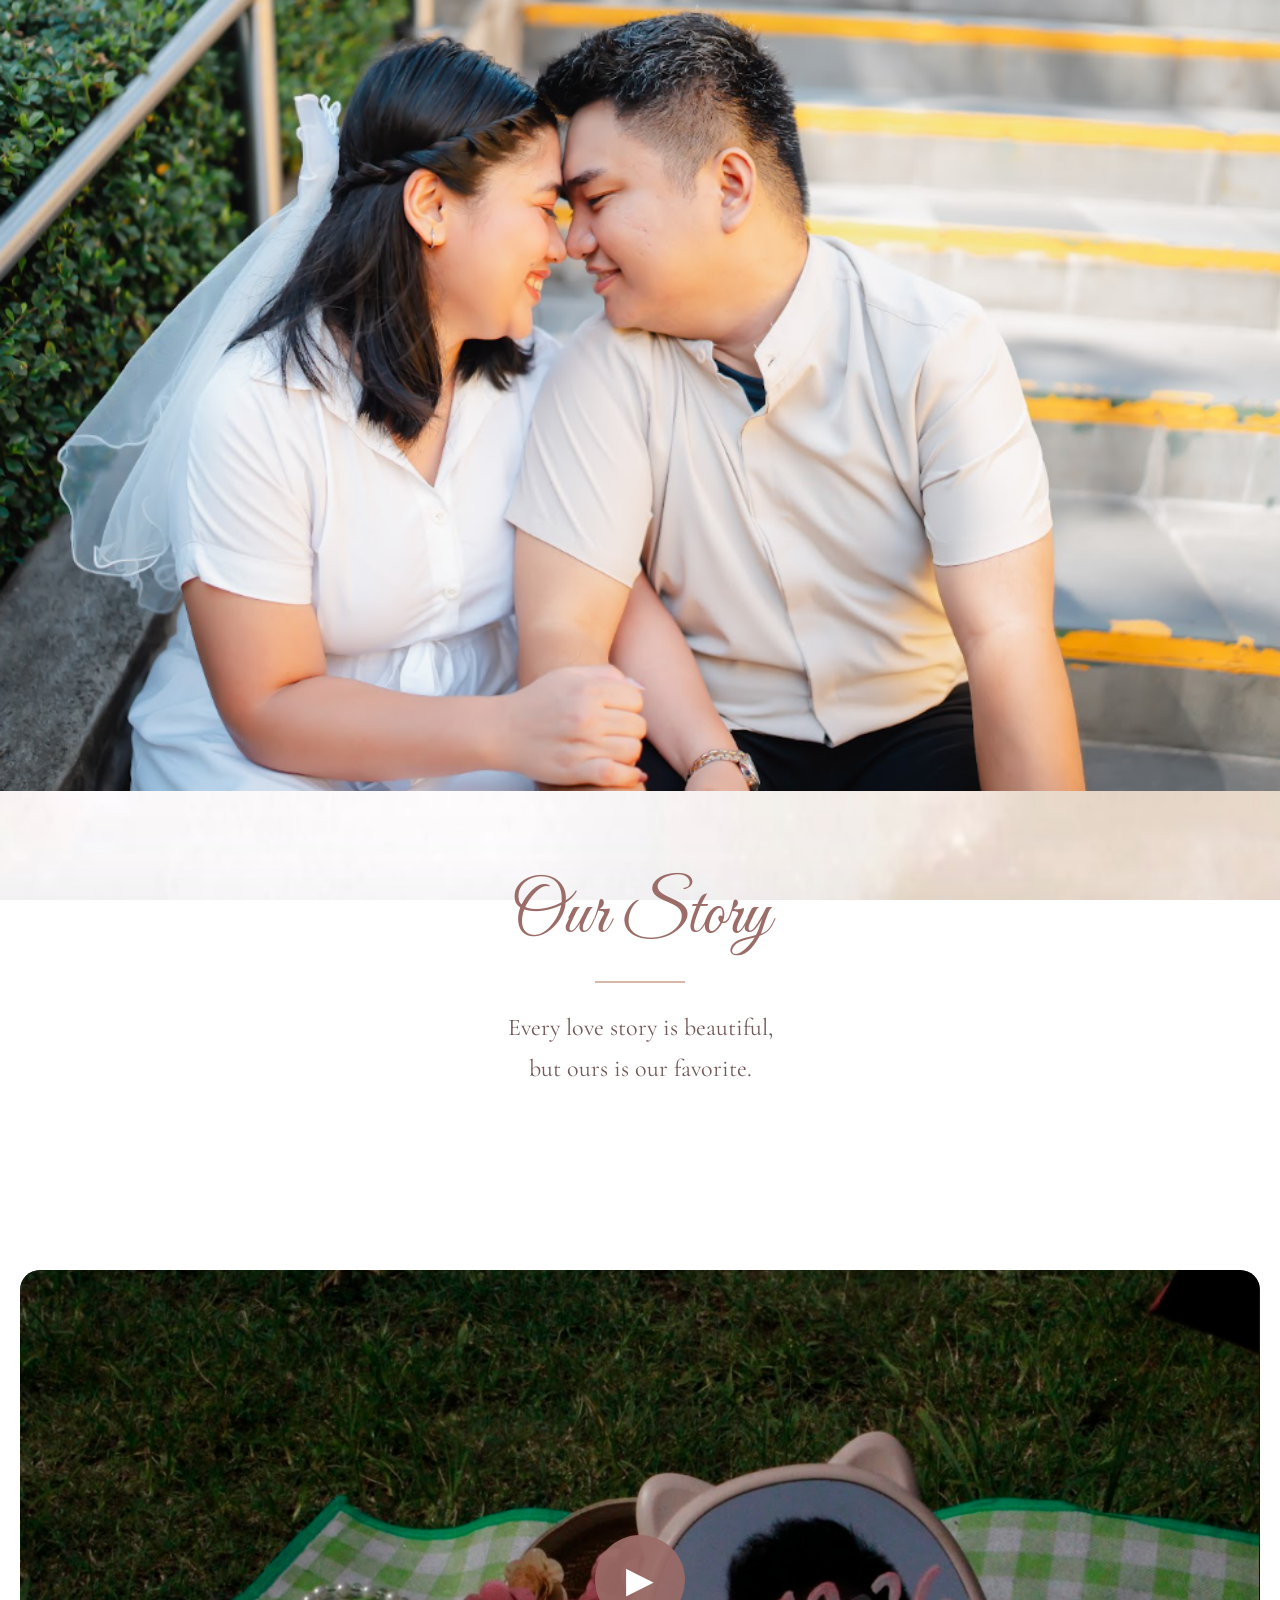
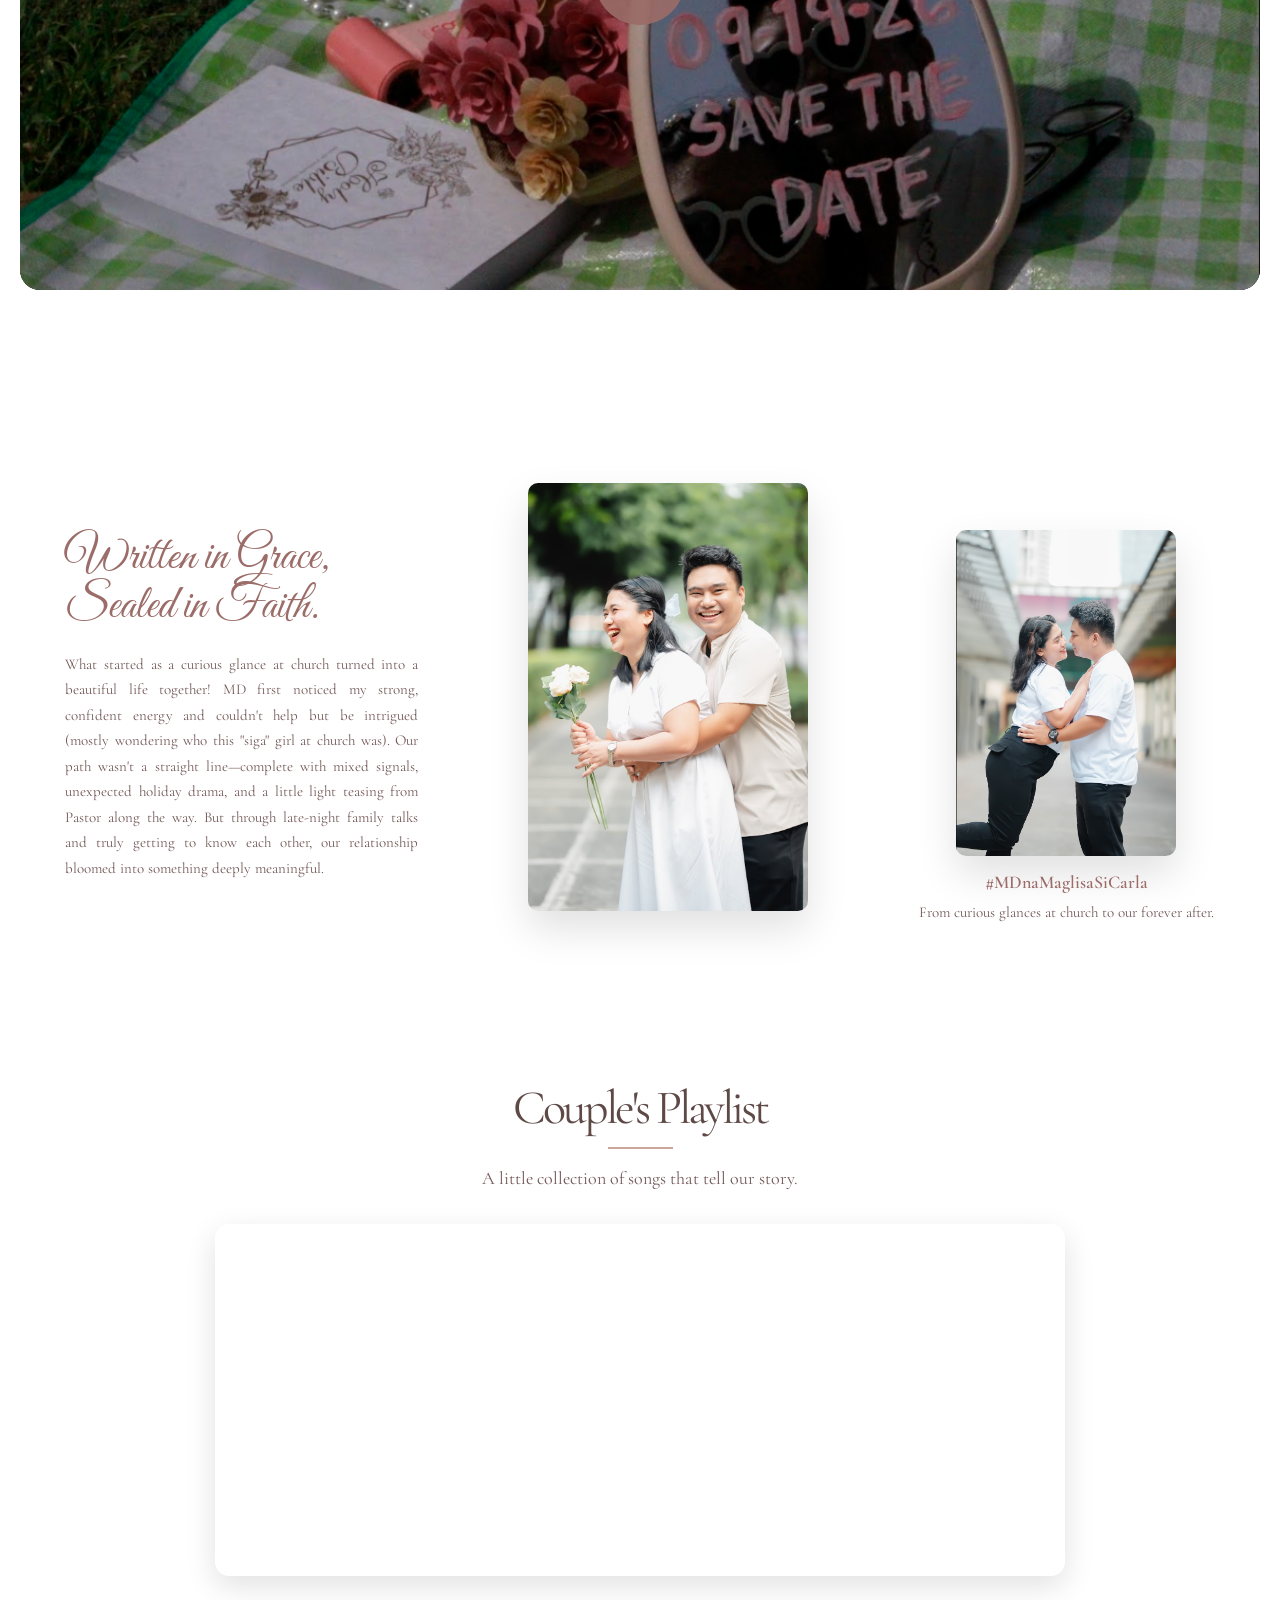
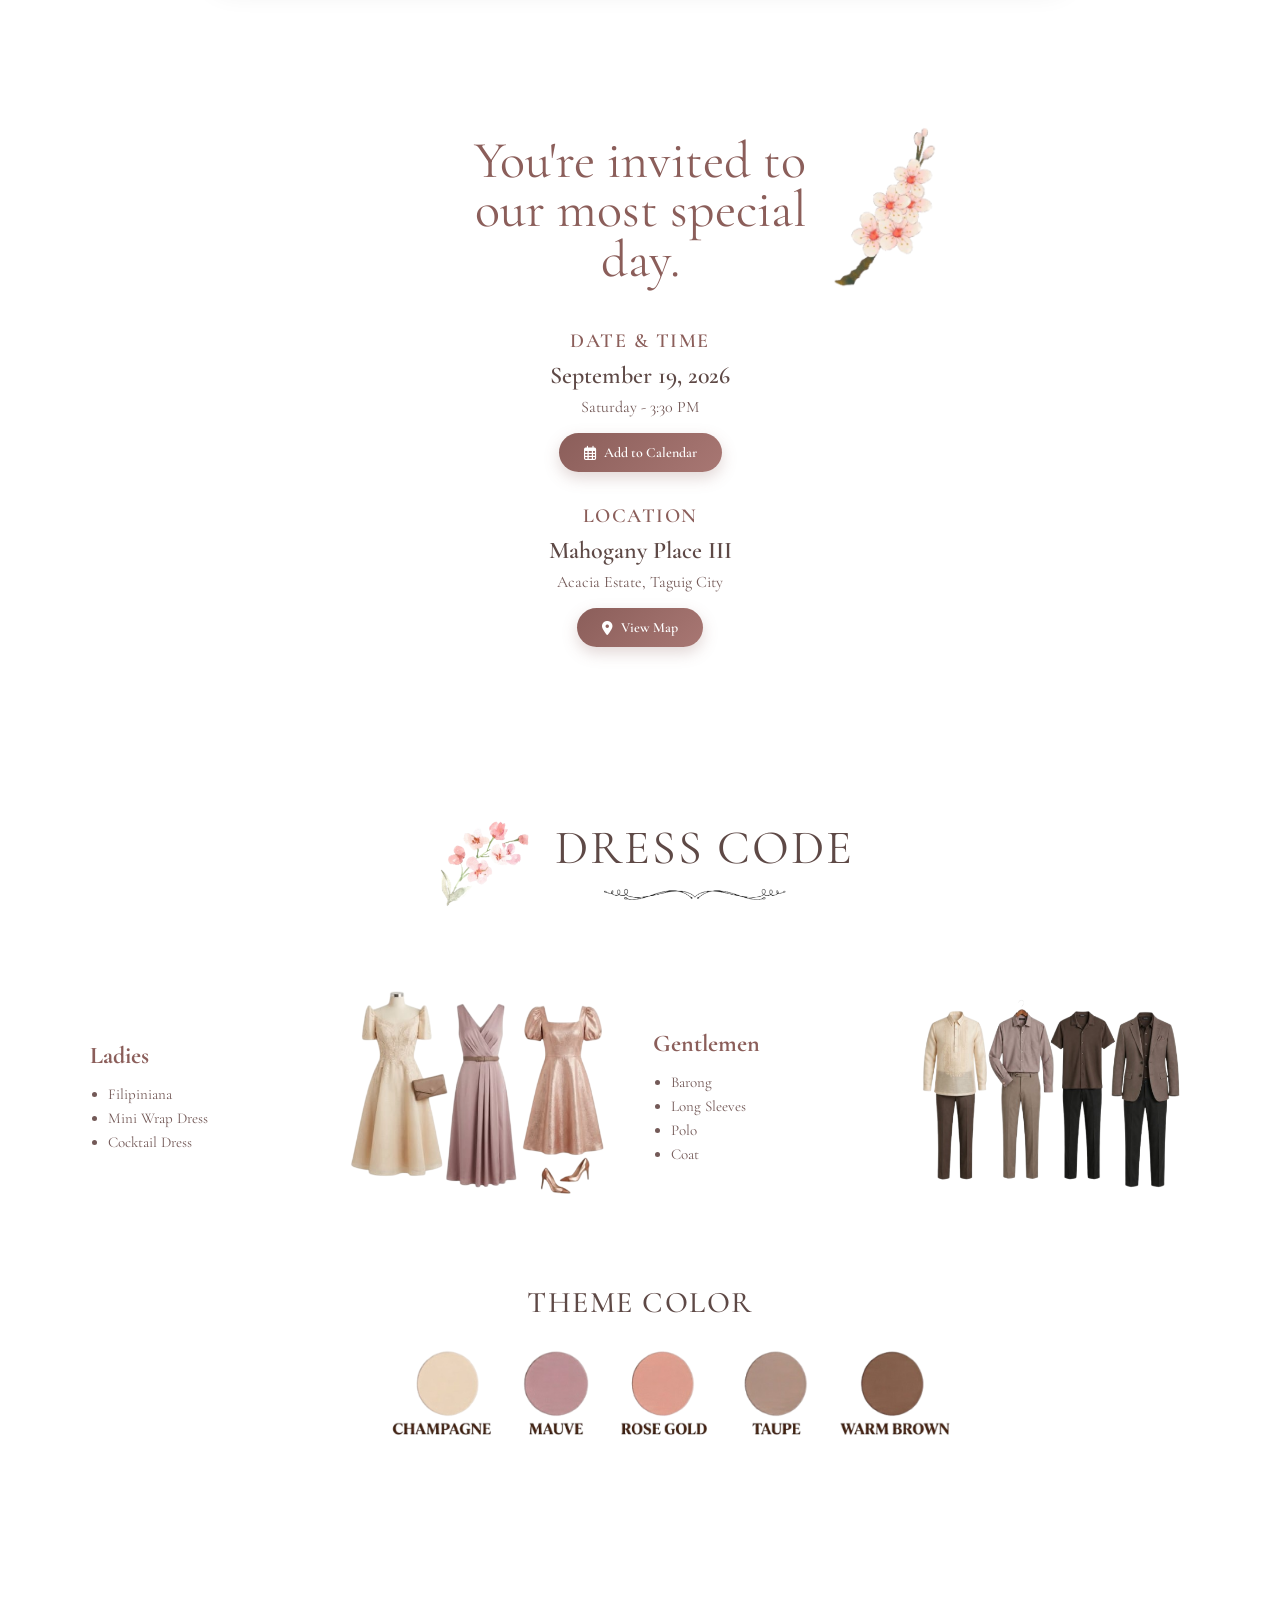
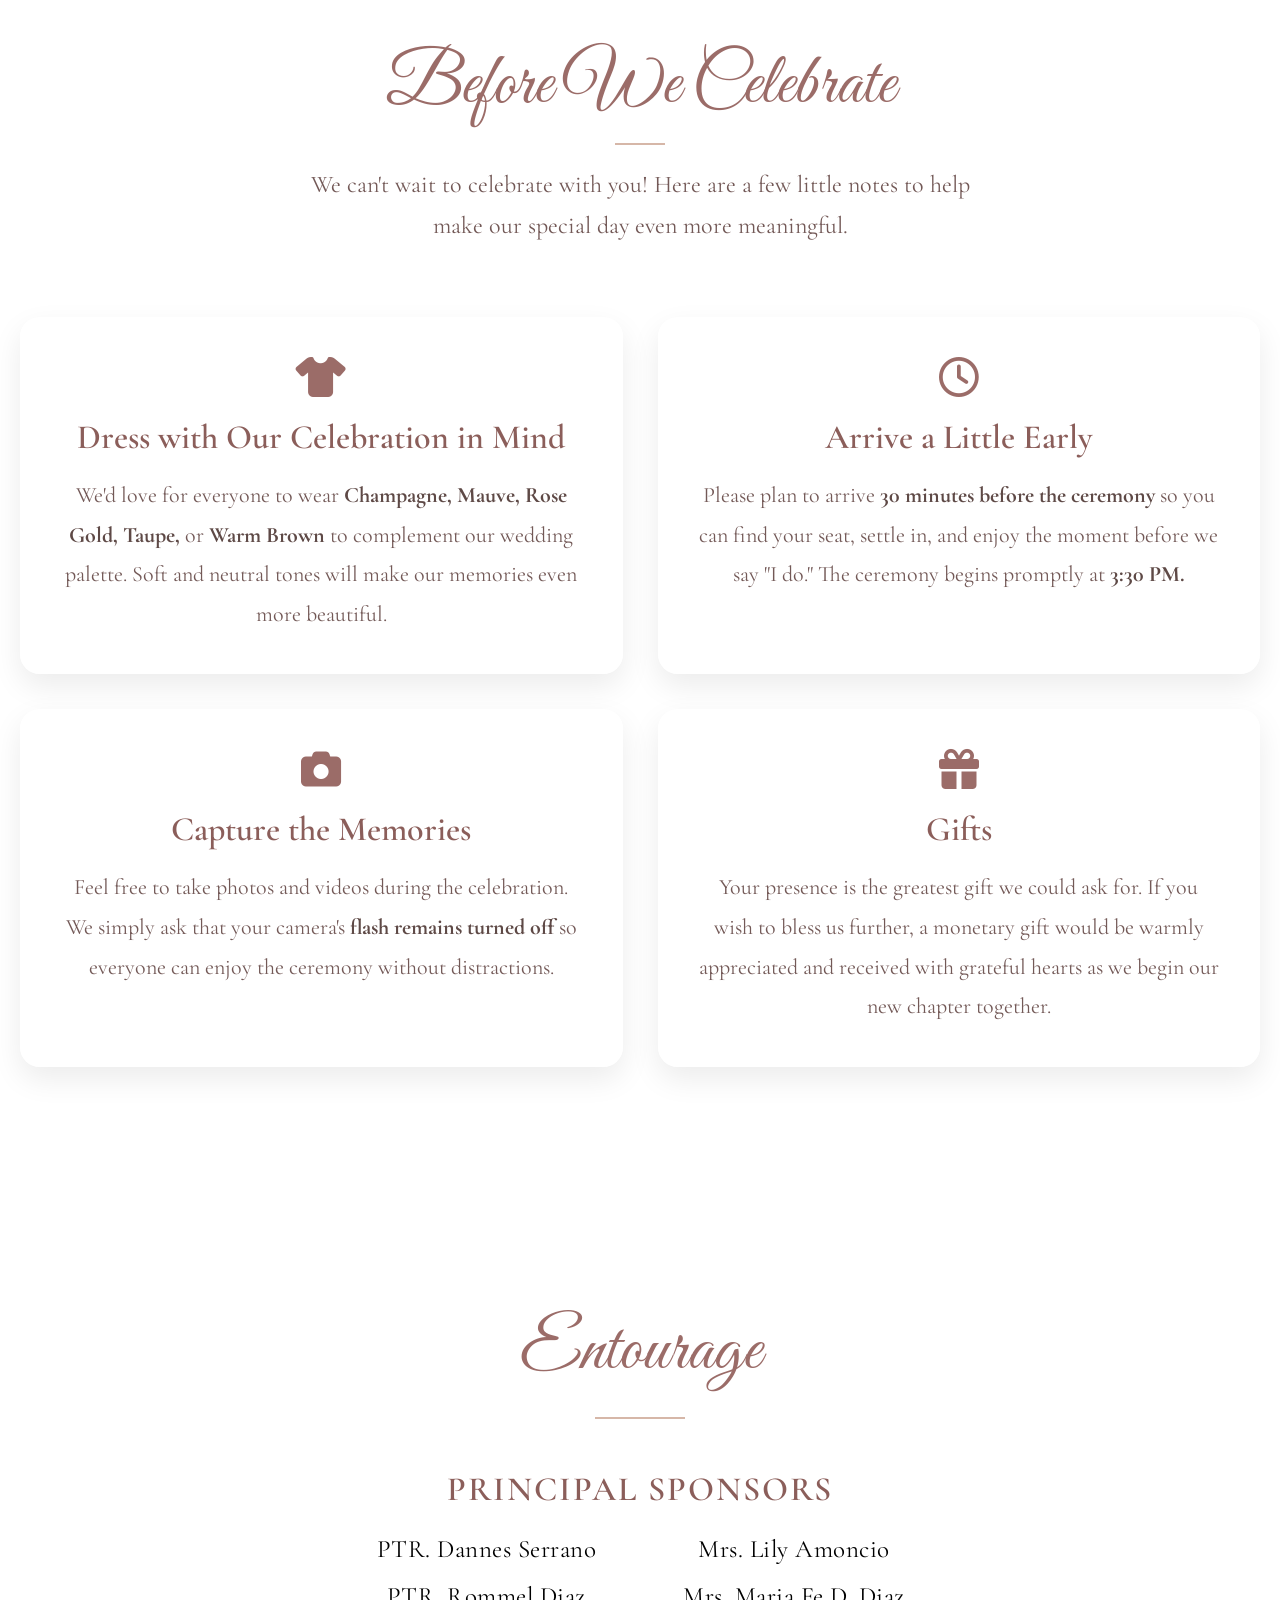
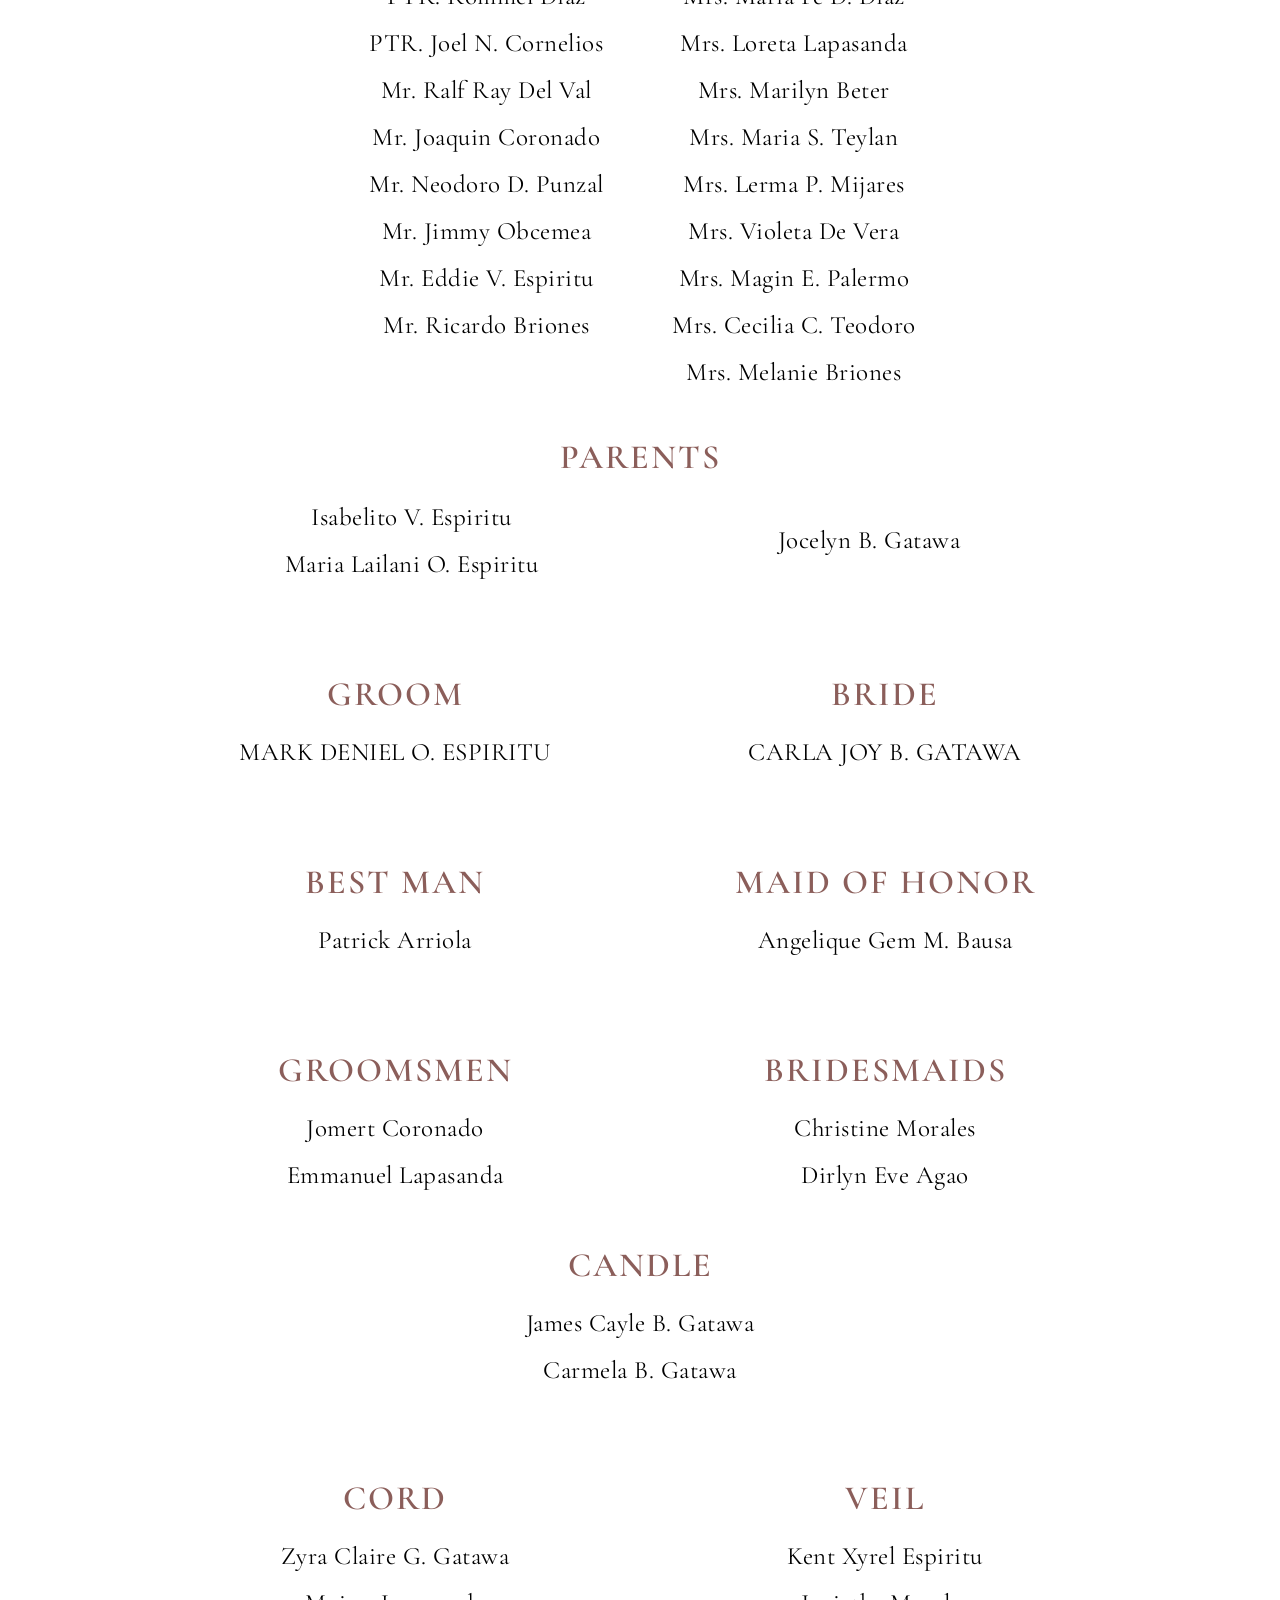
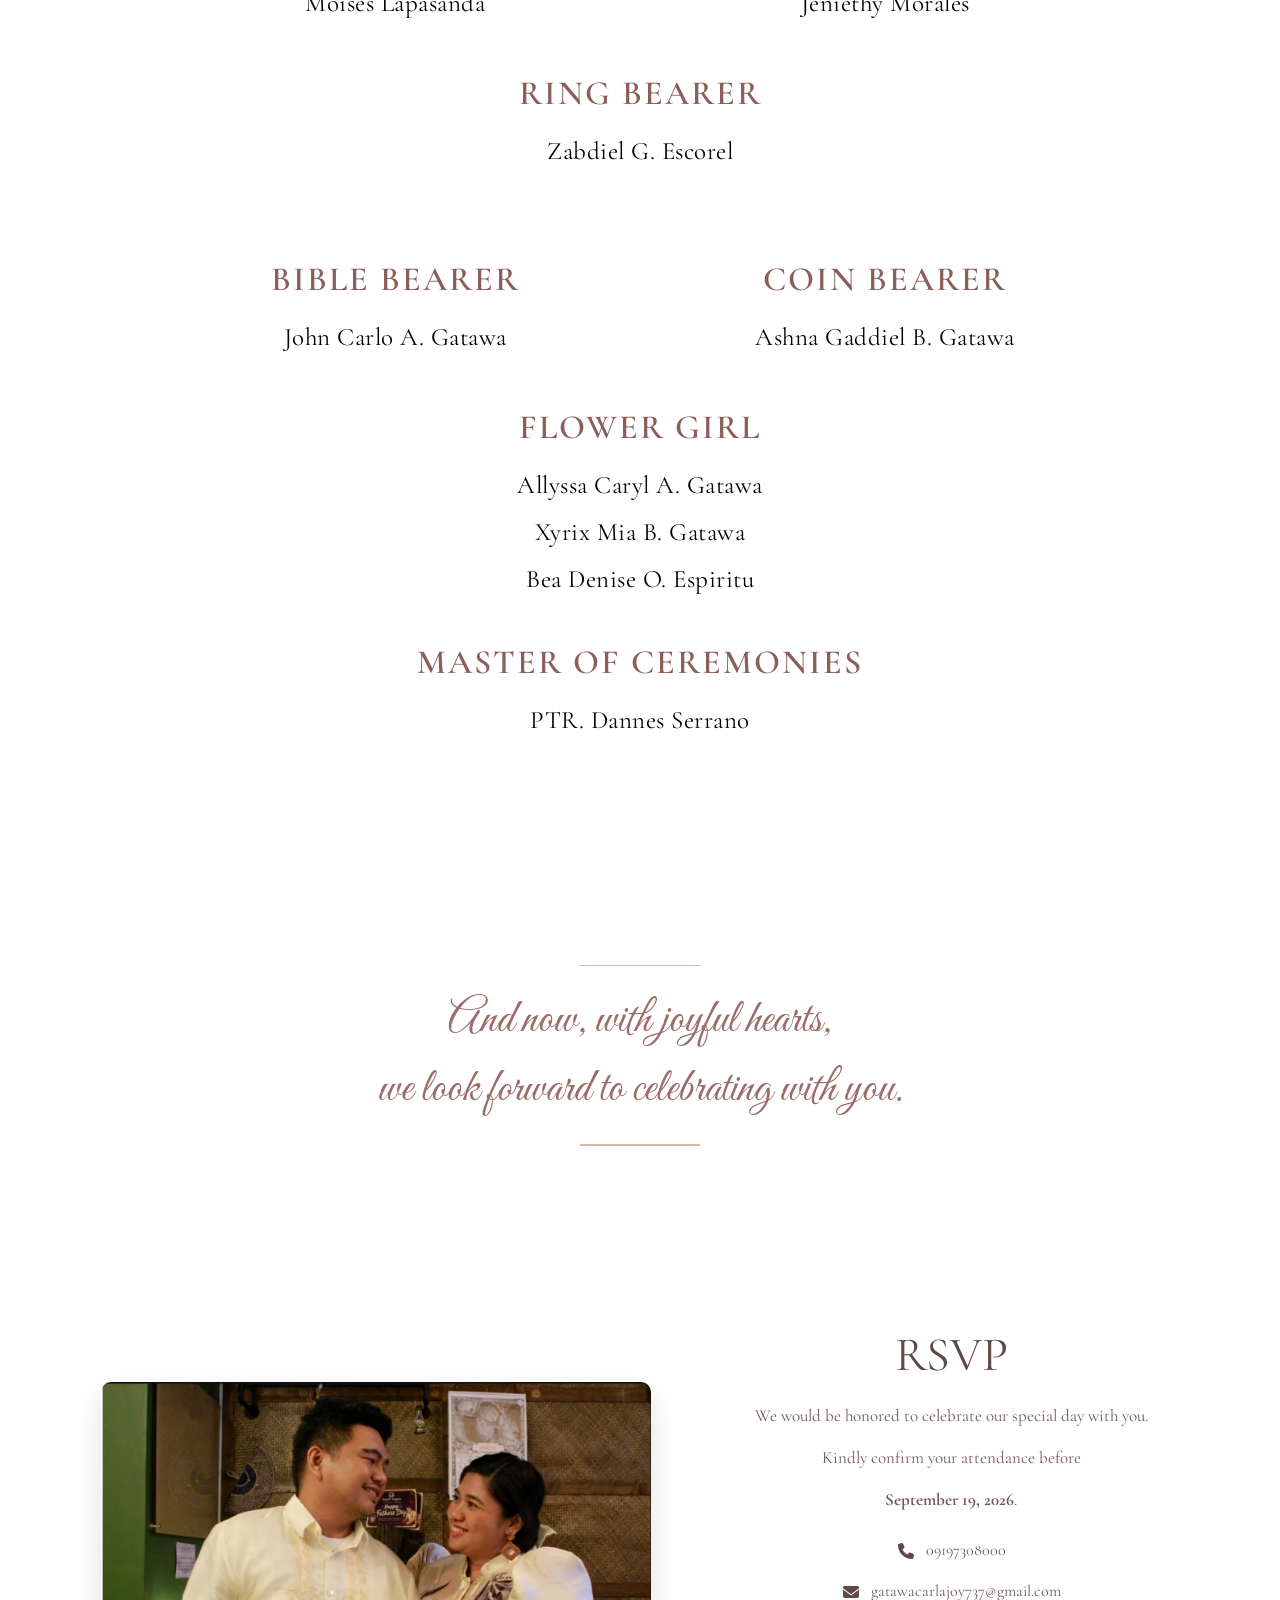
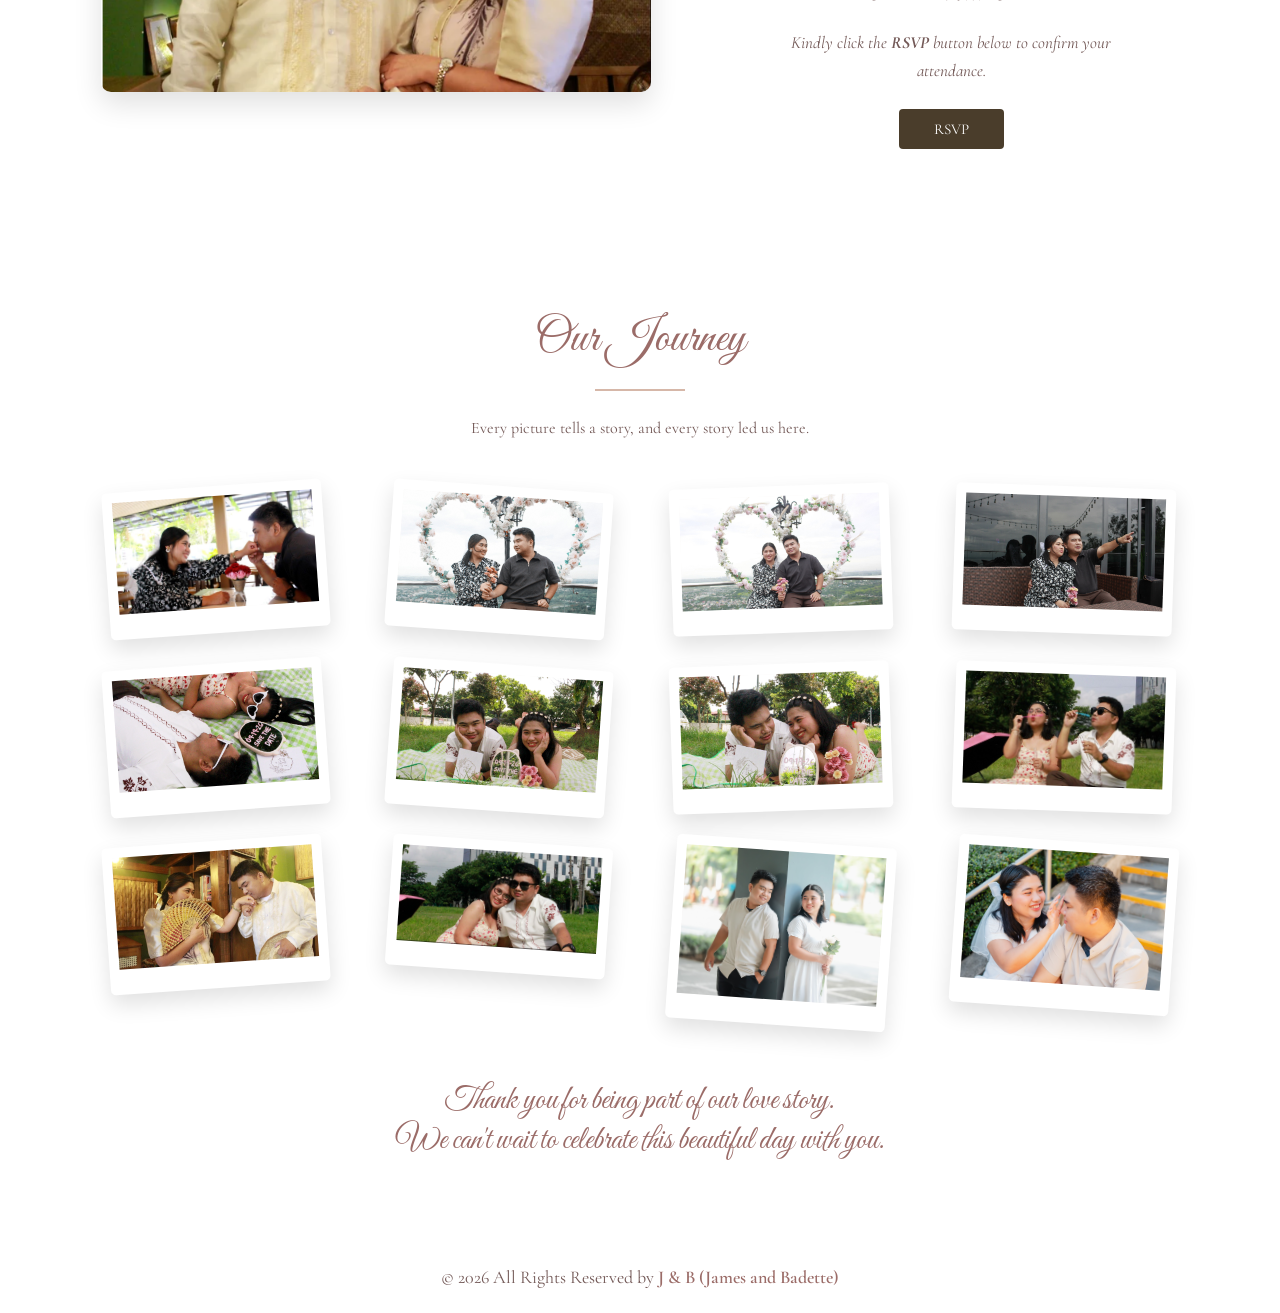
==== commit 8cee5350: "Updated design" ====
--- a/wedding_invitation.html
+++ b/wedding_invitation.html
@@ -6,7 +6,11 @@
     <title>Mark & Carla</title>
 
     <link rel="stylesheet" href="prenupphoto.css">
-    <link rel="stylesheet" href="https://cdnjs.cloudflare.com/ajax/libs/font-awesome/6.7.2/css/all.min.css">
+
+<link rel="preconnect" href="https://fonts.googleapis.com">
+<link rel="preconnect" href="https://fonts.gstatic.com" crossorigin>
+
+<link href="https://fonts.googleapis.com/css2?family=Cormorant+Garamond:wght@400;500;600&display=swap" rel="stylesheet">    <link rel="stylesheet" href="https://cdnjs.cloudflare.com/ajax/libs/font-awesome/6.7.2/css/all.min.css">
     <link href="https://fonts.googleapis.com/css2?family=Cormorant+Garamond:wght@400;600&family=Great+Vibes&display=swap" rel="stylesheet">
 </head>
 <body>
@@ -364,30 +368,36 @@
 
         <div class="entourage-list">
 
-            <h3>Officiating Minister</h3>
-            <p>PTR. Rommel Diaz</p>
-
             <h3>Principal Sponsors</h3>
-            <p>PTR. Dannes Serrano</p>
-            <p>PTR. Rommel Diaz</p>
-            <p>Joel N. Cornelios</p>
-            <p>Ralf Ray Del Val</p>
-            <p>Joaquin Coronado</p>
-            <p>Neodoro D. Punzal</p>
-            <p>Jimmy Obcemea</p>
-            <p>Eddie V. Espiritu</p>
-            <p>Lily Amoncio</p>
-            <p>Maria Fe D. Diaz</p>
-            <p>Loreta Lapasanda</p>
-            <p>Marilyn Beter</p>
-            <p>Maria S. Teylan</p>
-            <p>Lerma P. Mijares</p>
-            <p>Violeta De Vera</p>
-            <p>Magin E. Palermo </p>
-            <p>Cecilia C. Teodoro</p>
-            <p>Ricardo Briones</p>
-            <p>Melanie Briones</p>
-
+
+<div class="principal-sponsors">
+
+    <div class="sponsor-column">
+        <p>PTR. Dannes Serrano</p>
+        <p>PTR. Rommel Diaz</p>
+        <p>PTR. Joel N. Cornelios</p>
+        <p>Mr. Ralf Ray Del Val</p>
+        <p>Mr. Joaquin Coronado</p>
+        <p>Mr. Neodoro D. Punzal</p>
+        <p>Mr. Jimmy Obcemea</p>
+        <p>Mr. Eddie V. Espiritu</p>
+        <p>Mr. Ricardo Briones</p>
+    </div>
+
+    <div class="sponsor-column">
+        <p>Mrs. Lily Amoncio</p>
+        <p>Mrs. Maria Fe D. Diaz</p>
+        <p>Mrs. Loreta Lapasanda</p>
+        <p>Mrs. Marilyn Beter</p>
+        <p>Mrs. Maria S. Teylan</p>
+        <p>Mrs. Lerma P. Mijares</p>
+        <p>Mrs. Violeta De Vera</p>
+        <p>Mrs. Magin E. Palermo</p>
+        <p>Mrs. Cecilia C. Teodoro</p>
+        <p>Mrs. Melanie Briones</p>
+    </div>
+
+</div>
 
 <div class="parents-section">
 
--- a/prenupphoto.css
+++ b/prenupphoto.css
@@ -1327,6 +1327,31 @@
     margin:1px 0;
 }
 
+/* ===============================
+   PRINCIPAL SPONSORS
+================================= */
+
+.principal-sponsors{
+    display:grid;
+    grid-template-columns:1fr 1fr;
+    gap:15px;
+    width:100%;
+    max-width:600px;
+    margin:10px auto 25px;
+    text-align:center;
+}
+
+.sponsor-column{
+    text-align:center;
+}
+
+.principal-sponsors p{
+    font-family:'Cormorant Garamond',serif;
+    font-size:10px;
+    color:#000;
+    line-height:1.3;
+    margin:1px 0;
+}
 
 /* ===============================
    TABLET
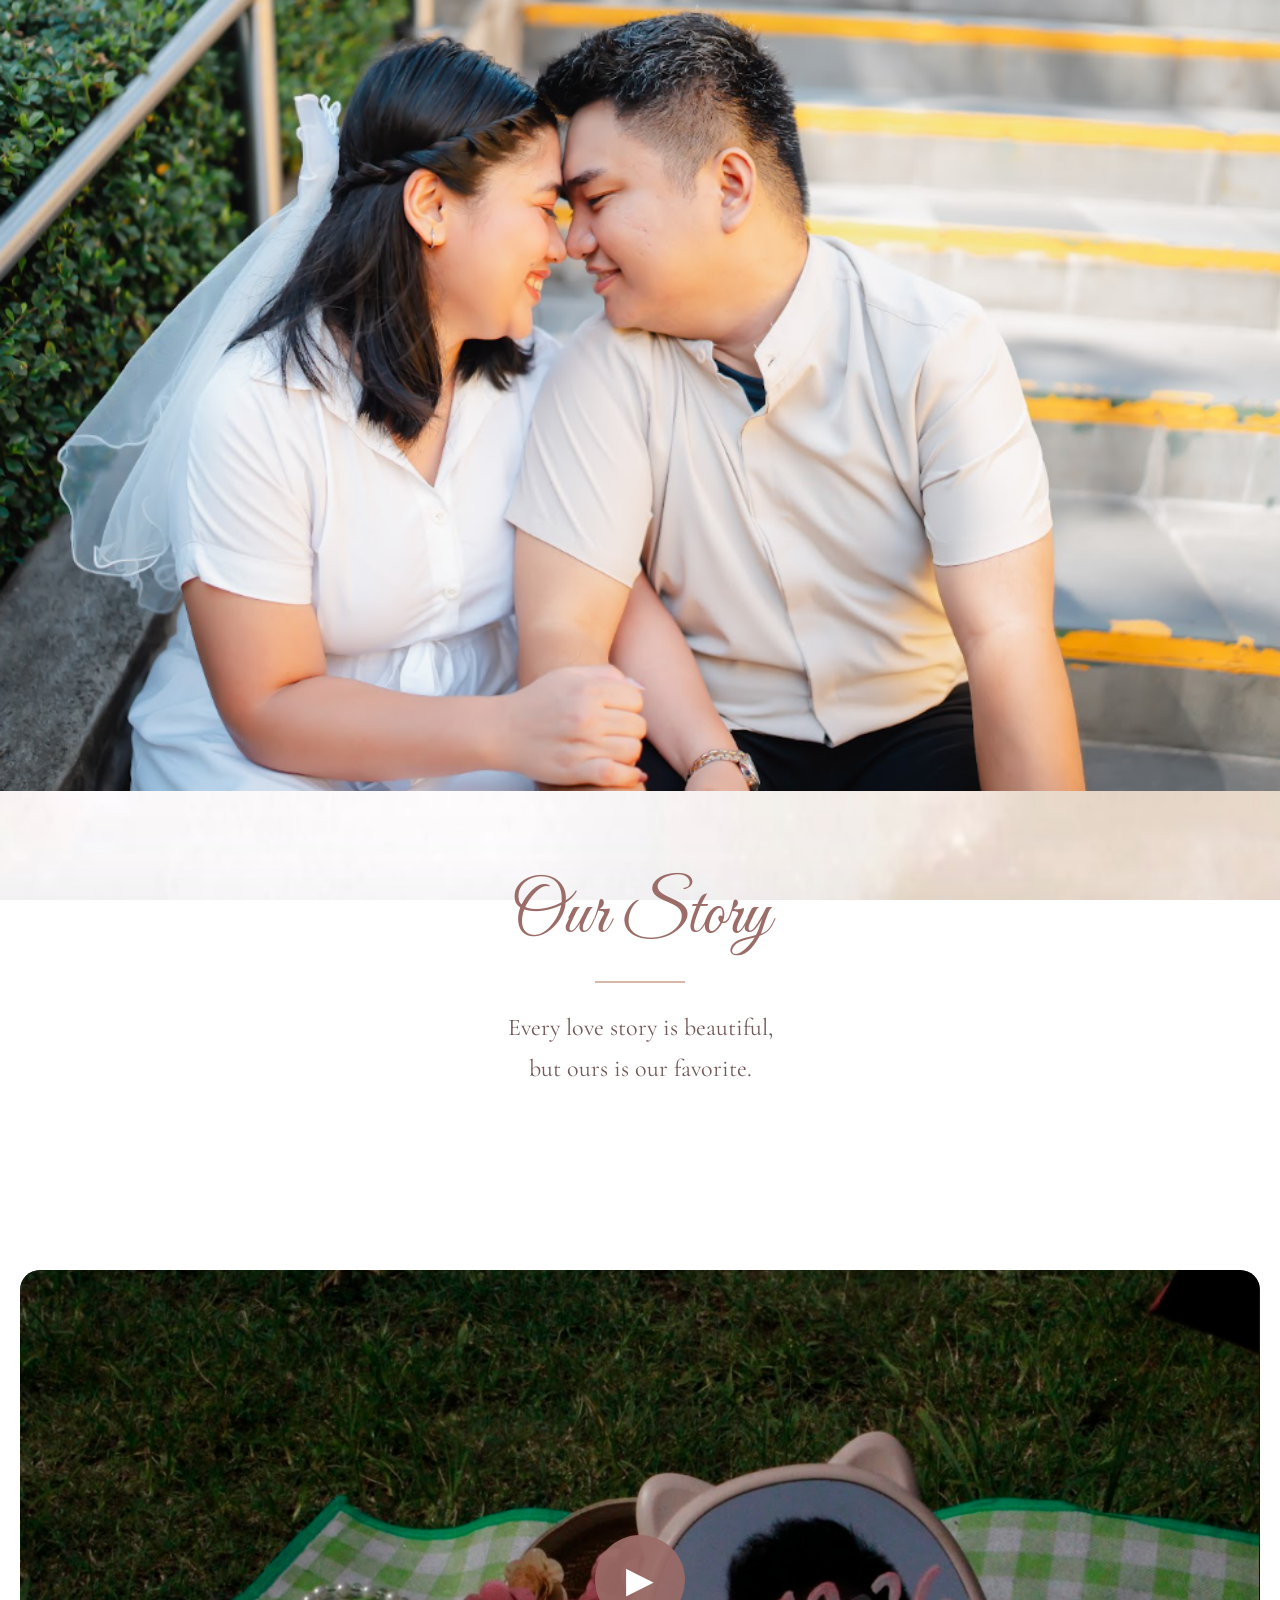
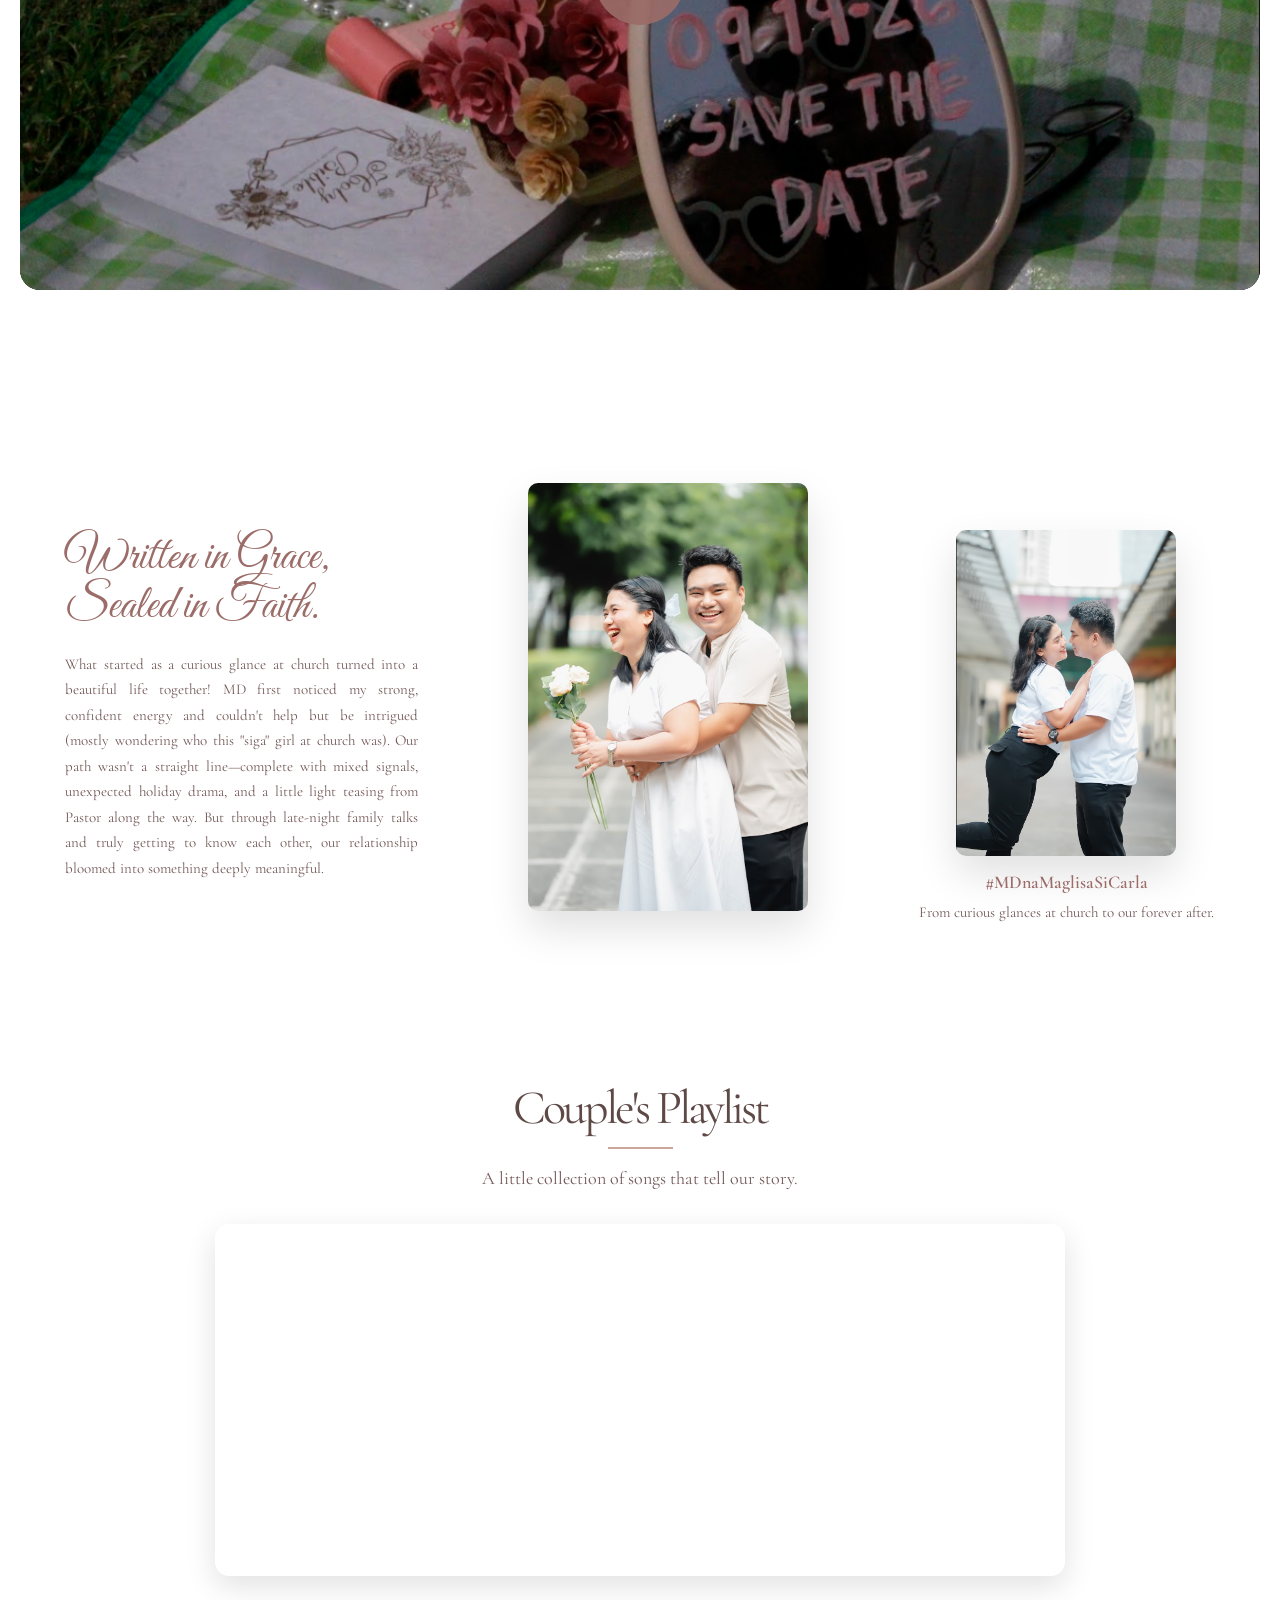
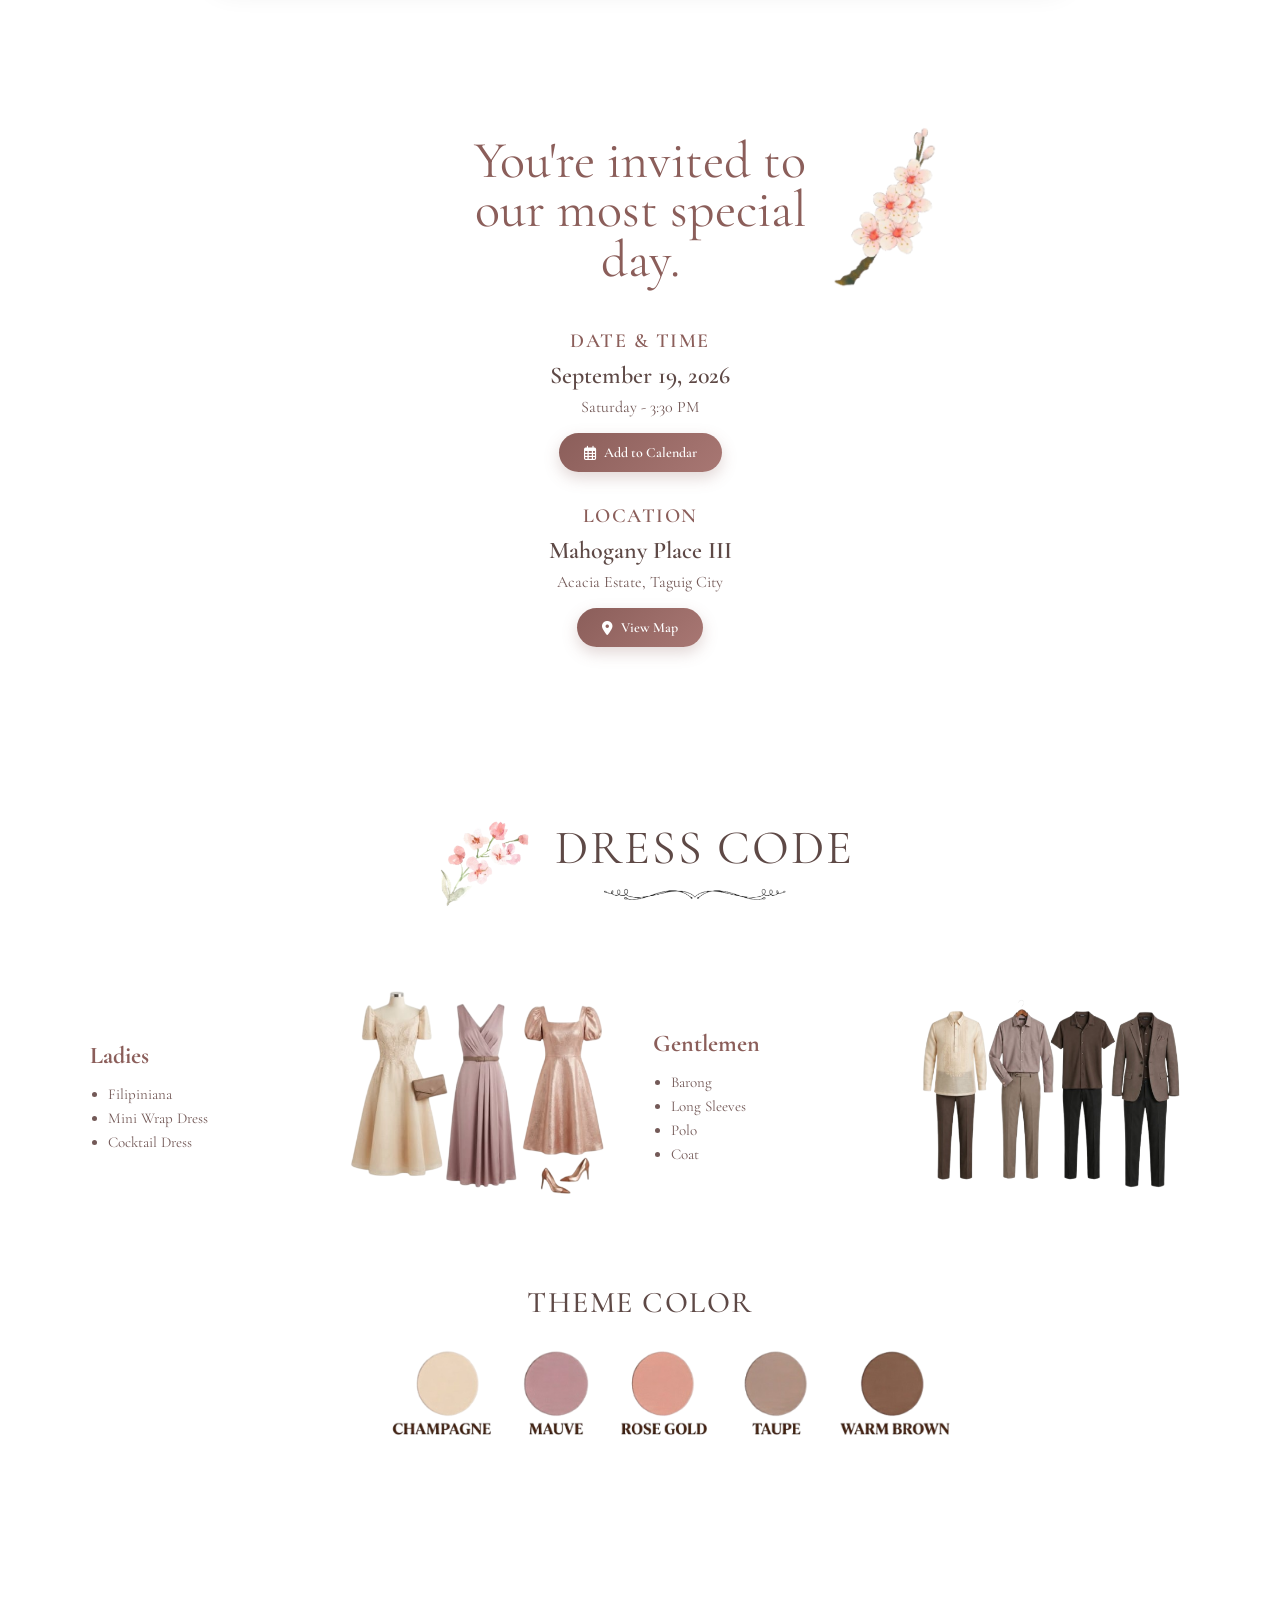
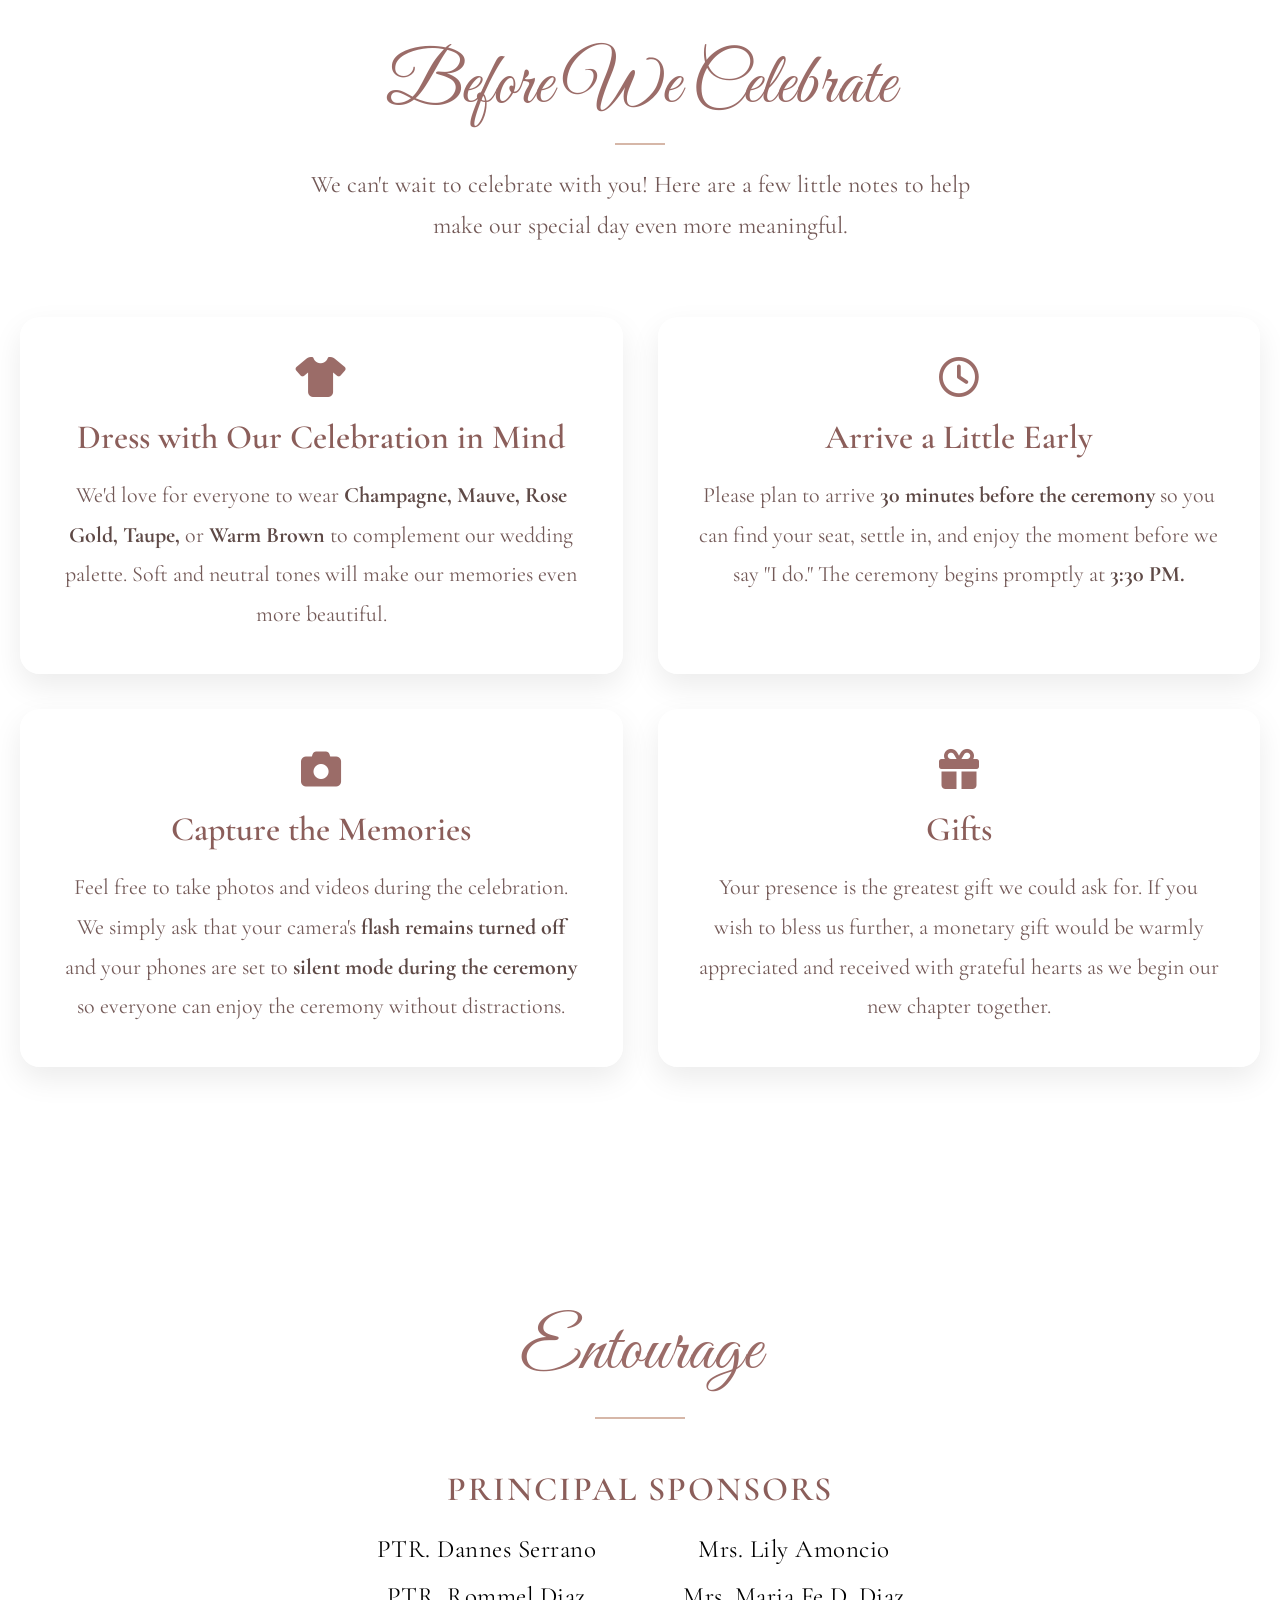
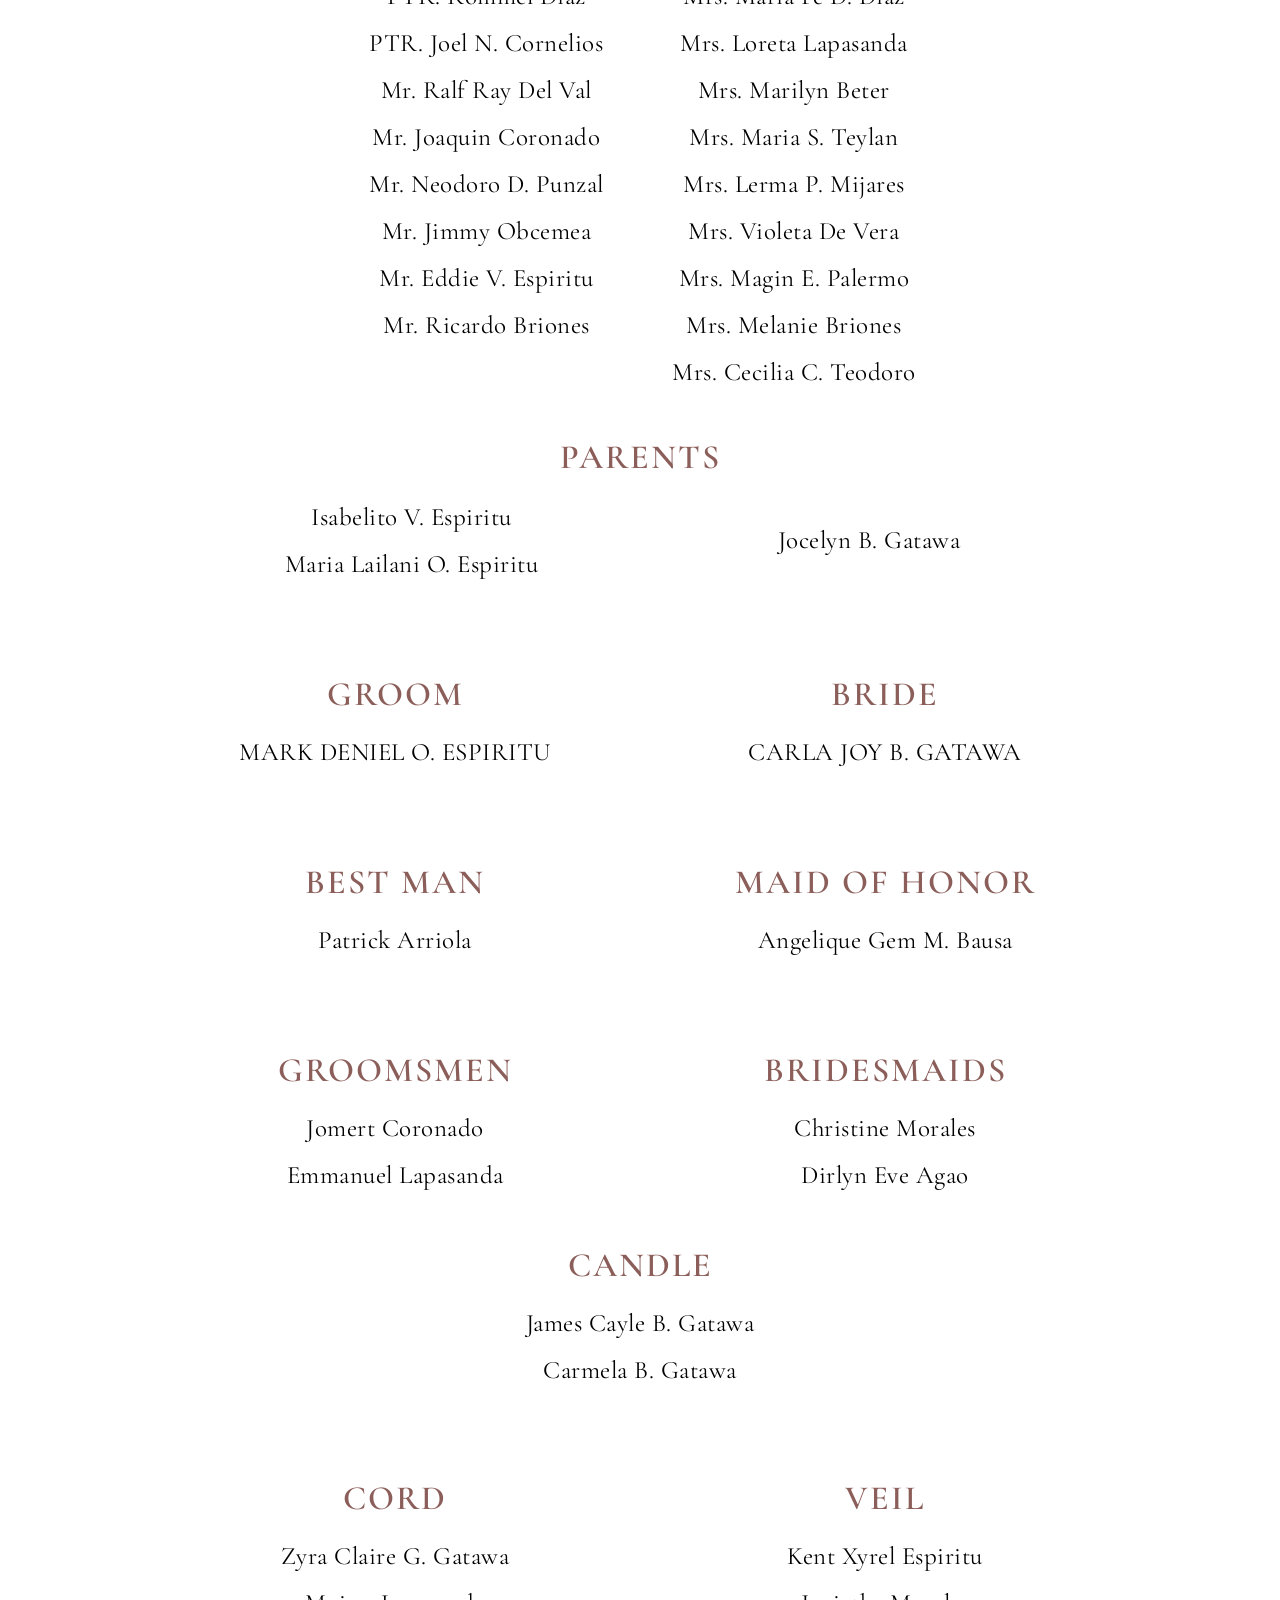
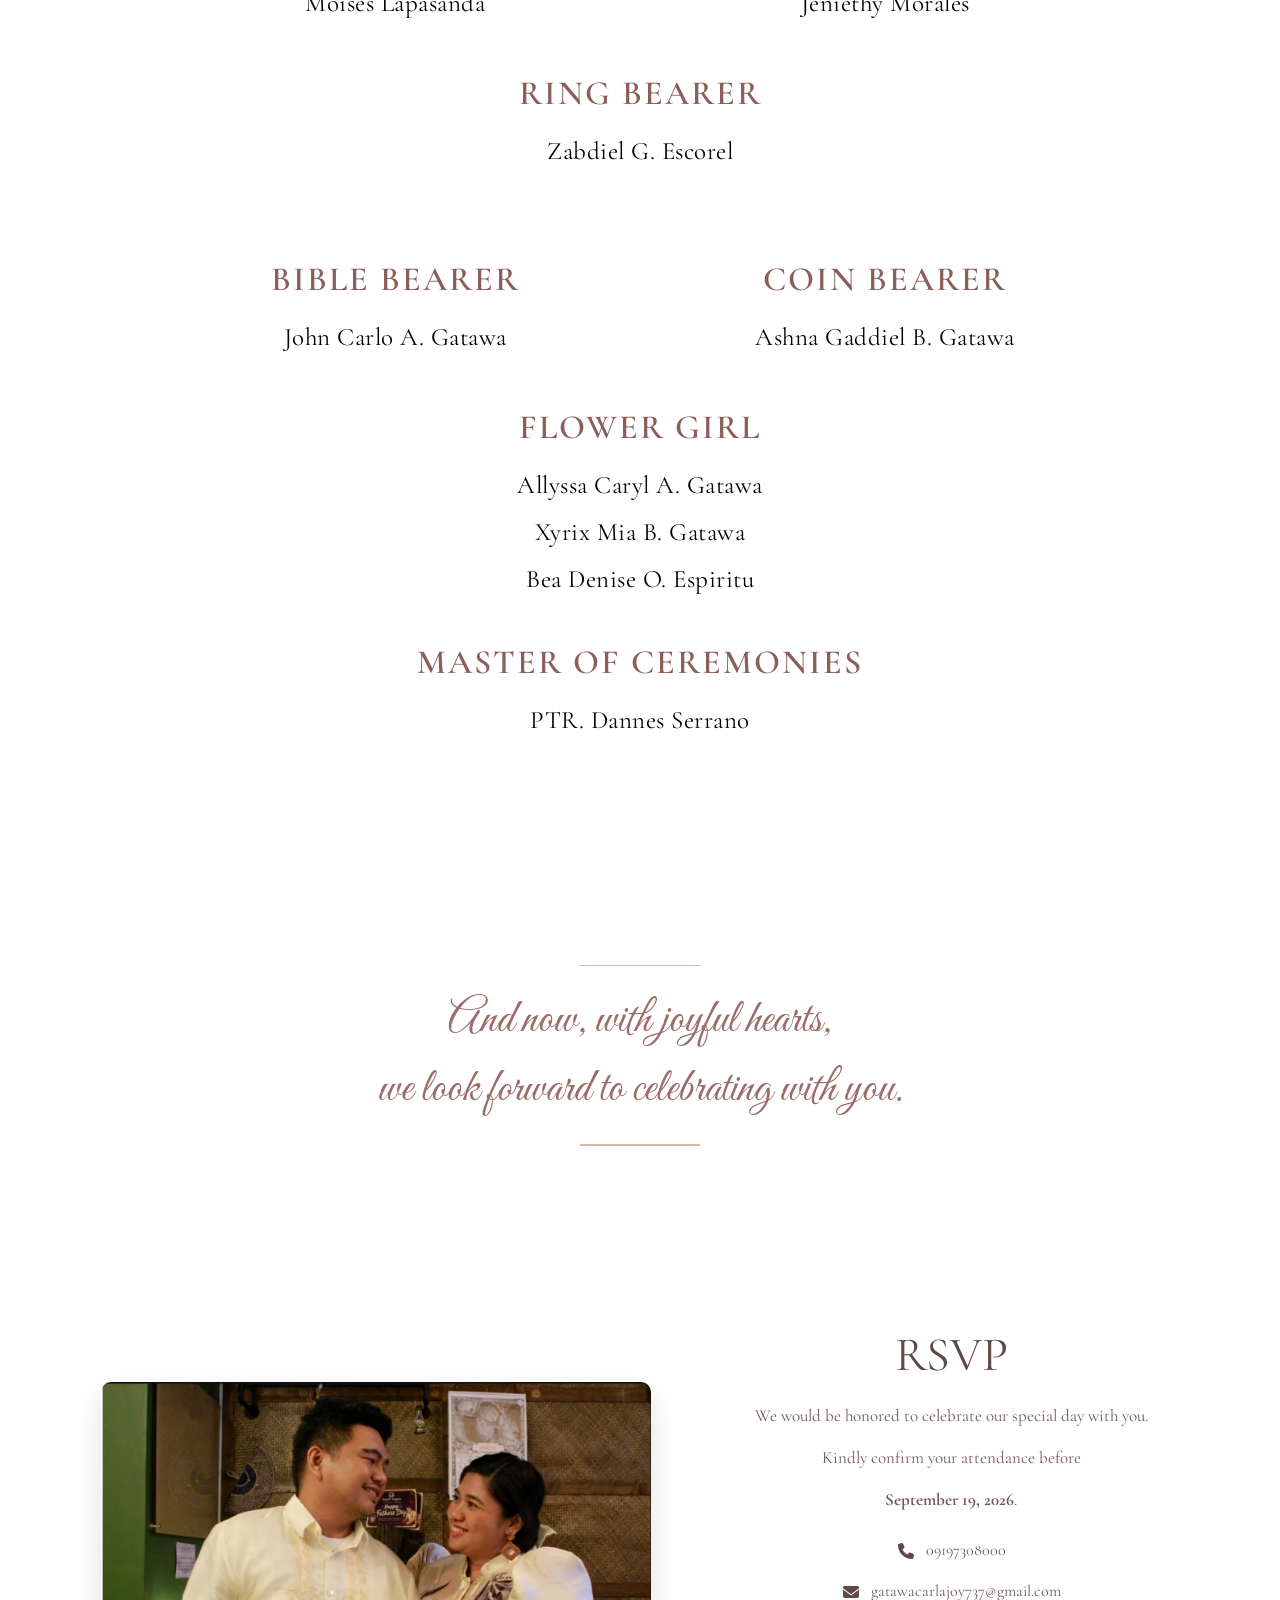
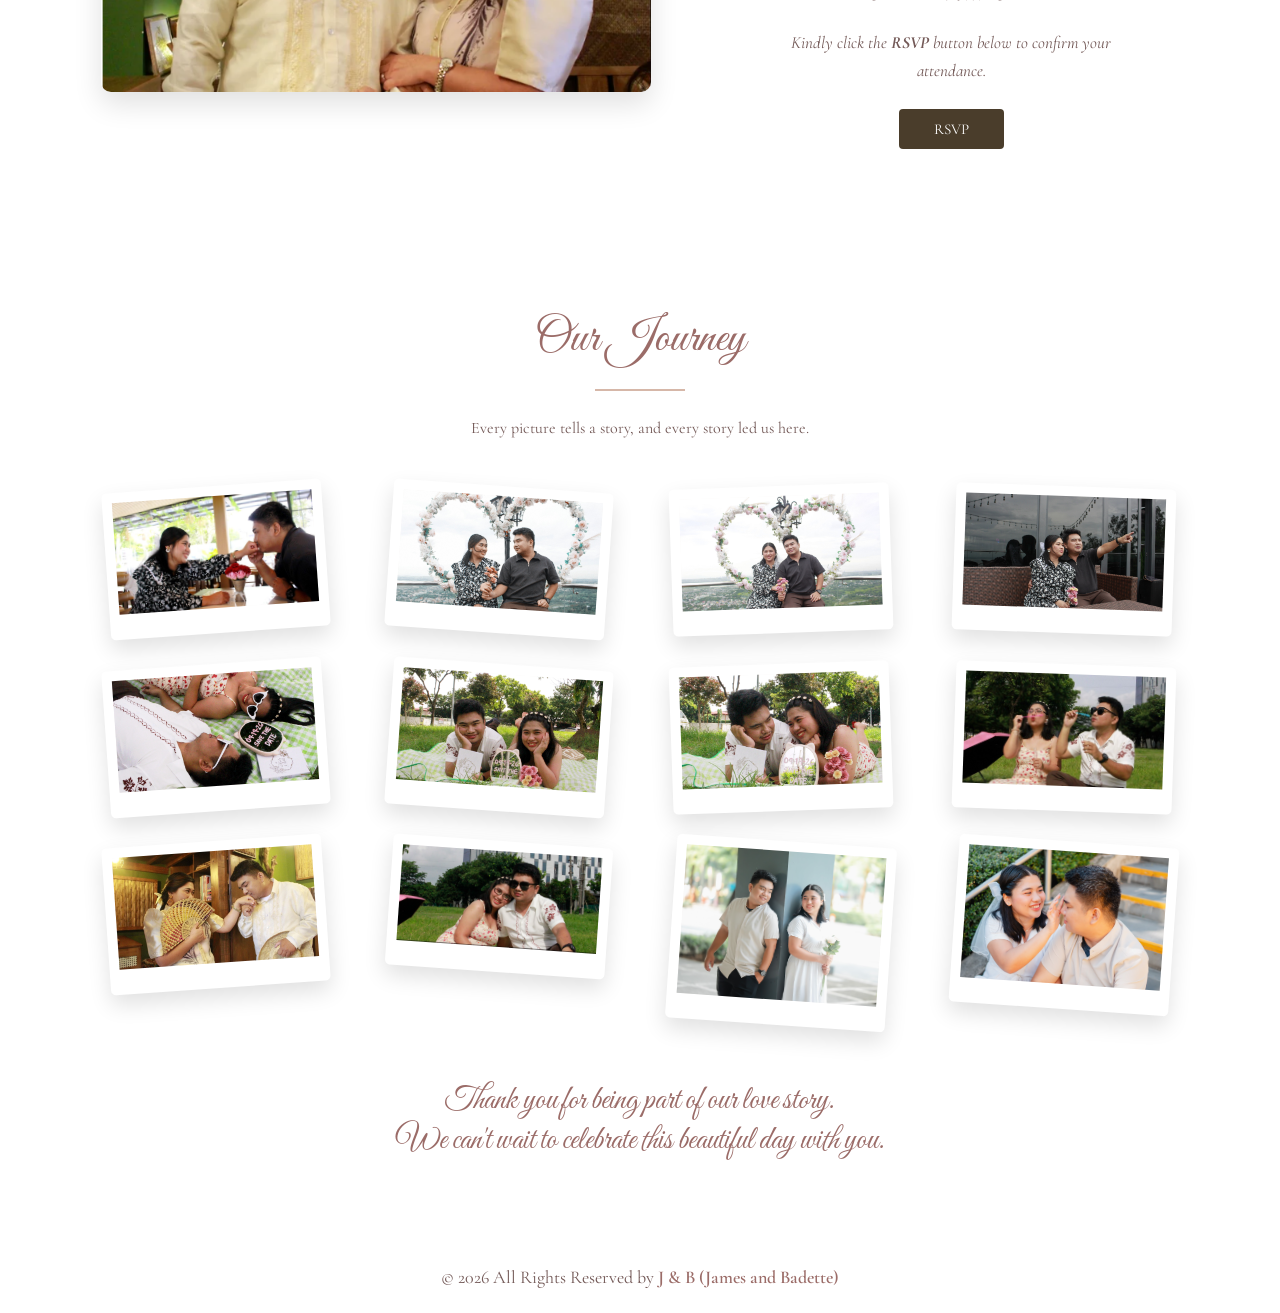
==== commit b1027e40: "Updated design" ====
--- a/wedding_invitation.html
+++ b/wedding_invitation.html
@@ -324,13 +324,14 @@
 
                 <h3>Capture the Memories</h3>
 
-                <p>
-                    Feel free to take photos and videos during the celebration.
-                    We simply ask that your camera's
-                    <strong>flash remains turned off</strong>
-                    so everyone can enjoy the ceremony without distractions.
-                </p>
-
+<p>
+    Feel free to take photos and videos during the celebration.
+    We simply ask that your camera's
+    <strong>flash remains turned off</strong>
+    and your phones are set to
+    <strong>silent mode during the ceremony</strong>
+    so everyone can enjoy the ceremony without distractions.
+</p>
             </div>
 
             <!-- Gifts -->
@@ -393,8 +394,8 @@
         <p>Mrs. Lerma P. Mijares</p>
         <p>Mrs. Violeta De Vera</p>
         <p>Mrs. Magin E. Palermo</p>
-        <p>Mrs. Cecilia C. Teodoro</p>
         <p>Mrs. Melanie Briones</p>
+         <p>Mrs. Cecilia C. Teodoro</p>
     </div>
 
 </div>
--- a/prenupphoto.css
+++ b/prenupphoto.css
@@ -1242,7 +1242,7 @@
 
 .entourage h2{
     font-family:'Great Vibes',cursive;
-    font-size:32px;
+    font-size:25px;
     font-weight:400;
     color:#9B6C68;
     margin-bottom:5px;
@@ -1259,7 +1259,7 @@
 .entourage-list h3,
 .entourage-col h3{
     font-family:'Cormorant Garamond',serif;
-    font-size:12px;
+    font-size:10px;
     color:#8B5E5A;
     text-transform:uppercase;
     letter-spacing:.4px;
@@ -1271,7 +1271,7 @@
 .entourage-list p,
 .entourage-col p{
     font-family:'Cormorant Garamond',serif;
-    font-size:10px;
+    font-size:8px;
     color:#000;
     line-height:1.3;
     margin:1px 0;
@@ -1347,7 +1347,7 @@
 
 .principal-sponsors p{
     font-family:'Cormorant Garamond',serif;
-    font-size:10px;
+    font-size:8px;
     color:#000;
     line-height:1.3;
     margin:1px 0;
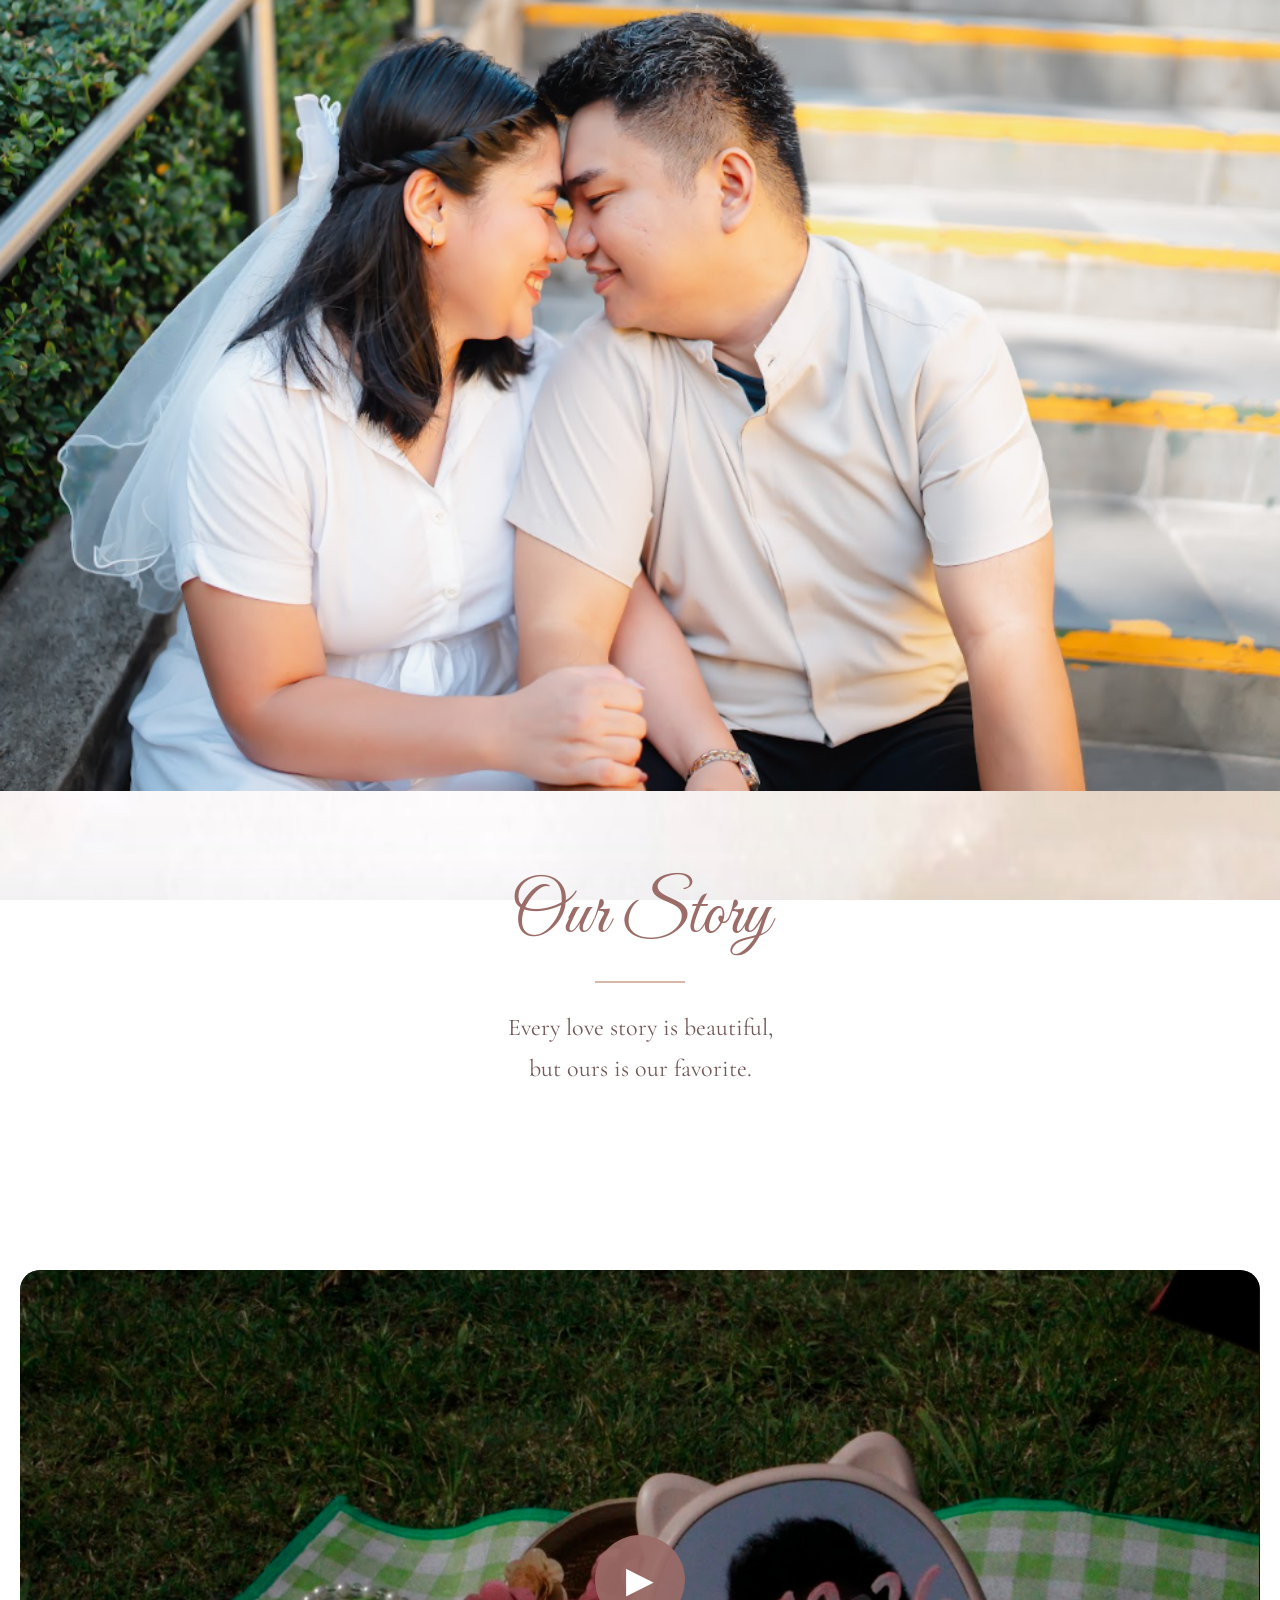
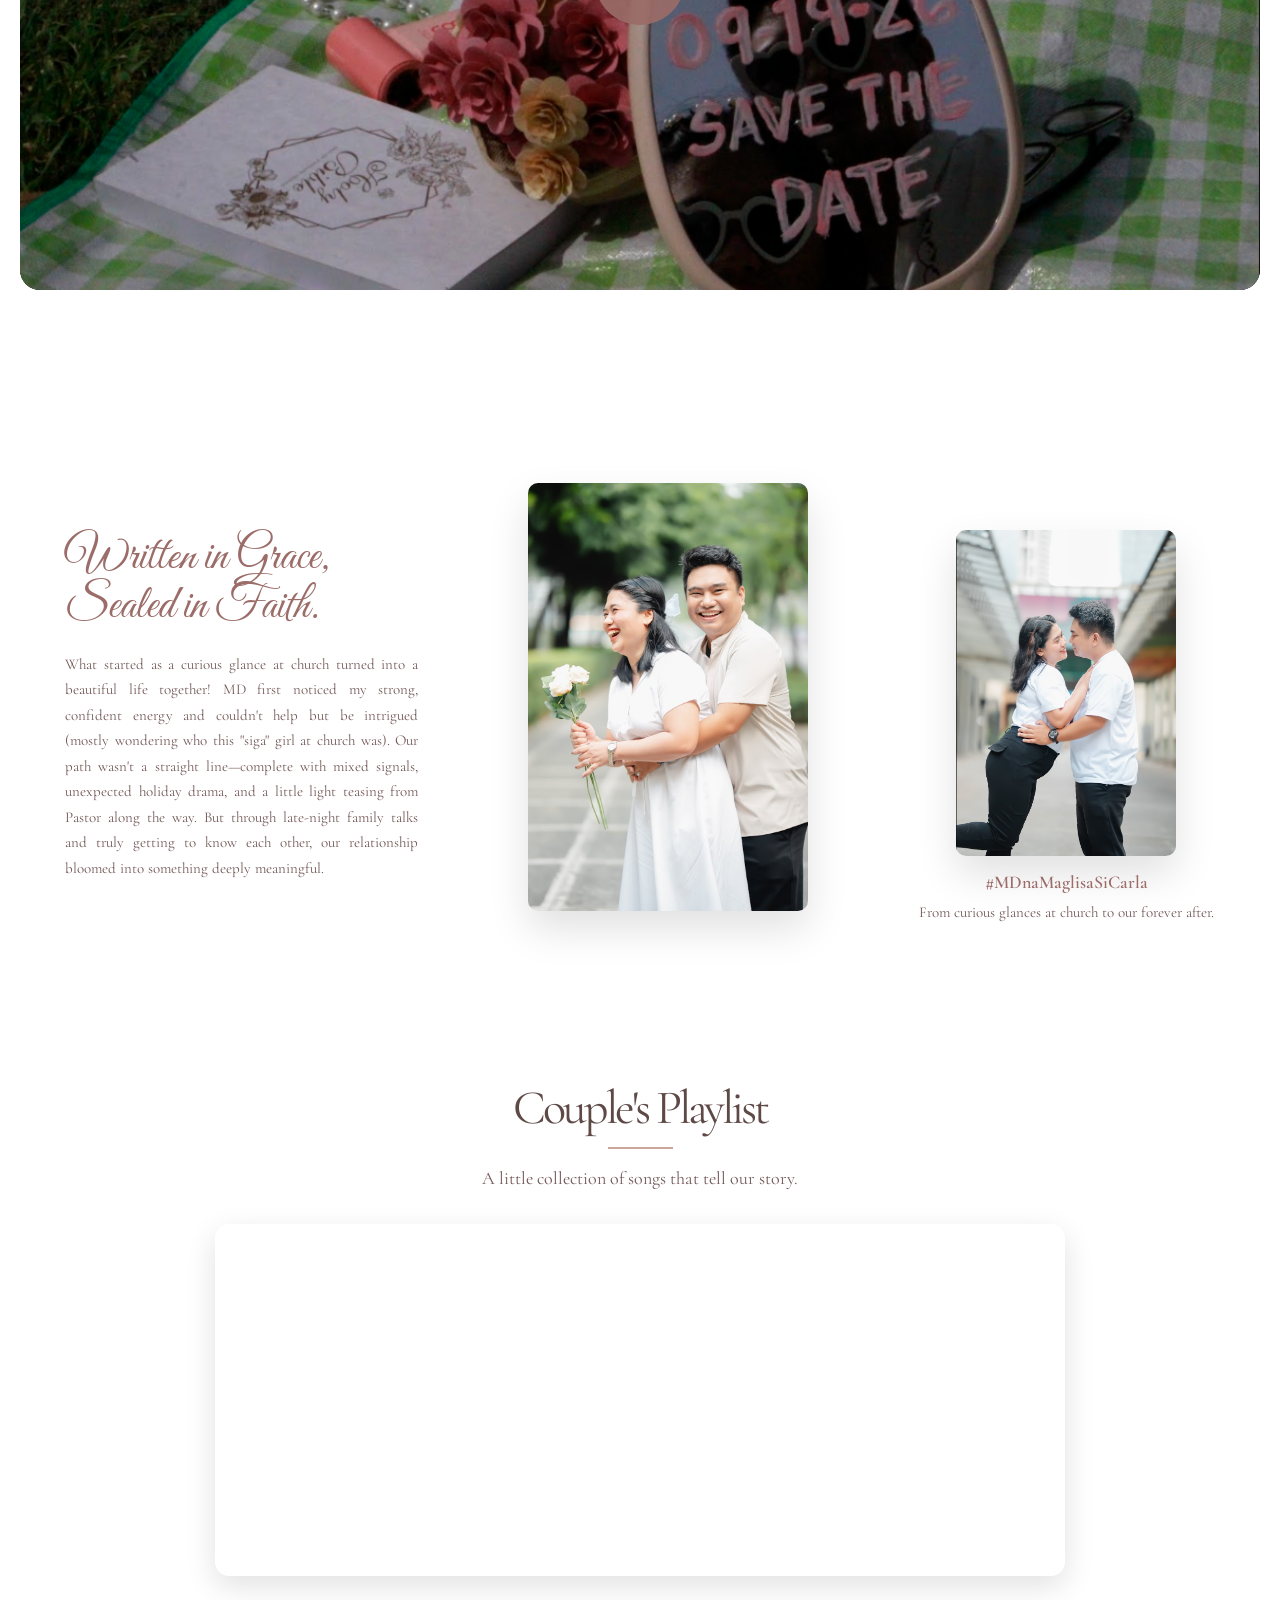
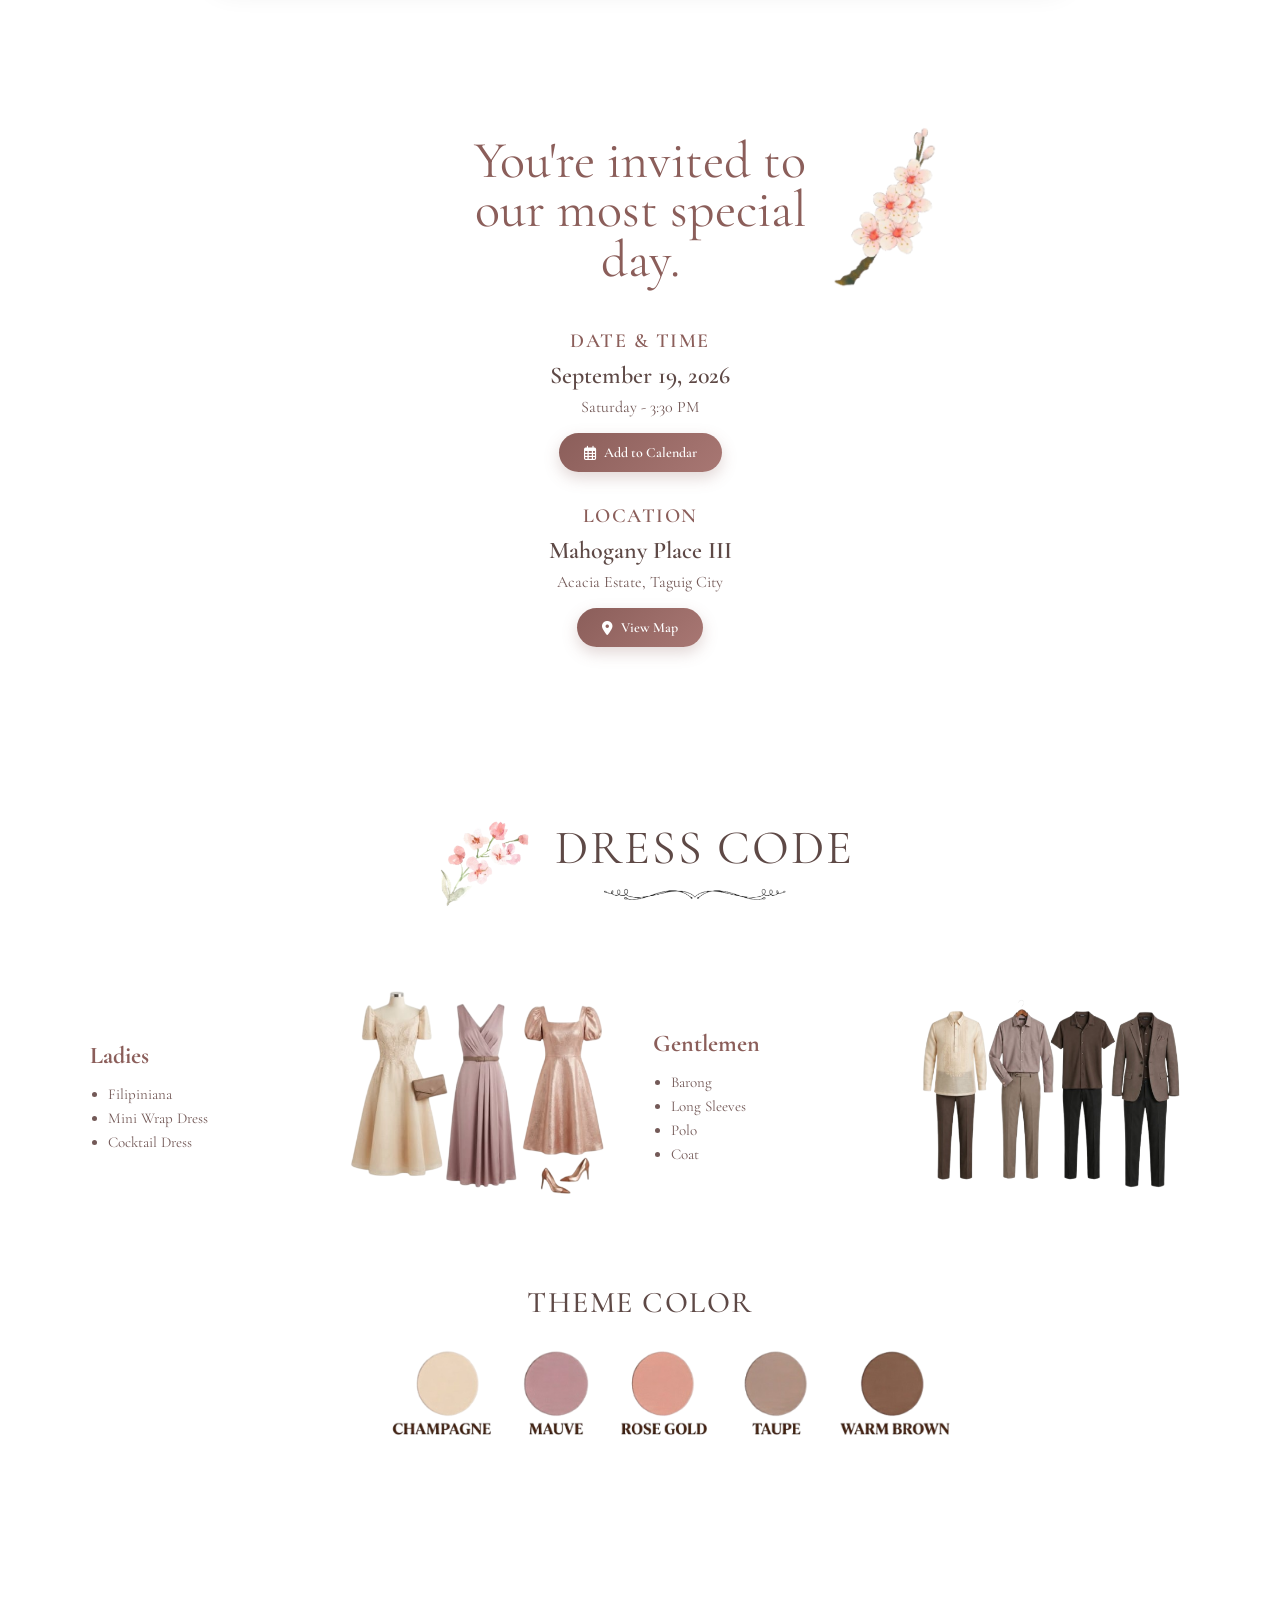
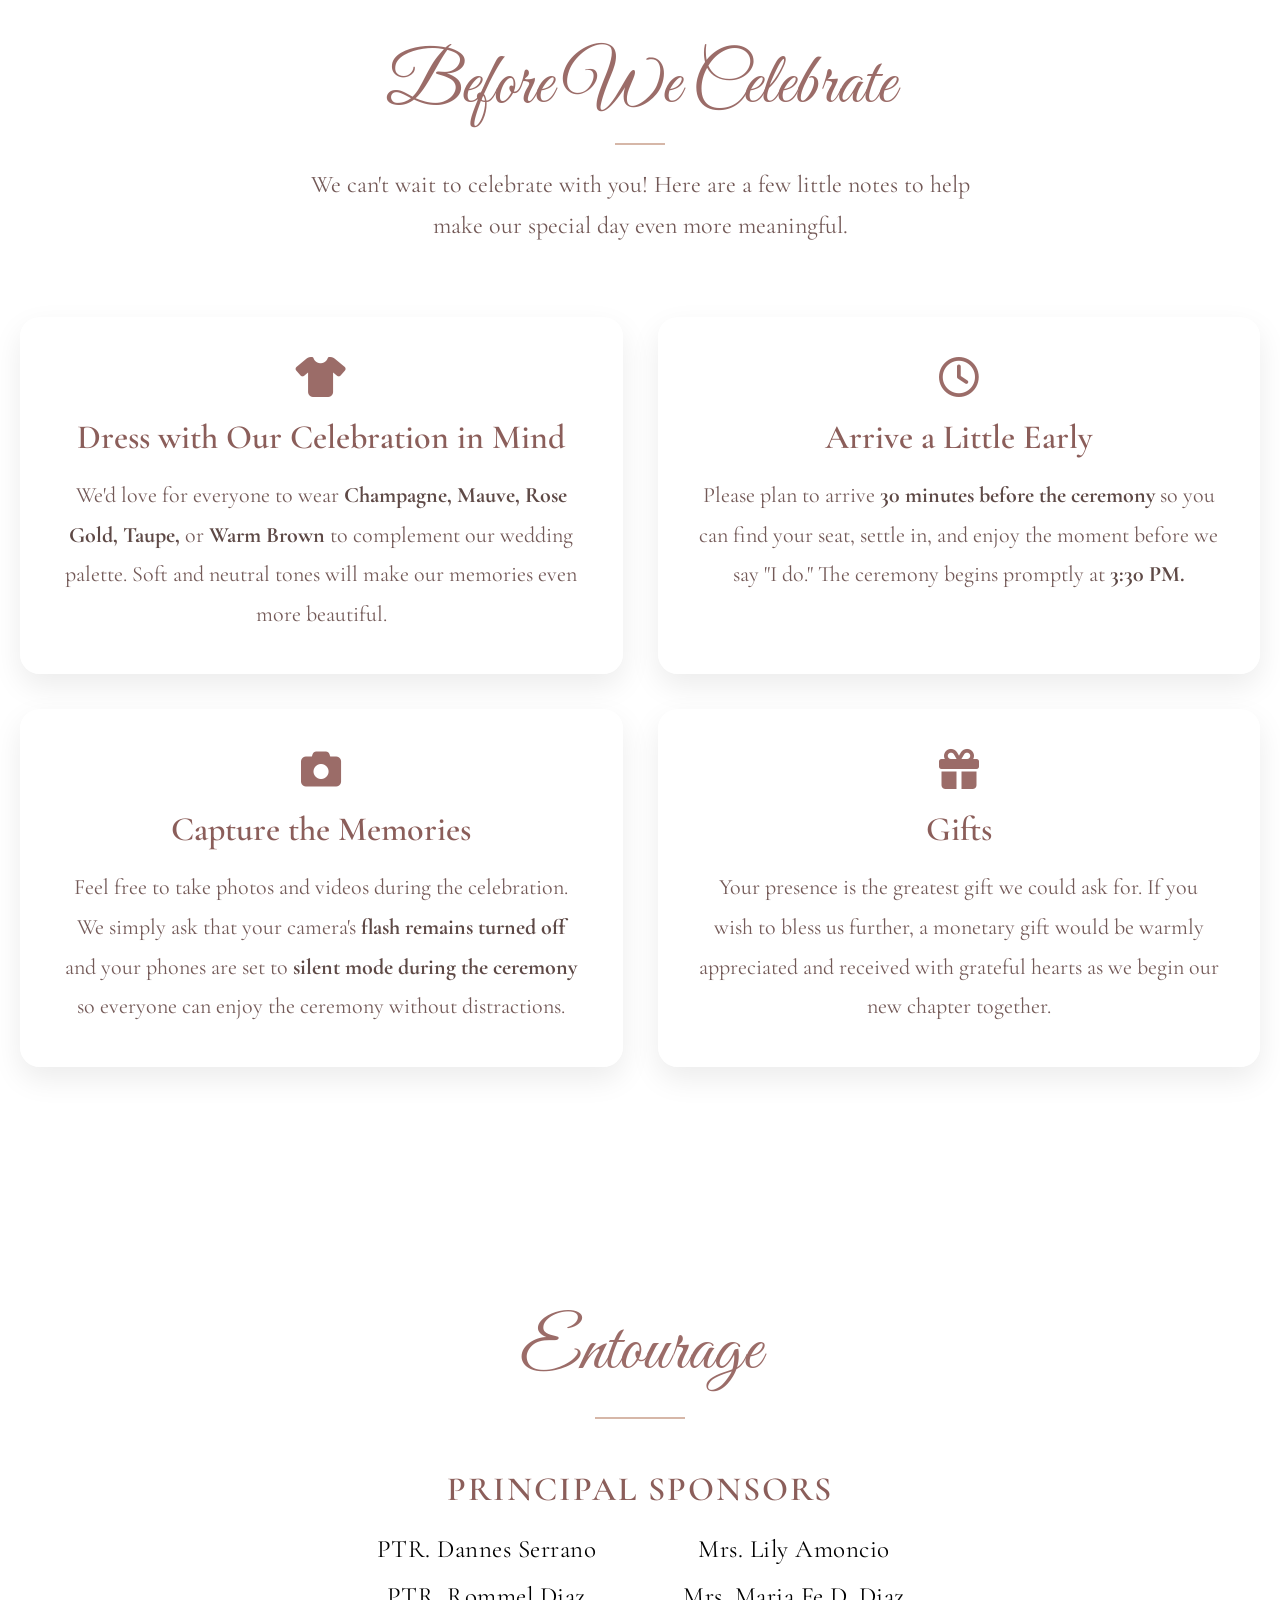
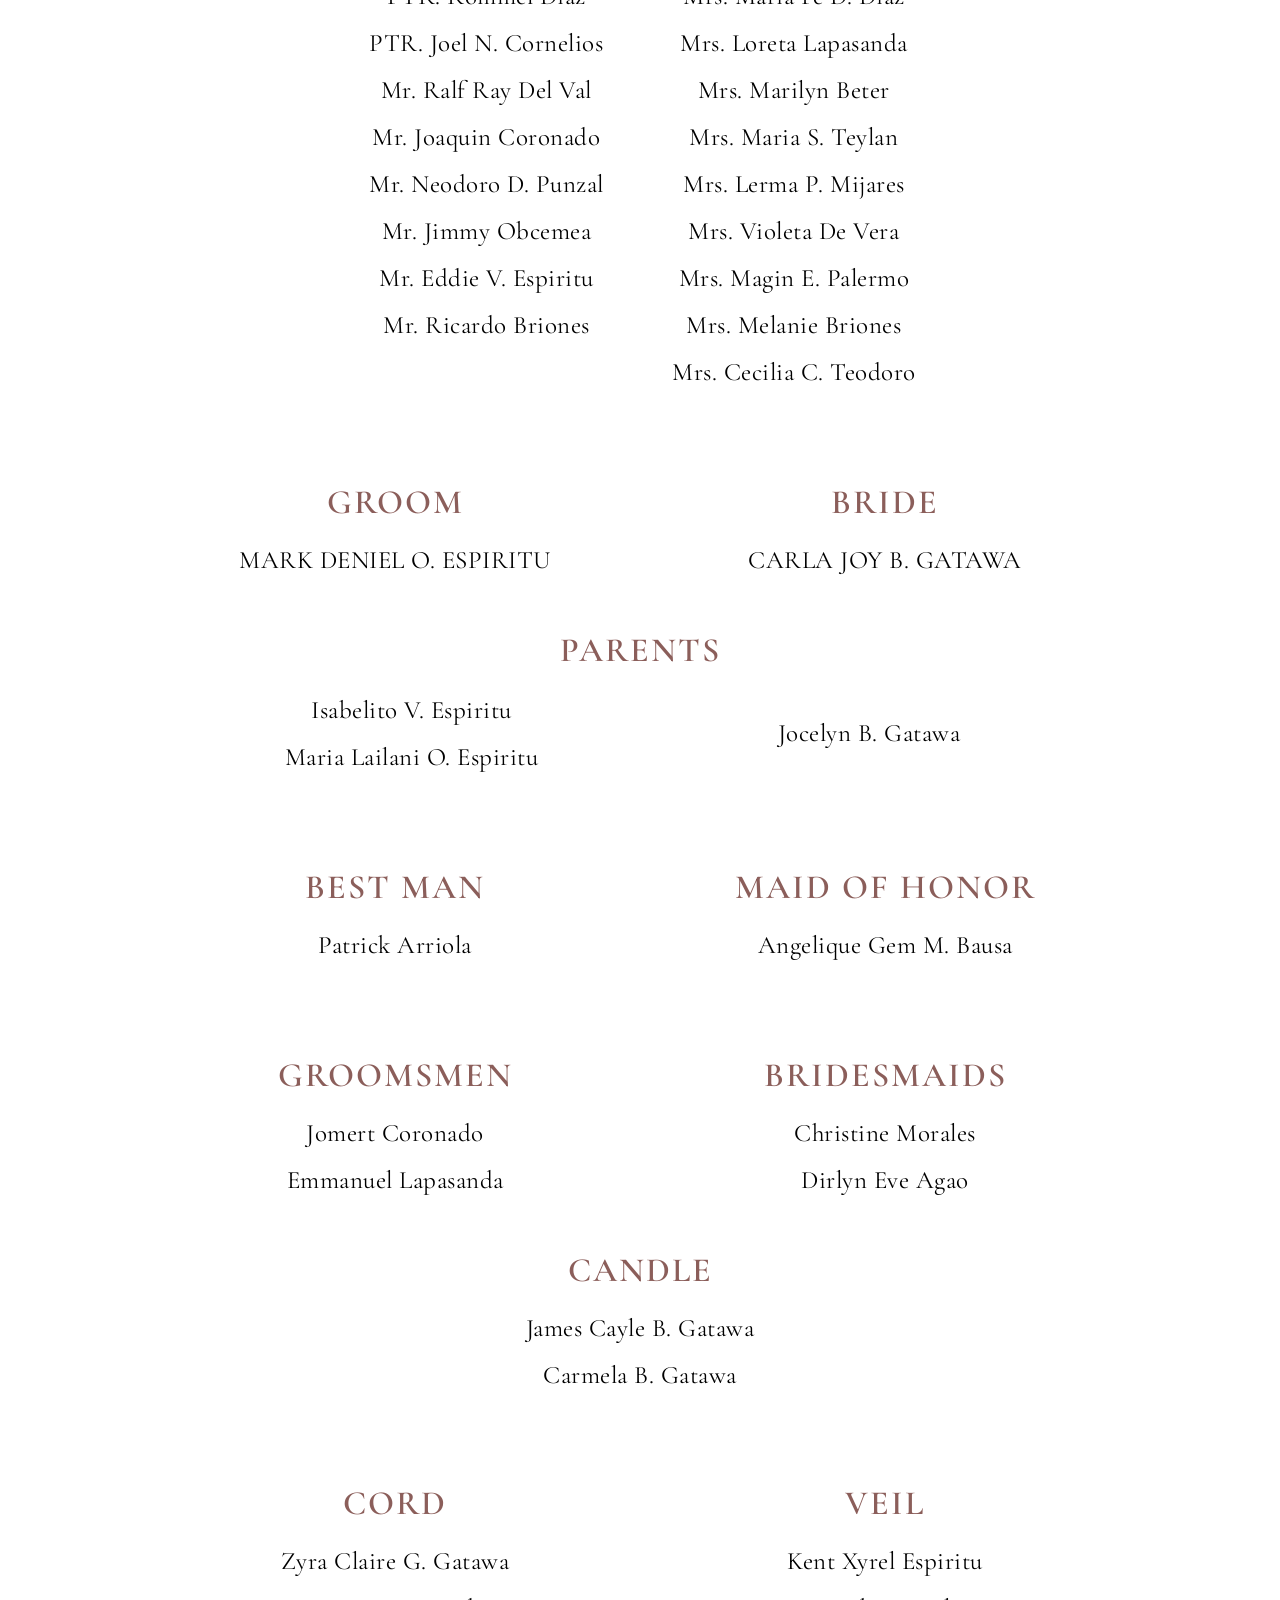
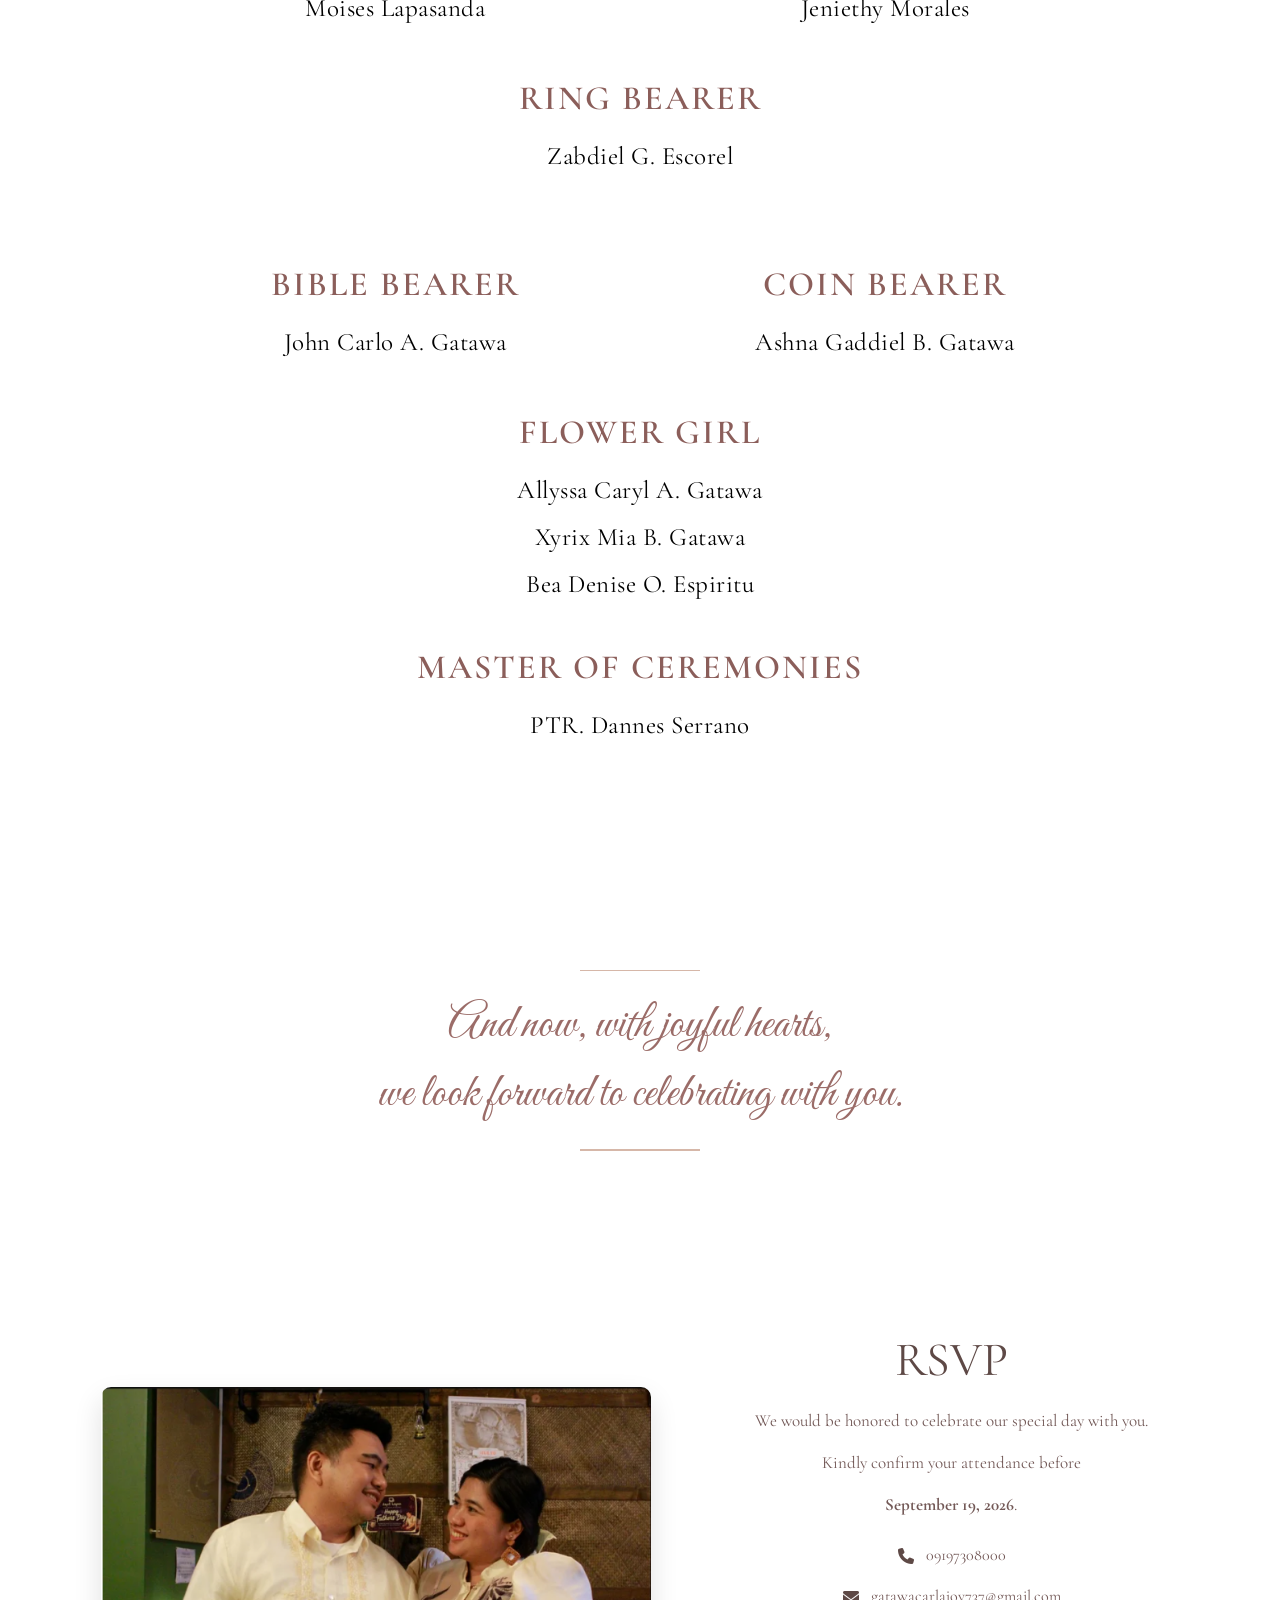
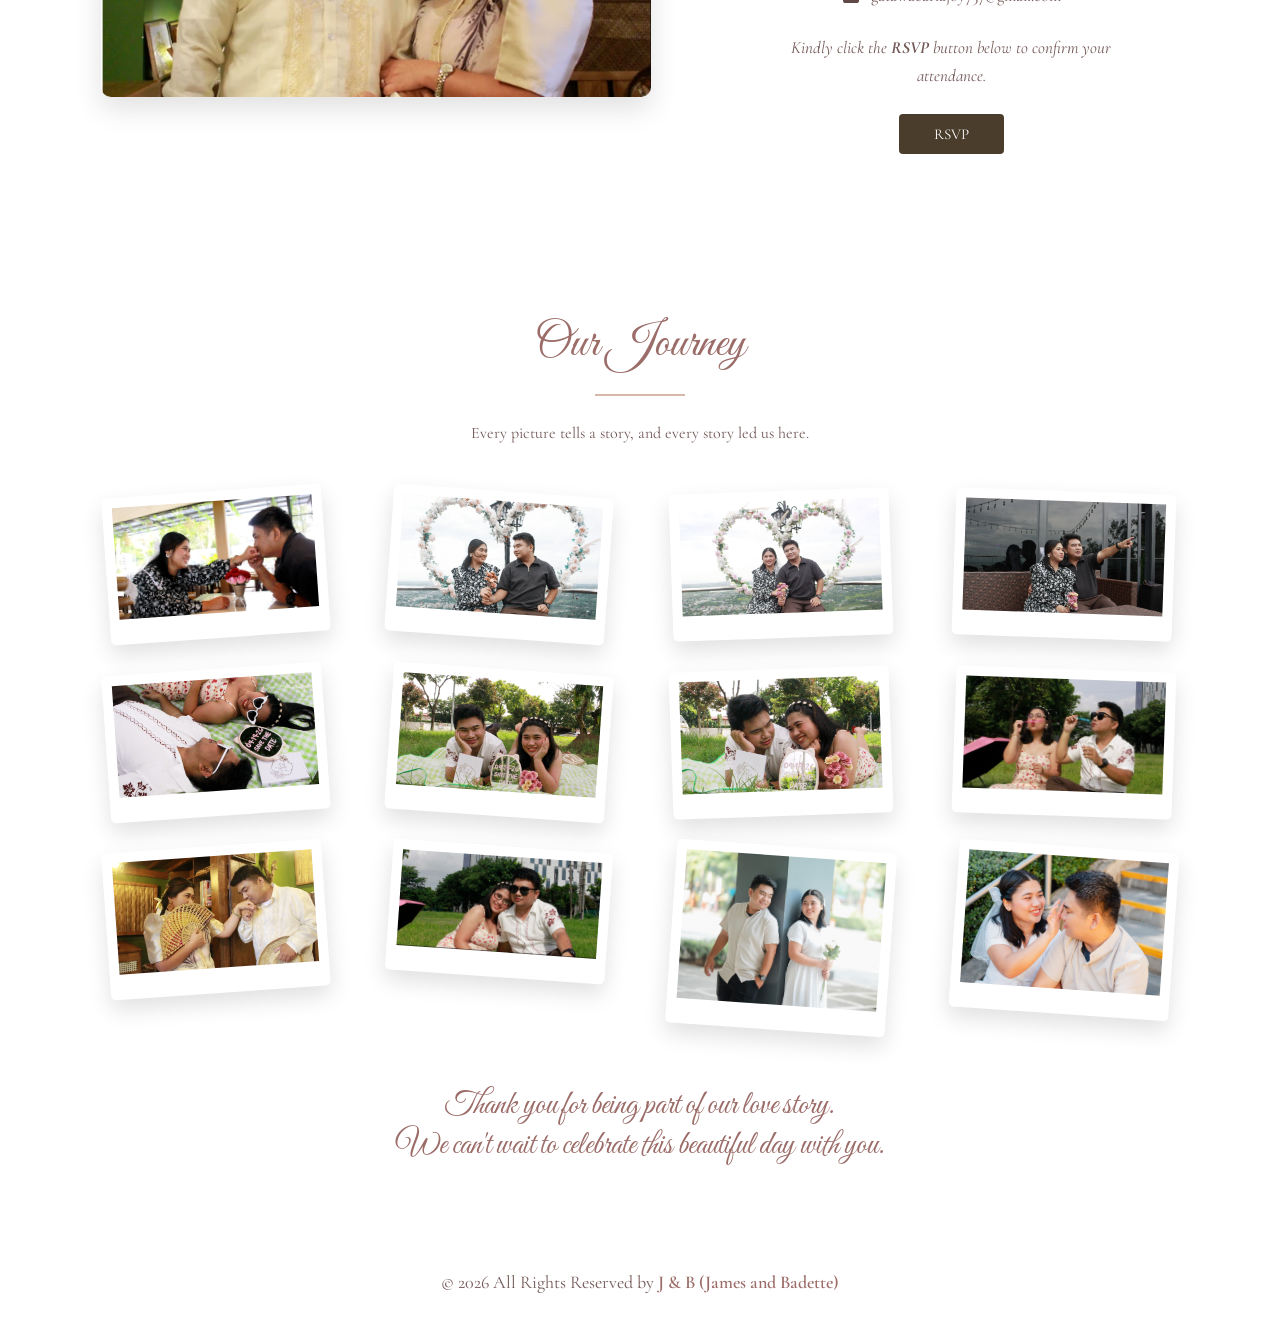
==== commit e15d03e8: "Updated design" ====
--- a/wedding_invitation.html
+++ b/wedding_invitation.html
@@ -400,7 +400,20 @@
 
 </div>
 
-<div class="parents-section">
+            <!-- Groom & Bride -->
+    <div class="entourage-row">
+        <div class="entourage-col">
+            <h3>Groom</h3>
+            <p>MARK DENIEL O. ESPIRITU</p>
+        </div>
+
+        <div class="entourage-col">
+            <h3>Bride</h3>
+            <p>CARLA JOY B. GATAWA</p>
+        </div>
+    </div>
+
+ <div class="parents-section">
 
     <h3>PARENTS</h3>
 
@@ -418,19 +431,7 @@
     </div>
 
 </div> 
-            <!-- Groom & Bride -->
-    <div class="entourage-row">
-        <div class="entourage-col">
-            <h3>Groom</h3>
-            <p>MARK DENIEL O. ESPIRITU</p>
-        </div>
-
-        <div class="entourage-col">
-            <h3>Bride</h3>
-            <p>CARLA JOY B. GATAWA</p>
-        </div>
-    </div>
-
+   
            <!-- Best Man & Maid of Honor -->
     <div class="entourage-row">
         <div class="entourage-col">
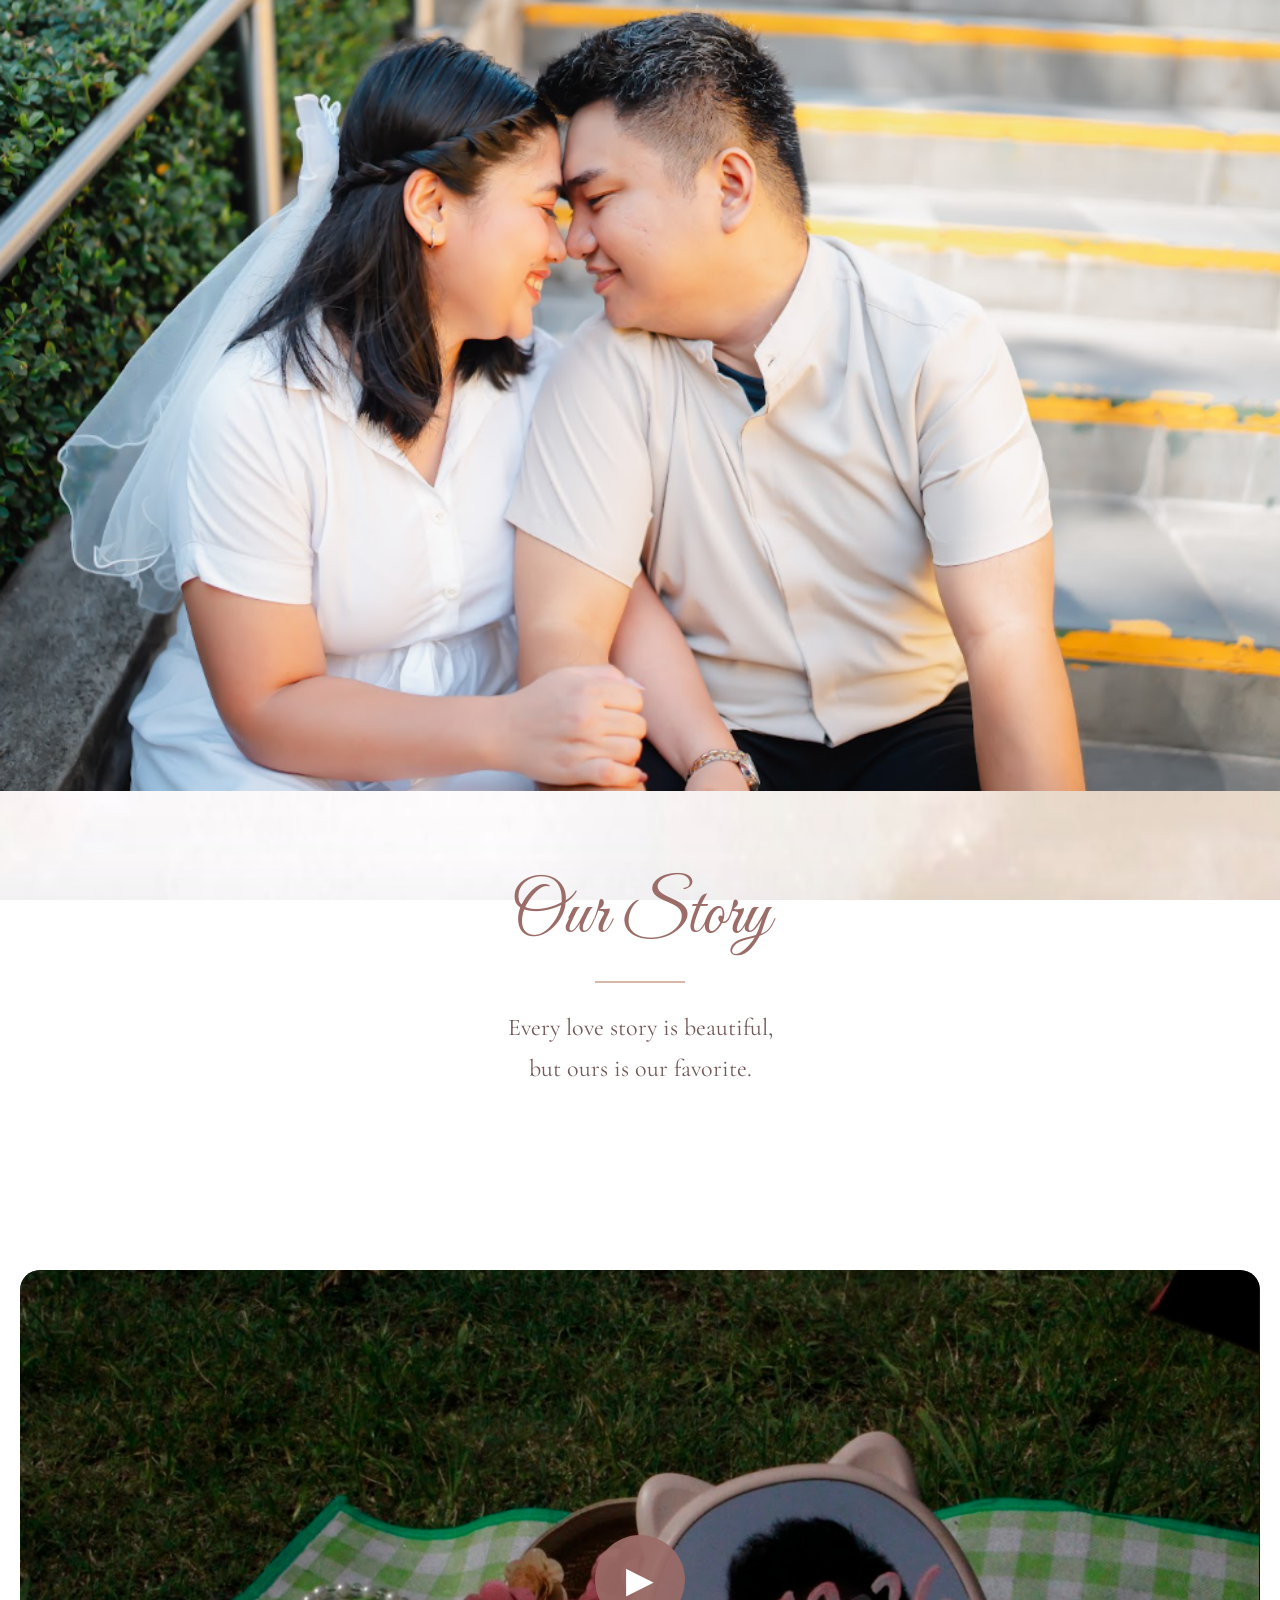
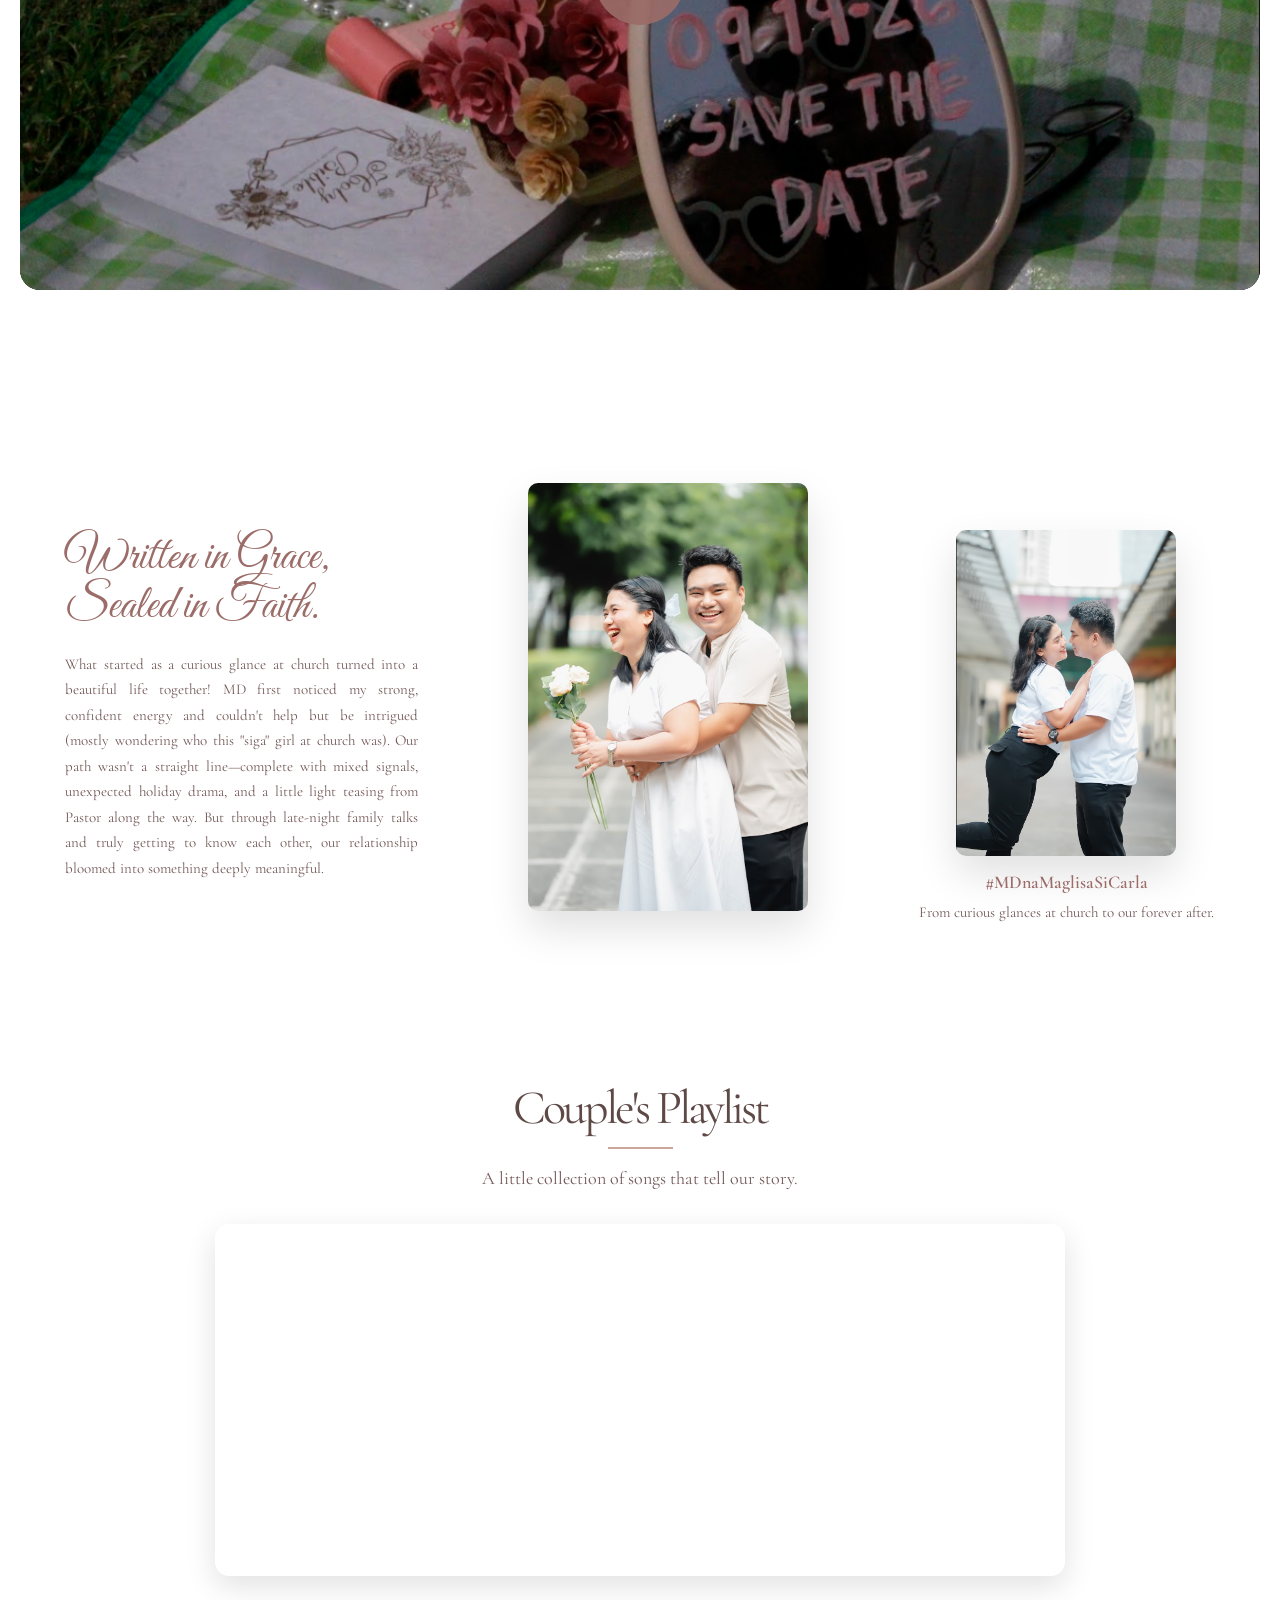
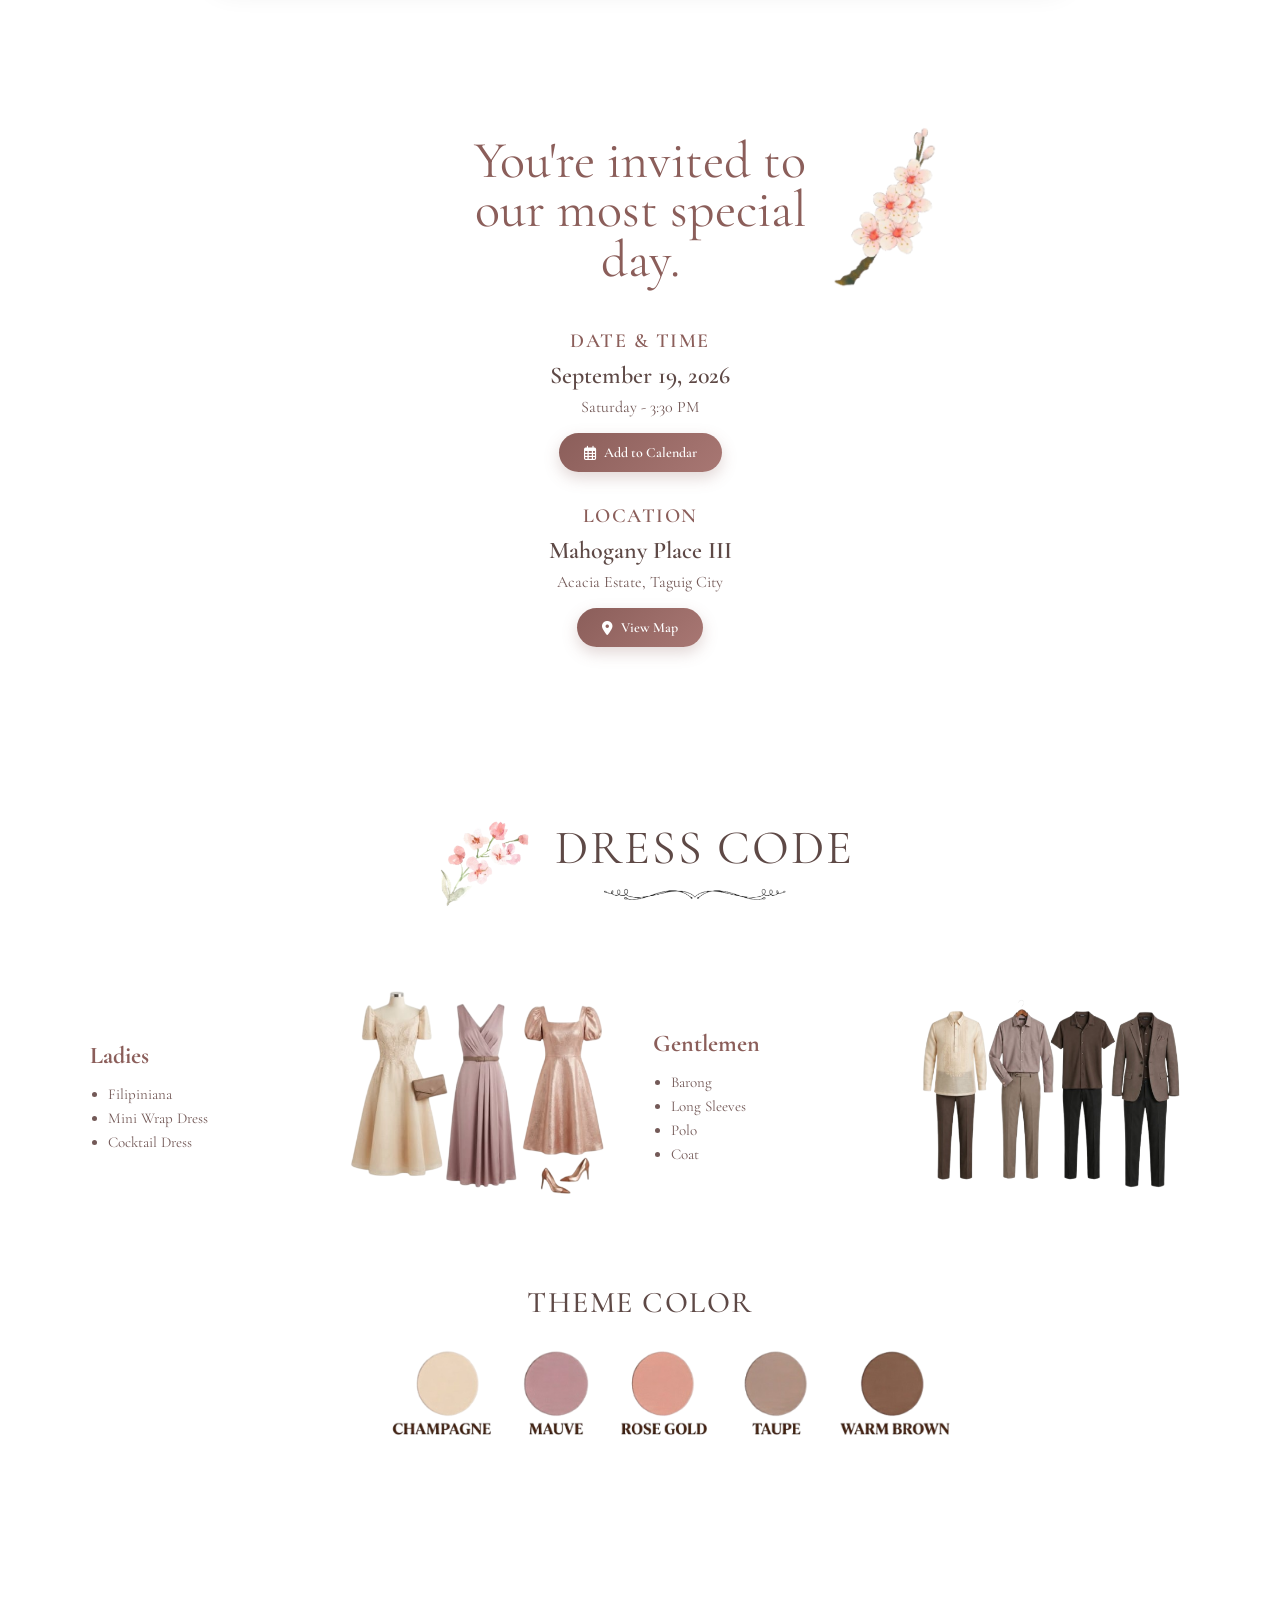
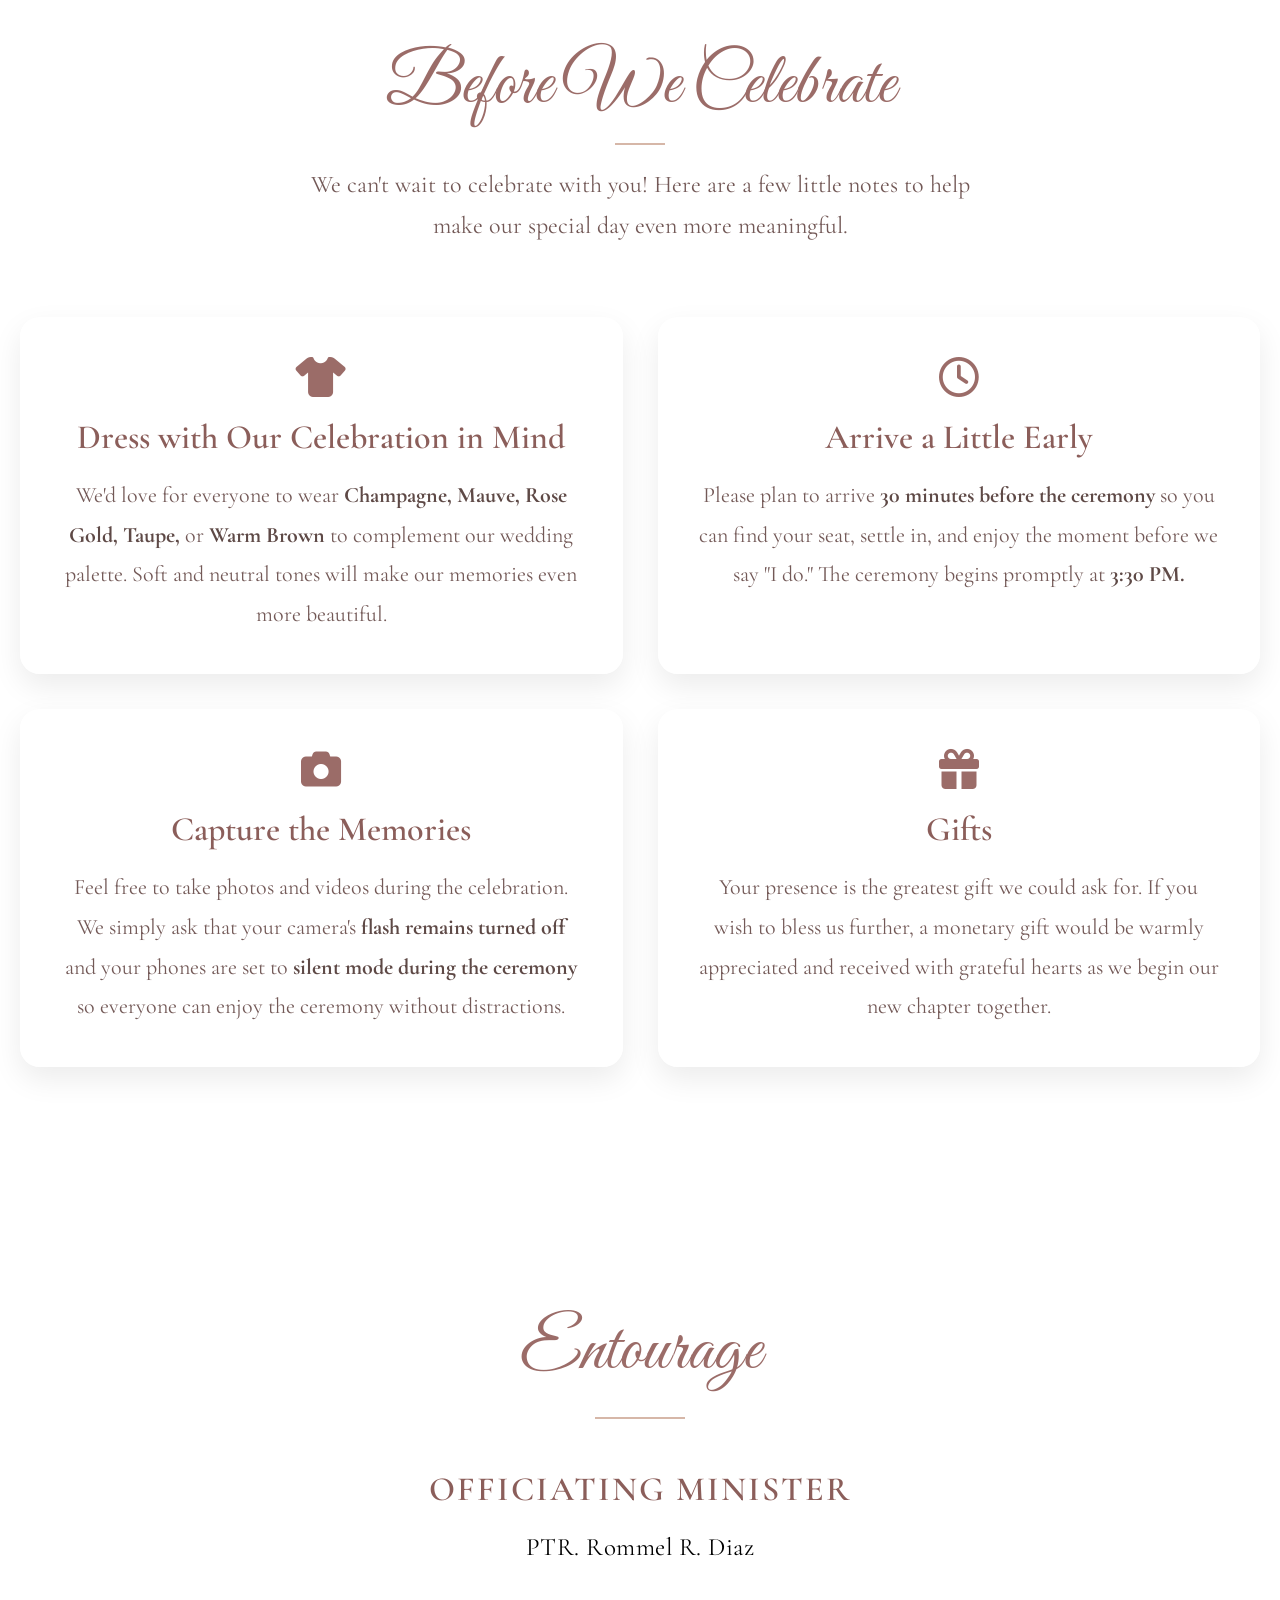
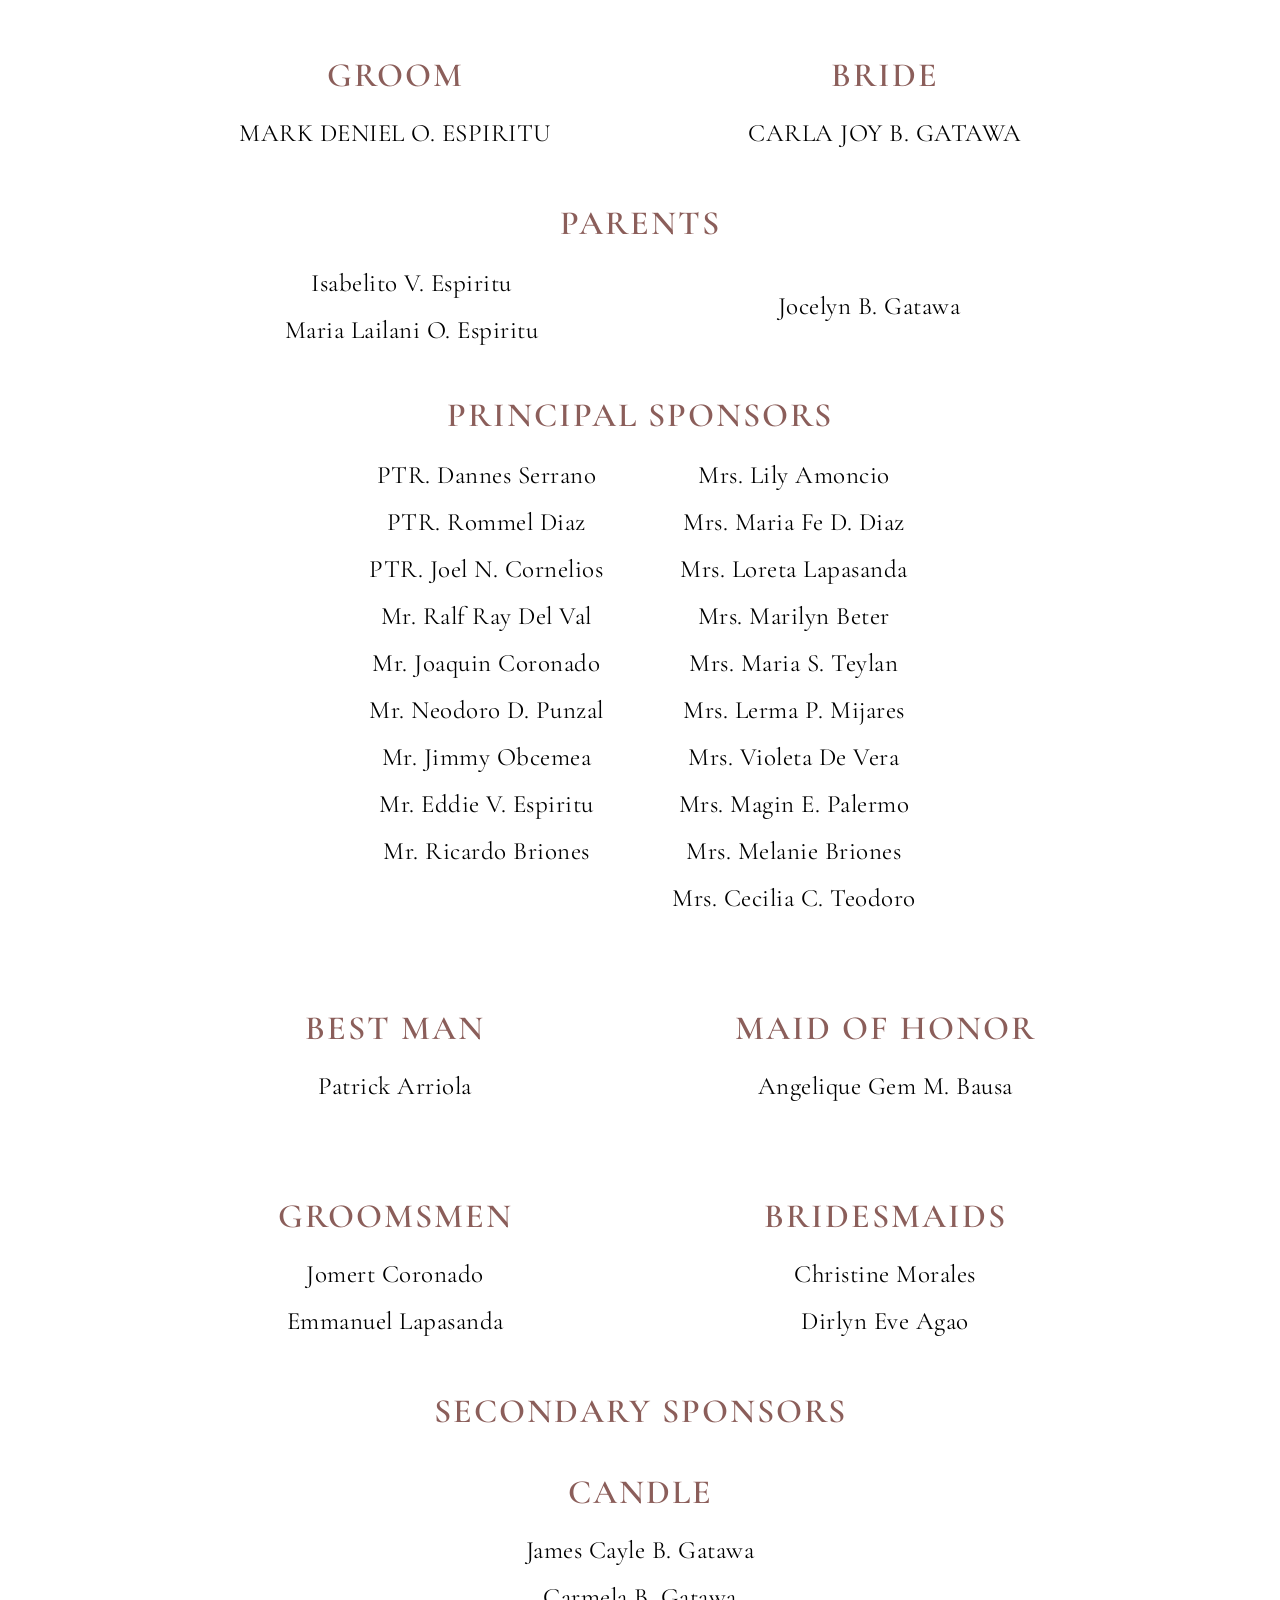
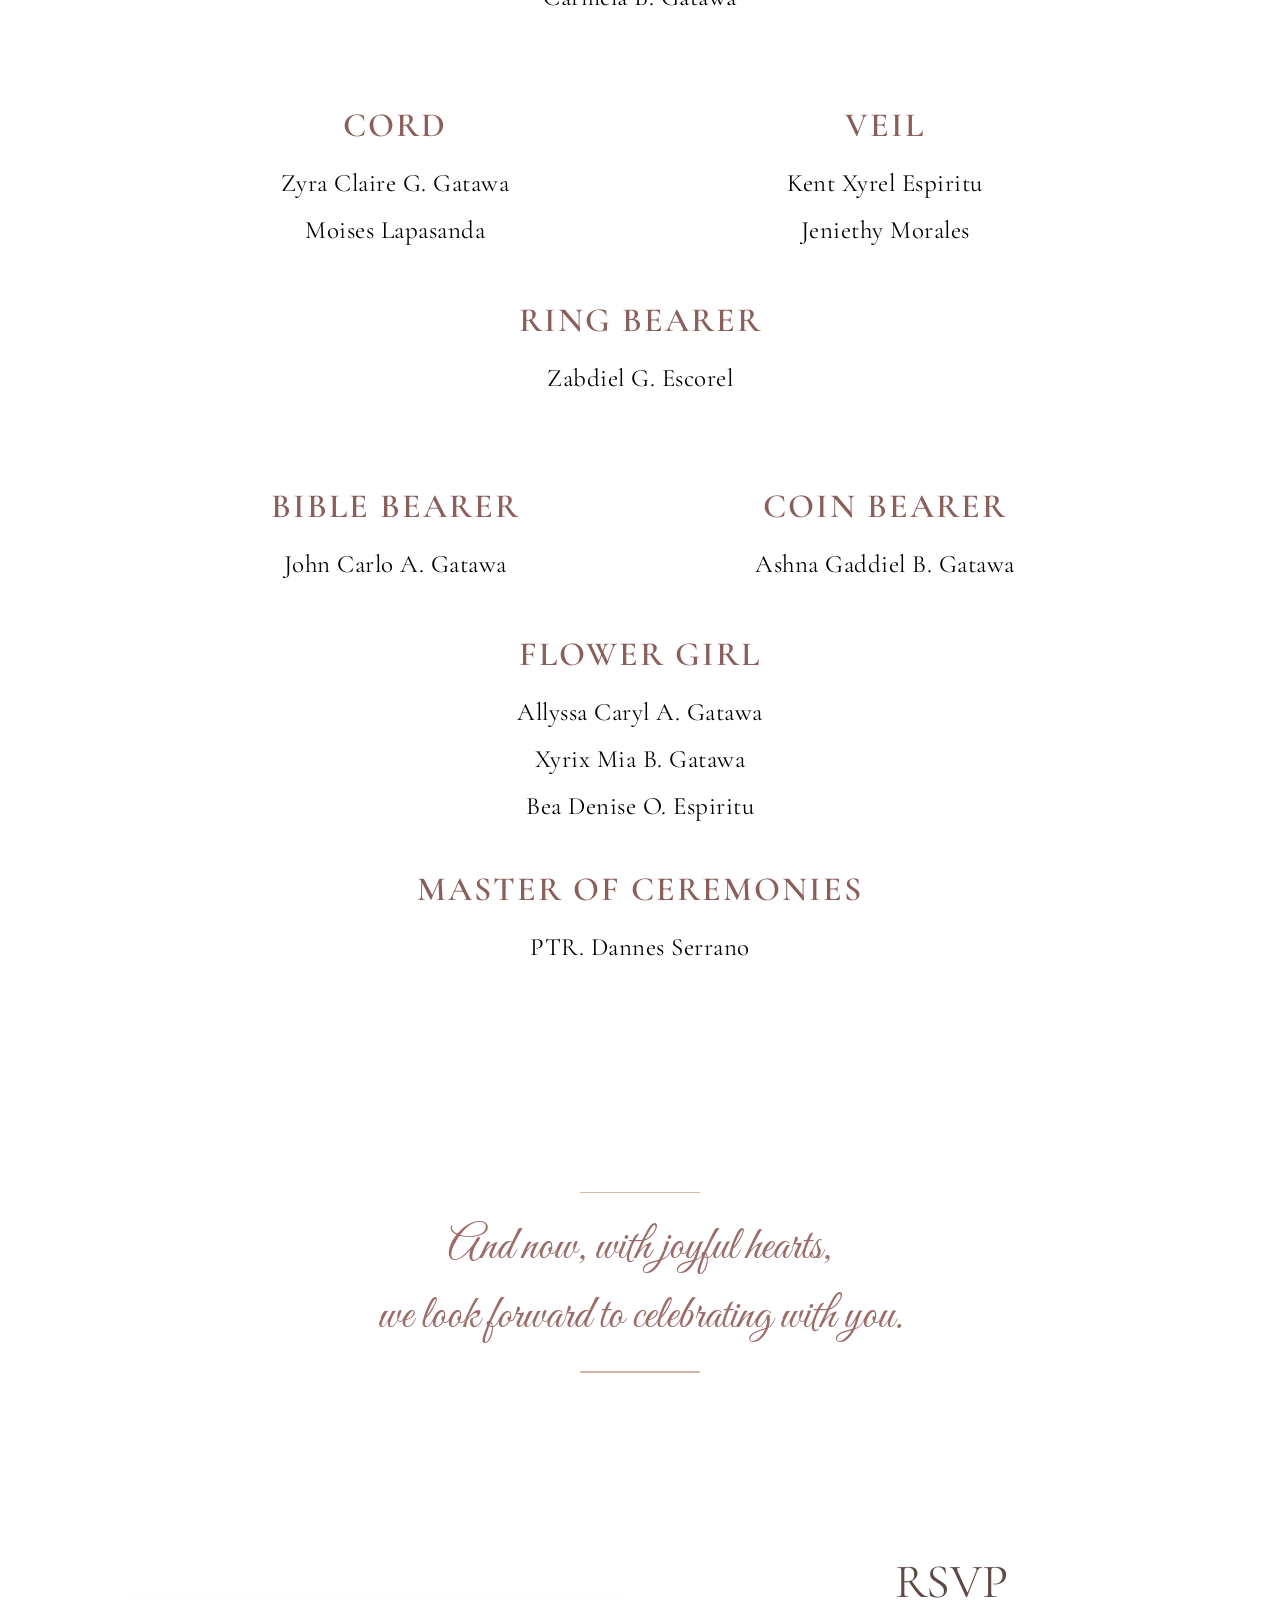
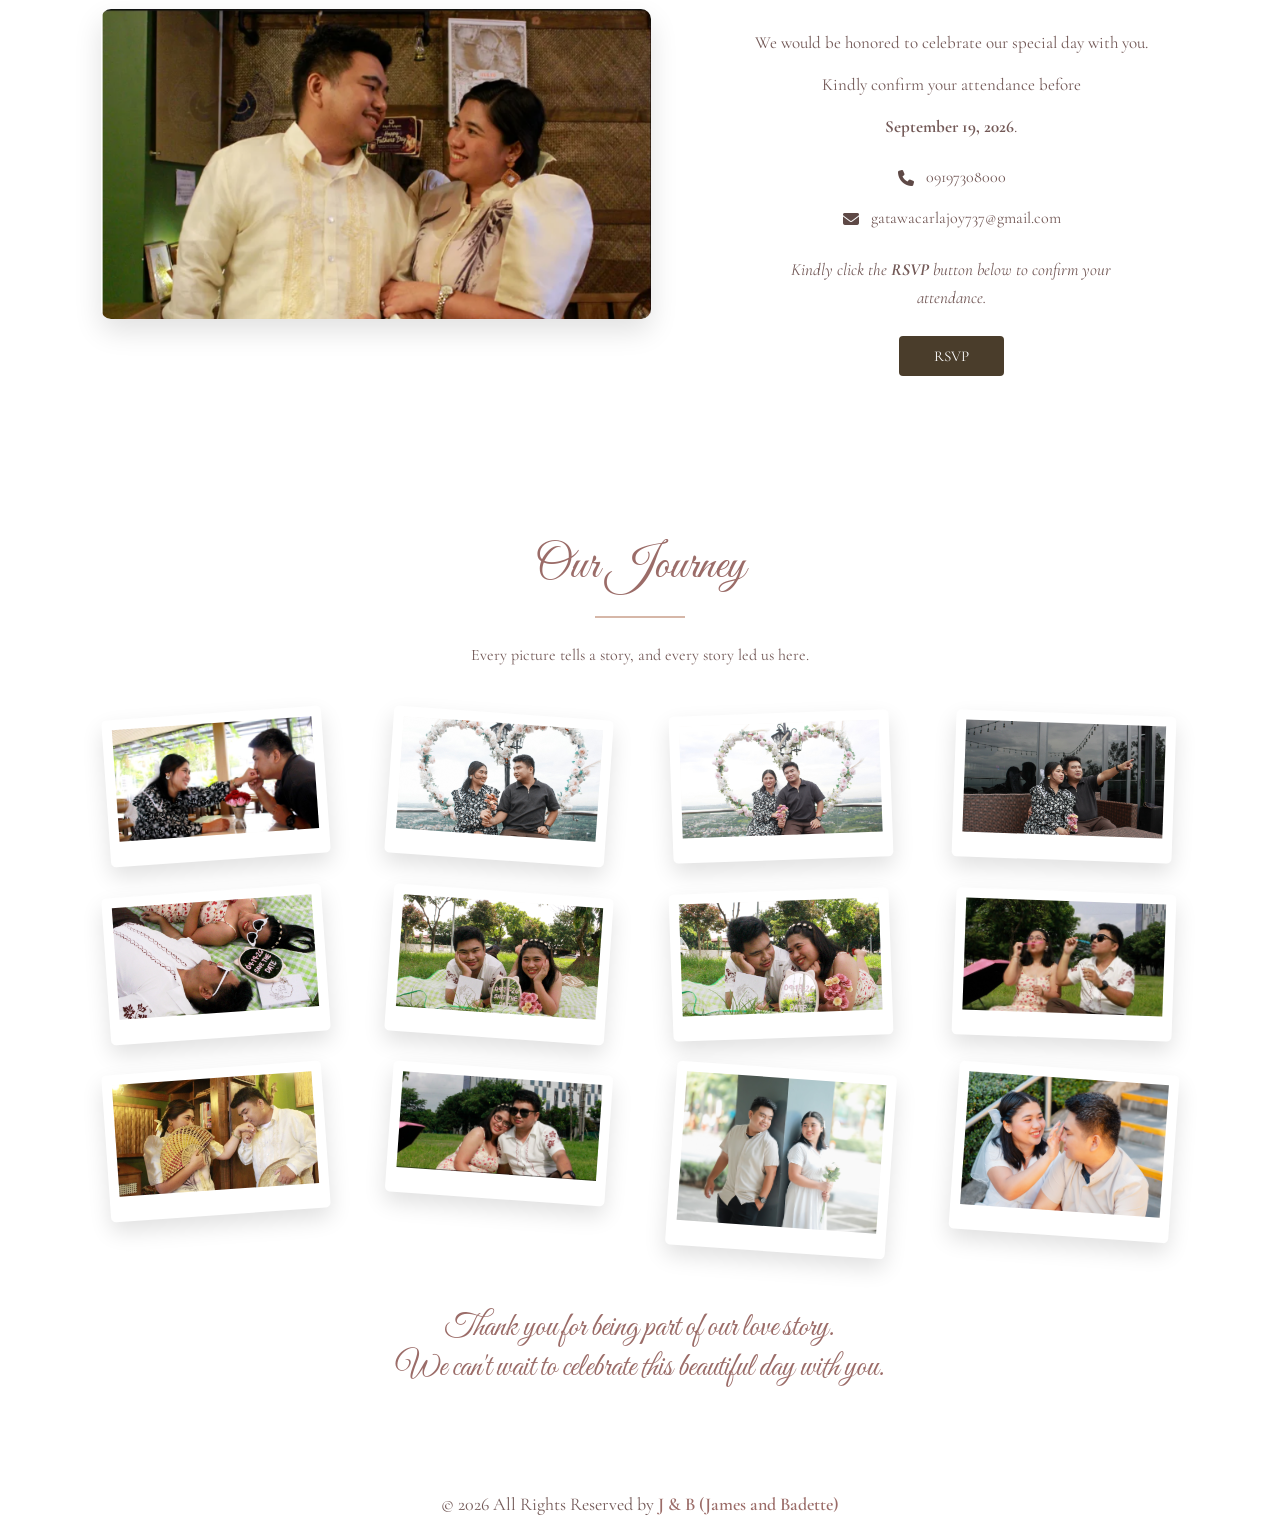
==== commit 531c768d: "Updated design" ====
--- a/wedding_invitation.html
+++ b/wedding_invitation.html
@@ -369,7 +369,42 @@
 
         <div class="entourage-list">
 
-            <h3>Principal Sponsors</h3>
+            
+    <h3>Officiating Minister</h3>
+    <p>PTR. Rommel R. Diaz</p>
+    
+             <!-- Groom & Bride -->
+    <div class="entourage-row">
+        <div class="entourage-col">
+            <h3>Groom</h3>
+            <p>MARK DENIEL O. ESPIRITU</p>
+        </div>
+
+        <div class="entourage-col">
+            <h3>Bride</h3>
+            <p>CARLA JOY B. GATAWA</p>
+        </div>
+    </div>
+<div class="parents-section">
+
+    <h3>PARENTS</h3>
+
+    <div class="parents-names">
+
+        <div>
+            <p>Isabelito V. Espiritu</p>
+            <p>Maria Lailani O. Espiritu</p>
+        </div>
+
+        <div>
+            <p>Jocelyn B. Gatawa</p>
+        </div>
+
+    </div>
+
+</div> 
+
+<h3>Principal Sponsors</h3>
 
 <div class="principal-sponsors">
 
@@ -399,38 +434,6 @@
     </div>
 
 </div>
-
-            <!-- Groom & Bride -->
-    <div class="entourage-row">
-        <div class="entourage-col">
-            <h3>Groom</h3>
-            <p>MARK DENIEL O. ESPIRITU</p>
-        </div>
-
-        <div class="entourage-col">
-            <h3>Bride</h3>
-            <p>CARLA JOY B. GATAWA</p>
-        </div>
-    </div>
-
- <div class="parents-section">
-
-    <h3>PARENTS</h3>
-
-    <div class="parents-names">
-
-        <div>
-            <p>Isabelito V. Espiritu</p>
-            <p>Maria Lailani O. Espiritu</p>
-        </div>
-
-        <div>
-            <p>Jocelyn B. Gatawa</p>
-        </div>
-
-    </div>
-
-</div> 
    
            <!-- Best Man & Maid of Honor -->
     <div class="entourage-row">
@@ -459,6 +462,8 @@
             <p>Dirlyn Eve Agao</p>
         </div>
     </div>
+
+    <h3>Secondary Sponsors</h3>
 
     <!-- Candle -->
     <h3>Candle</h3>
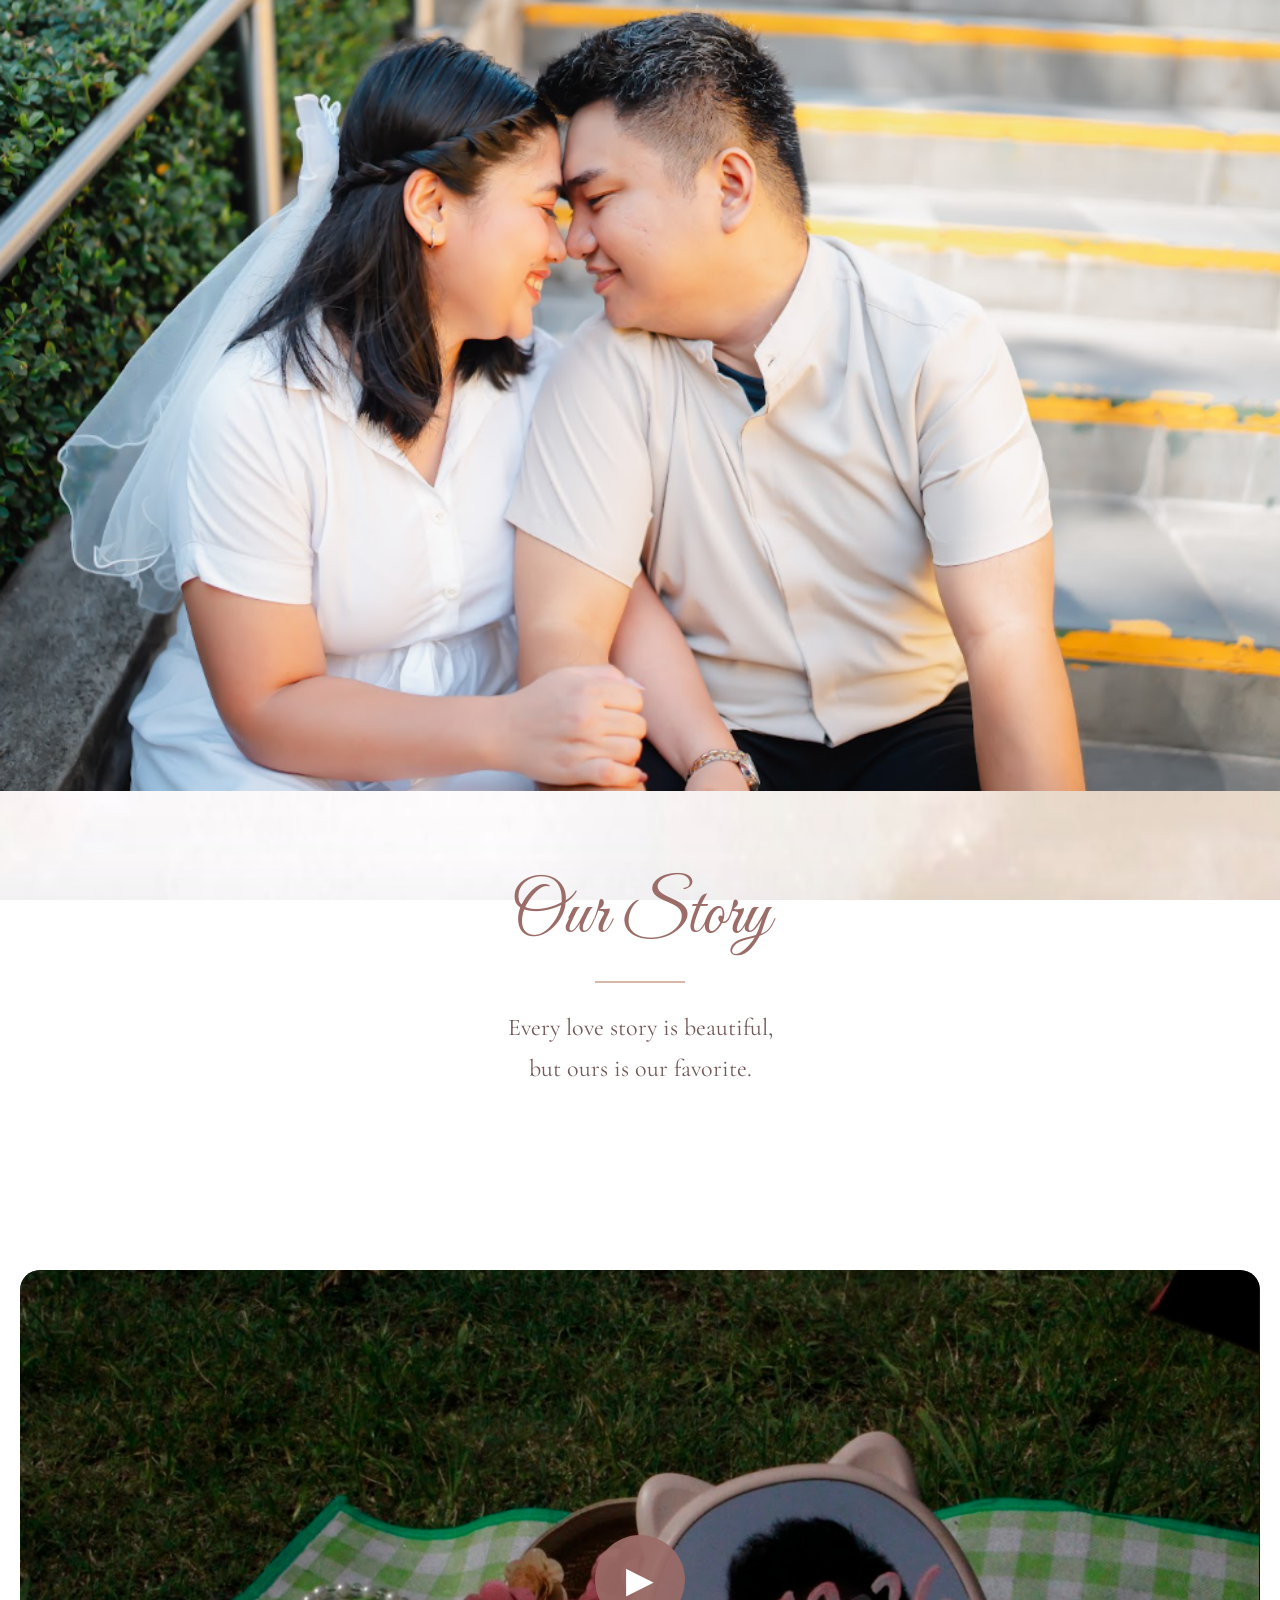
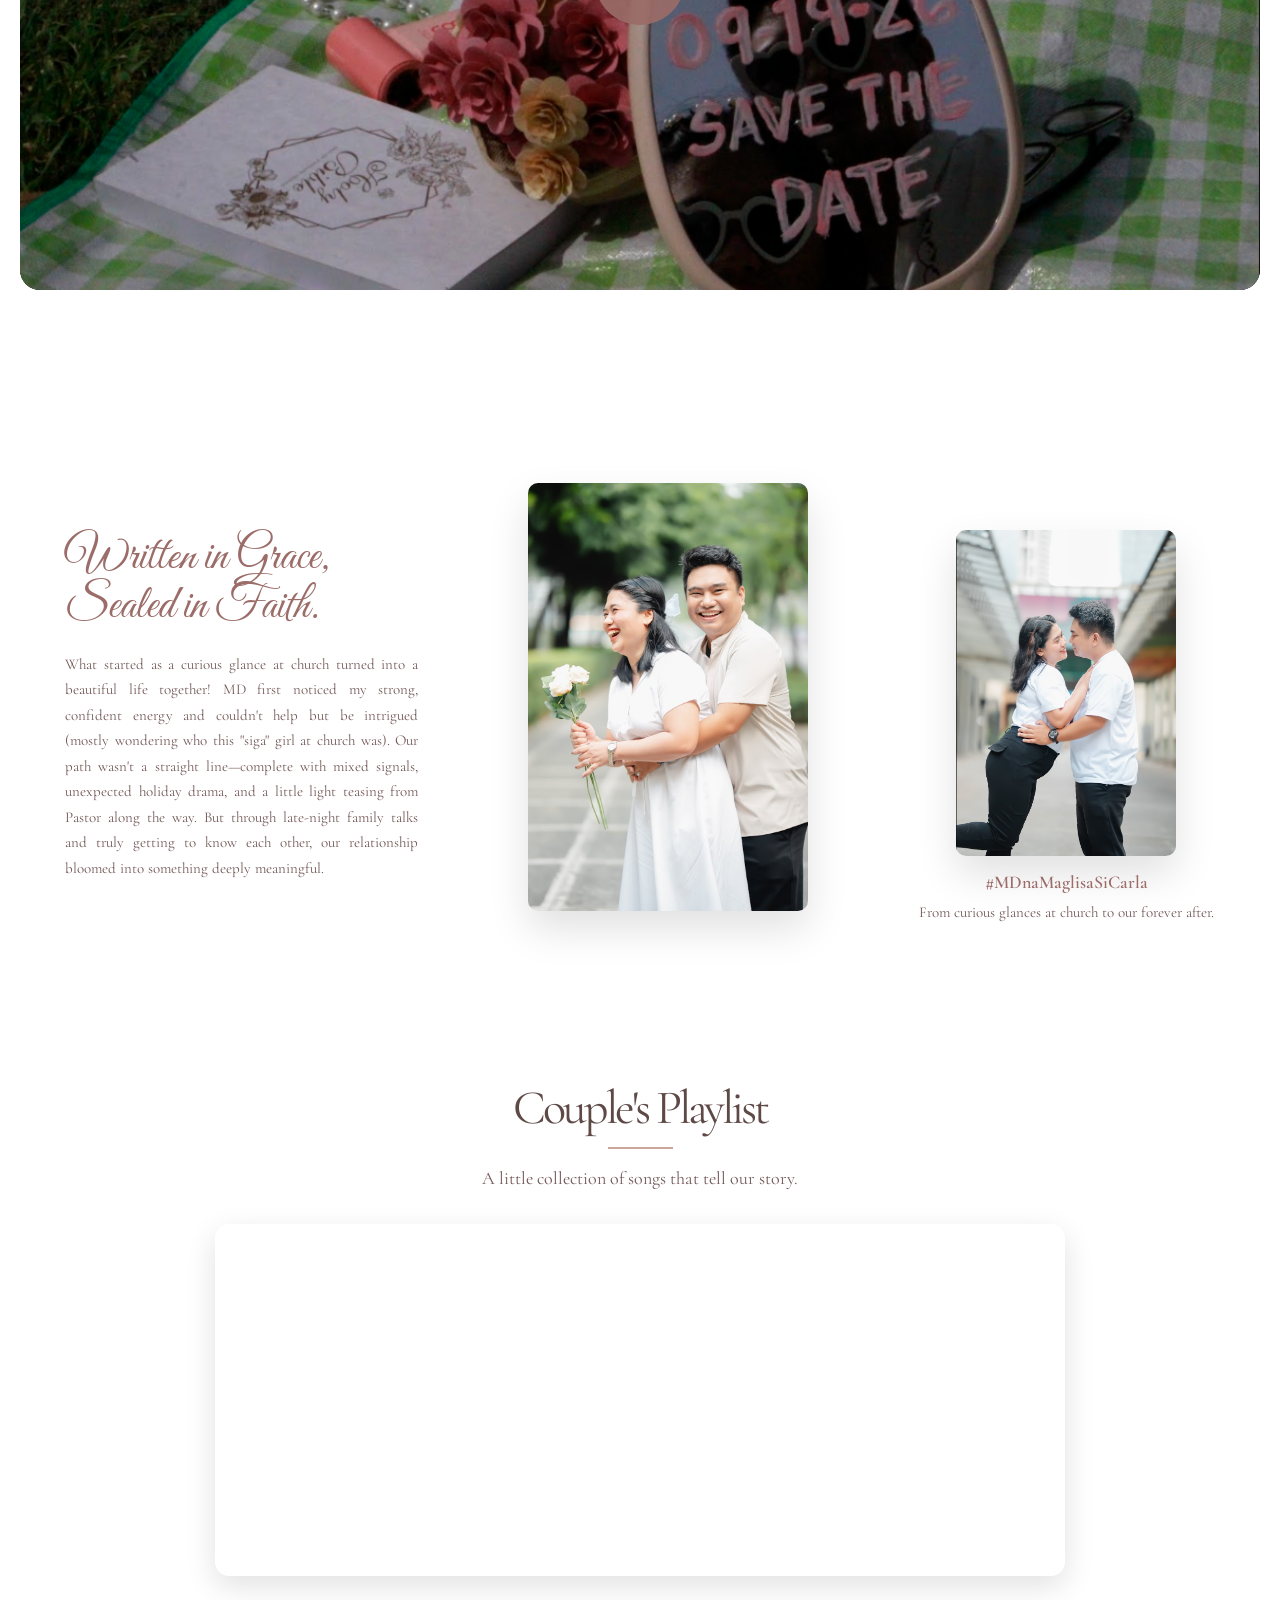
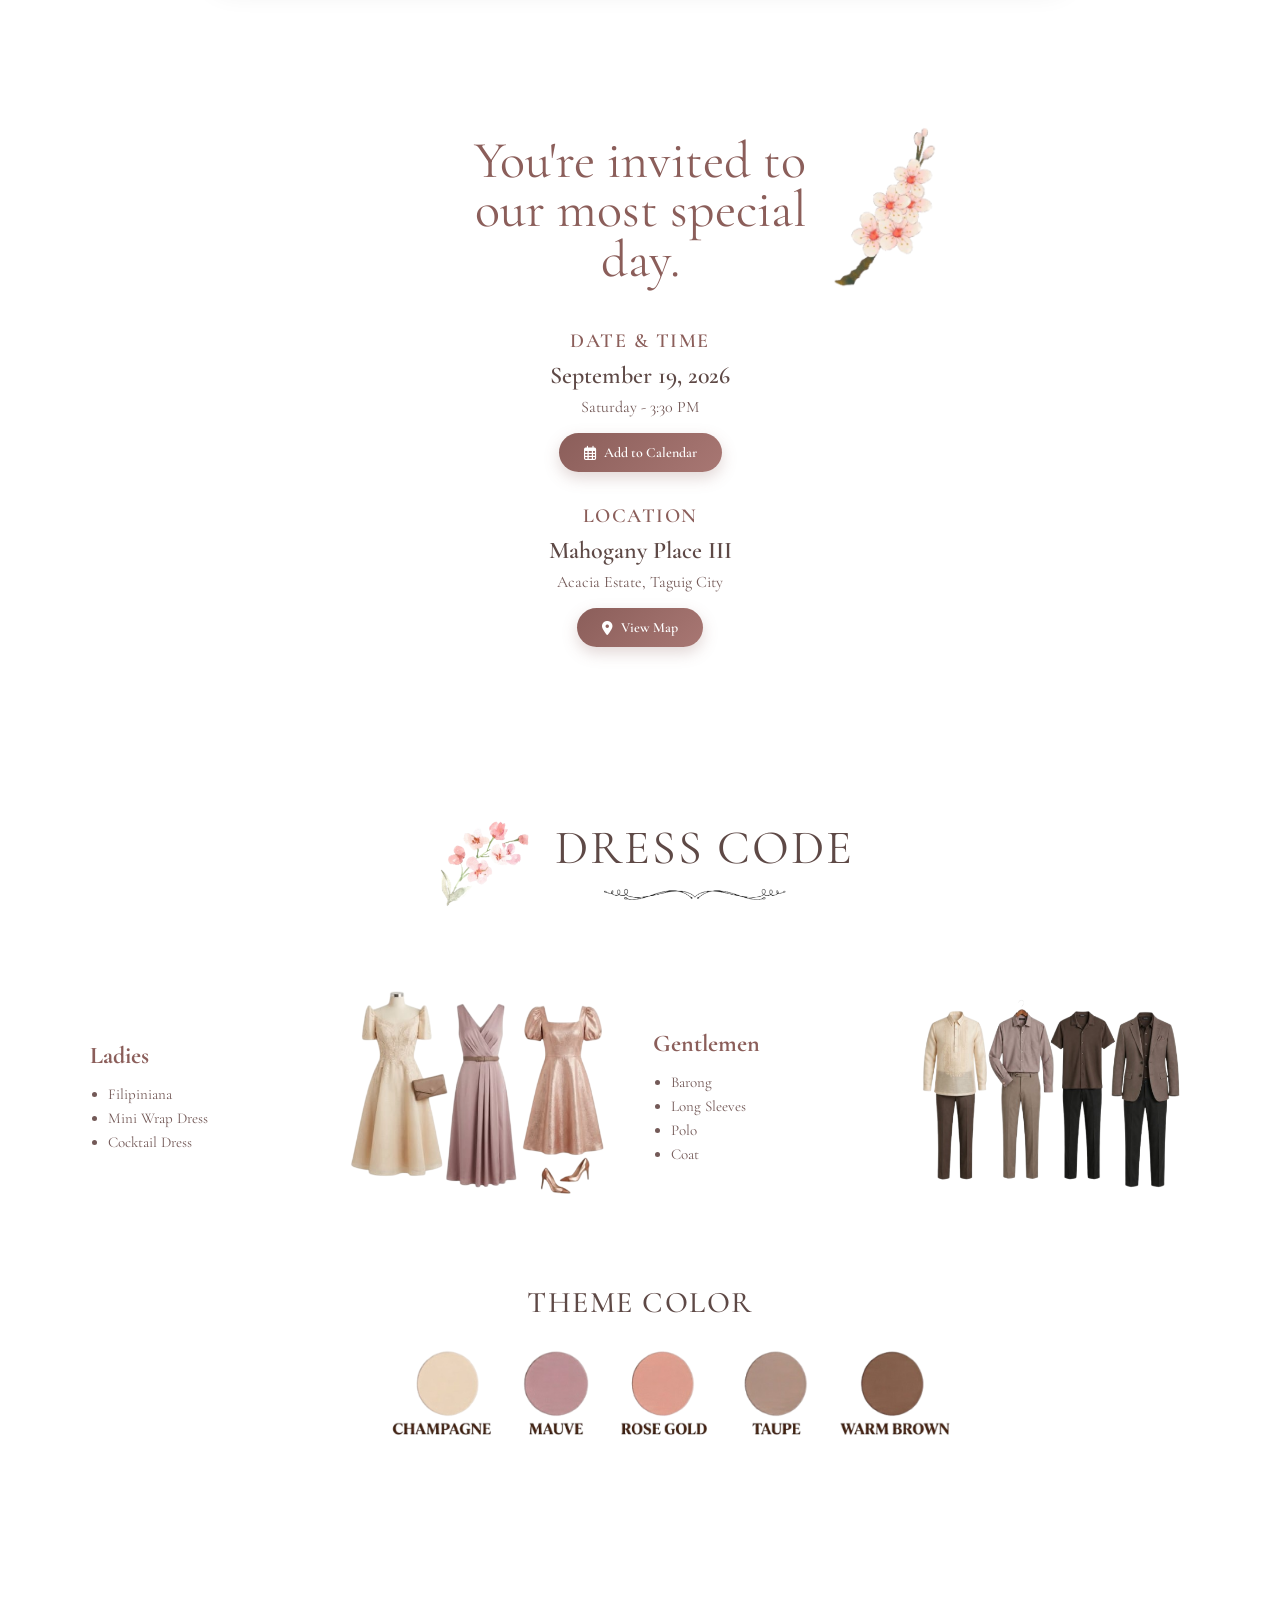
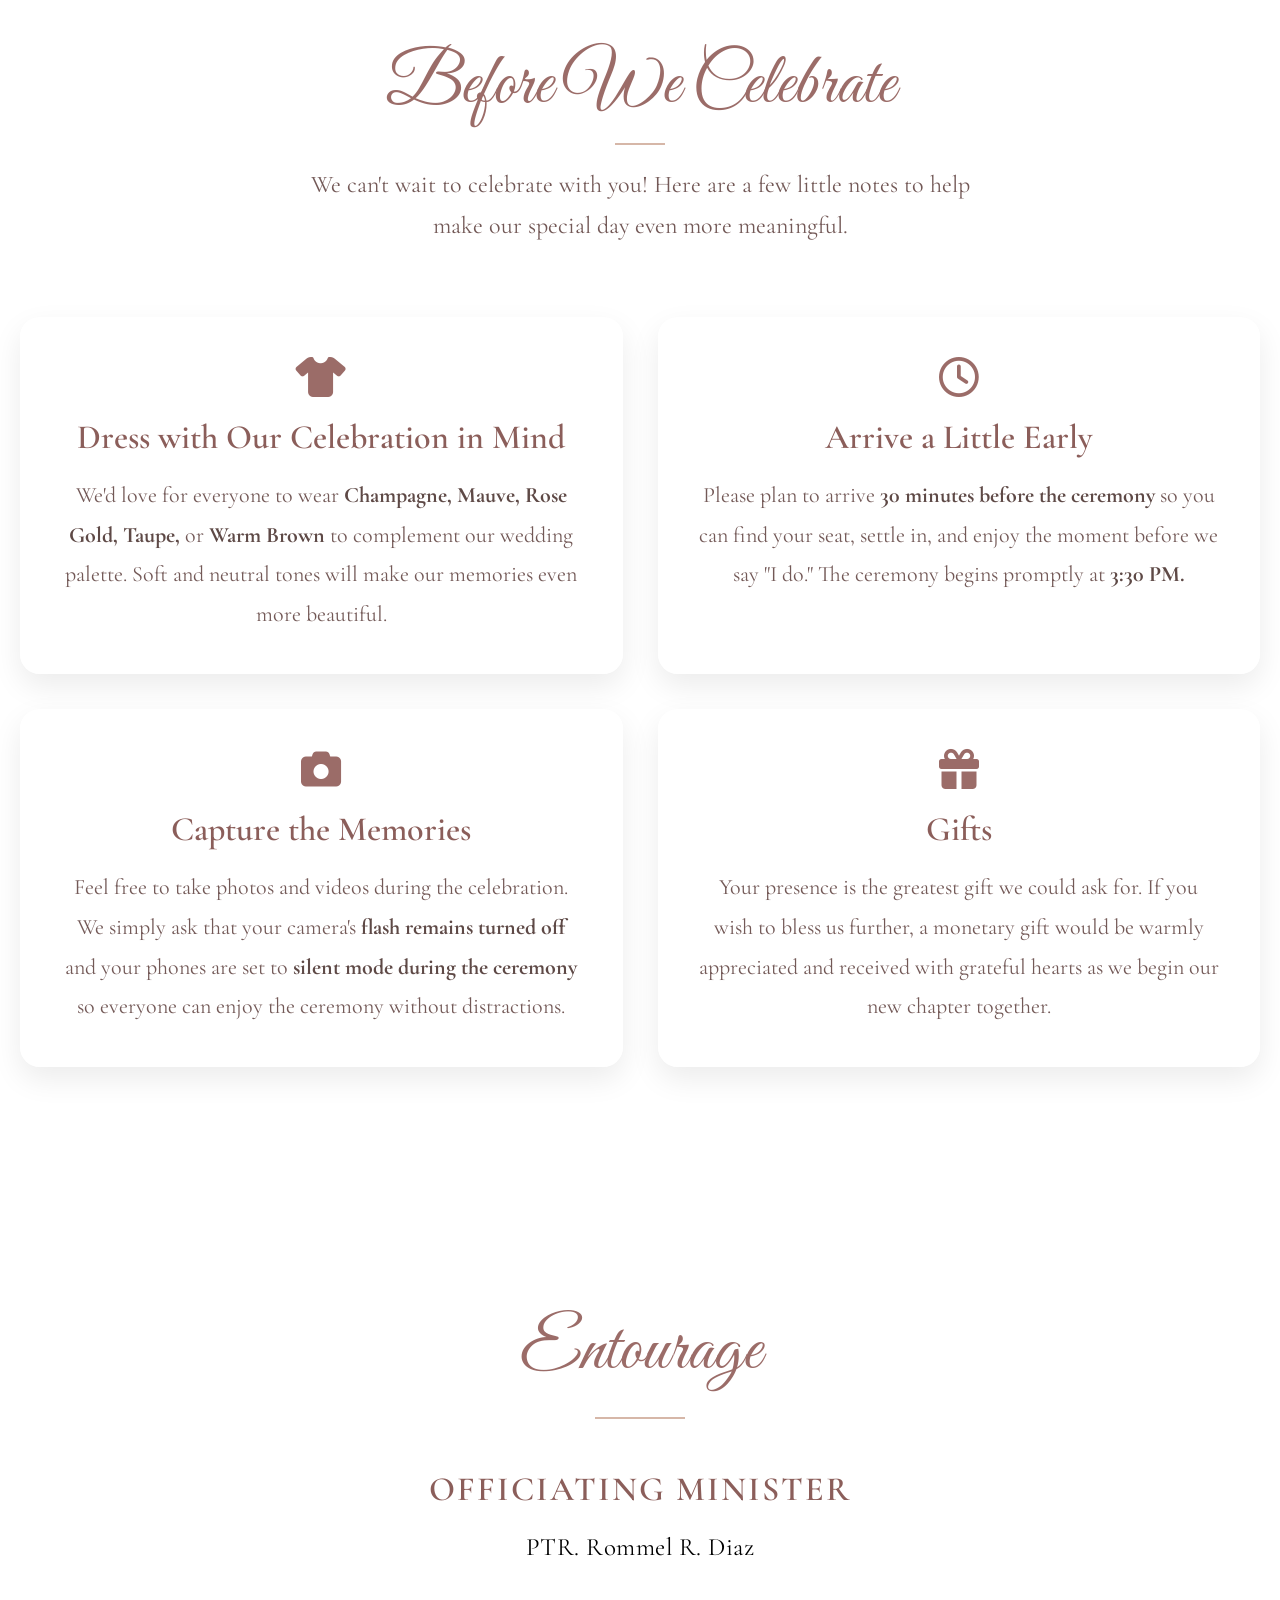
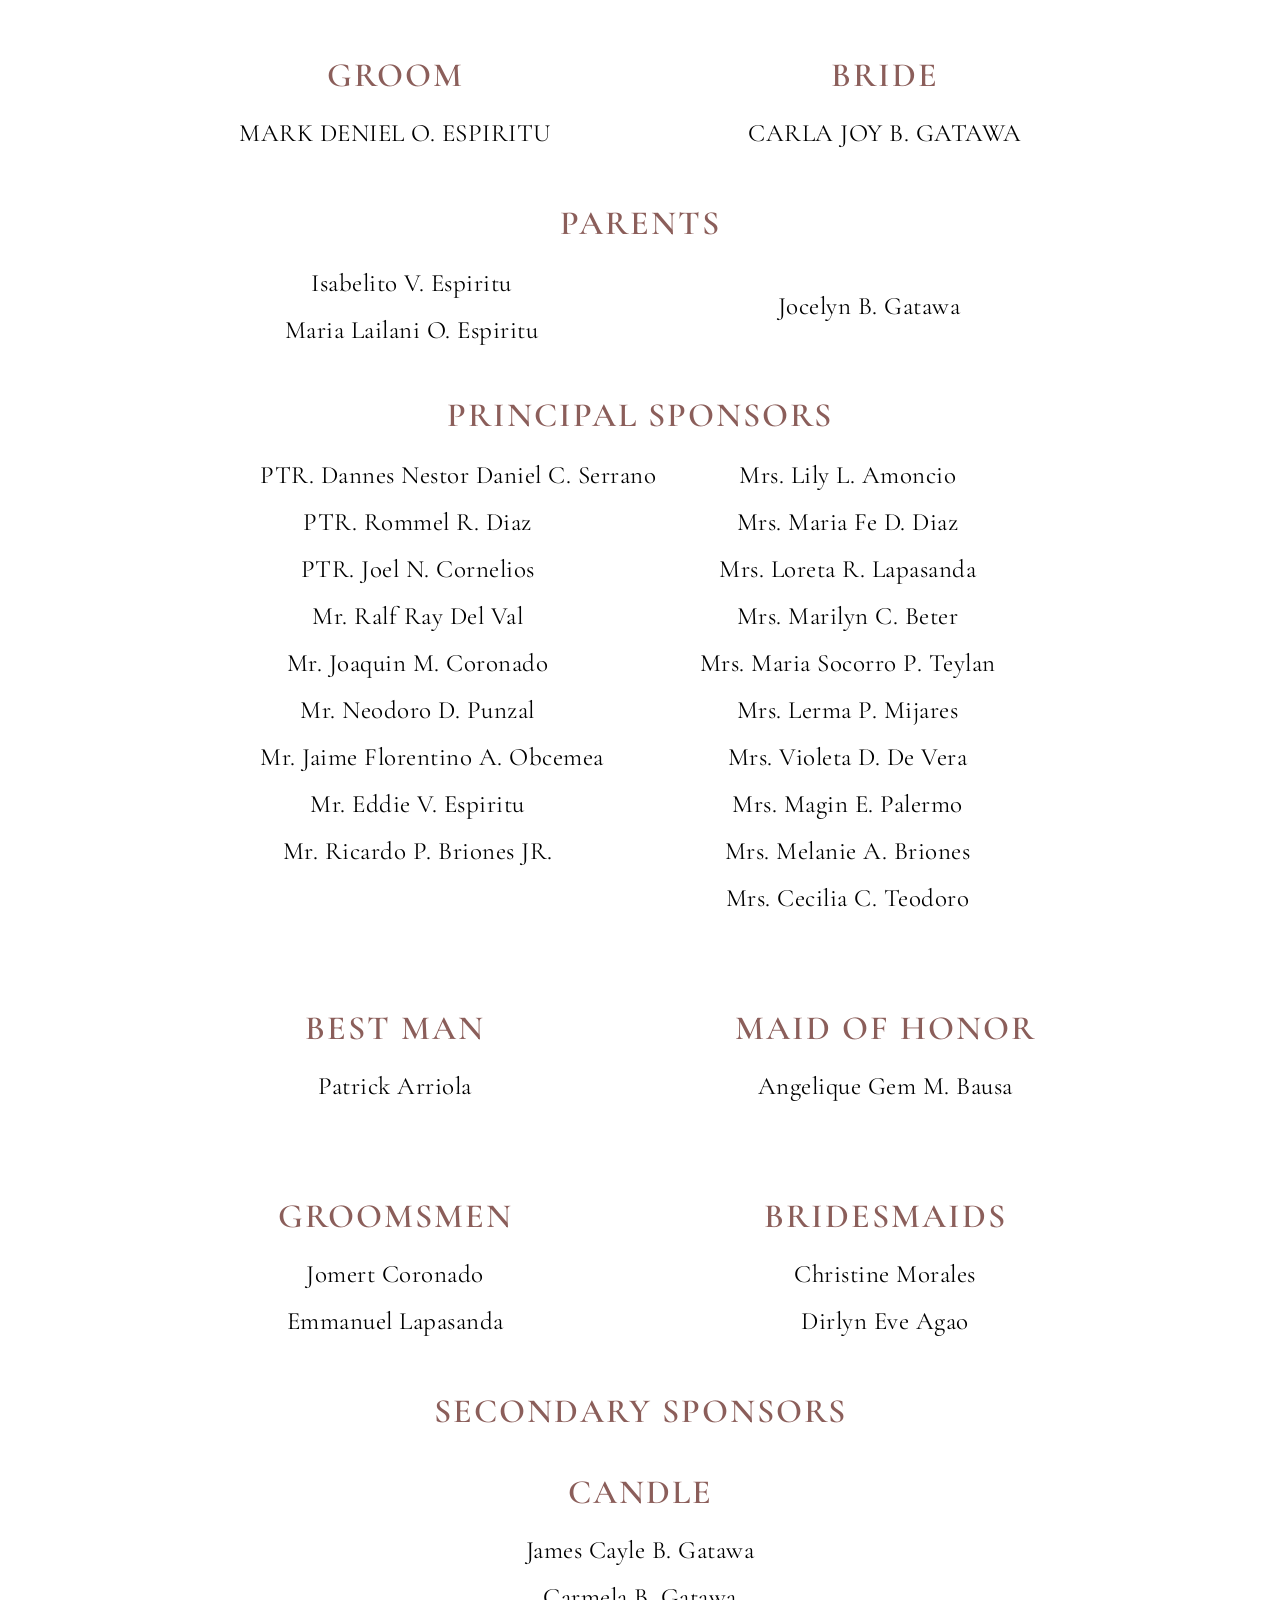
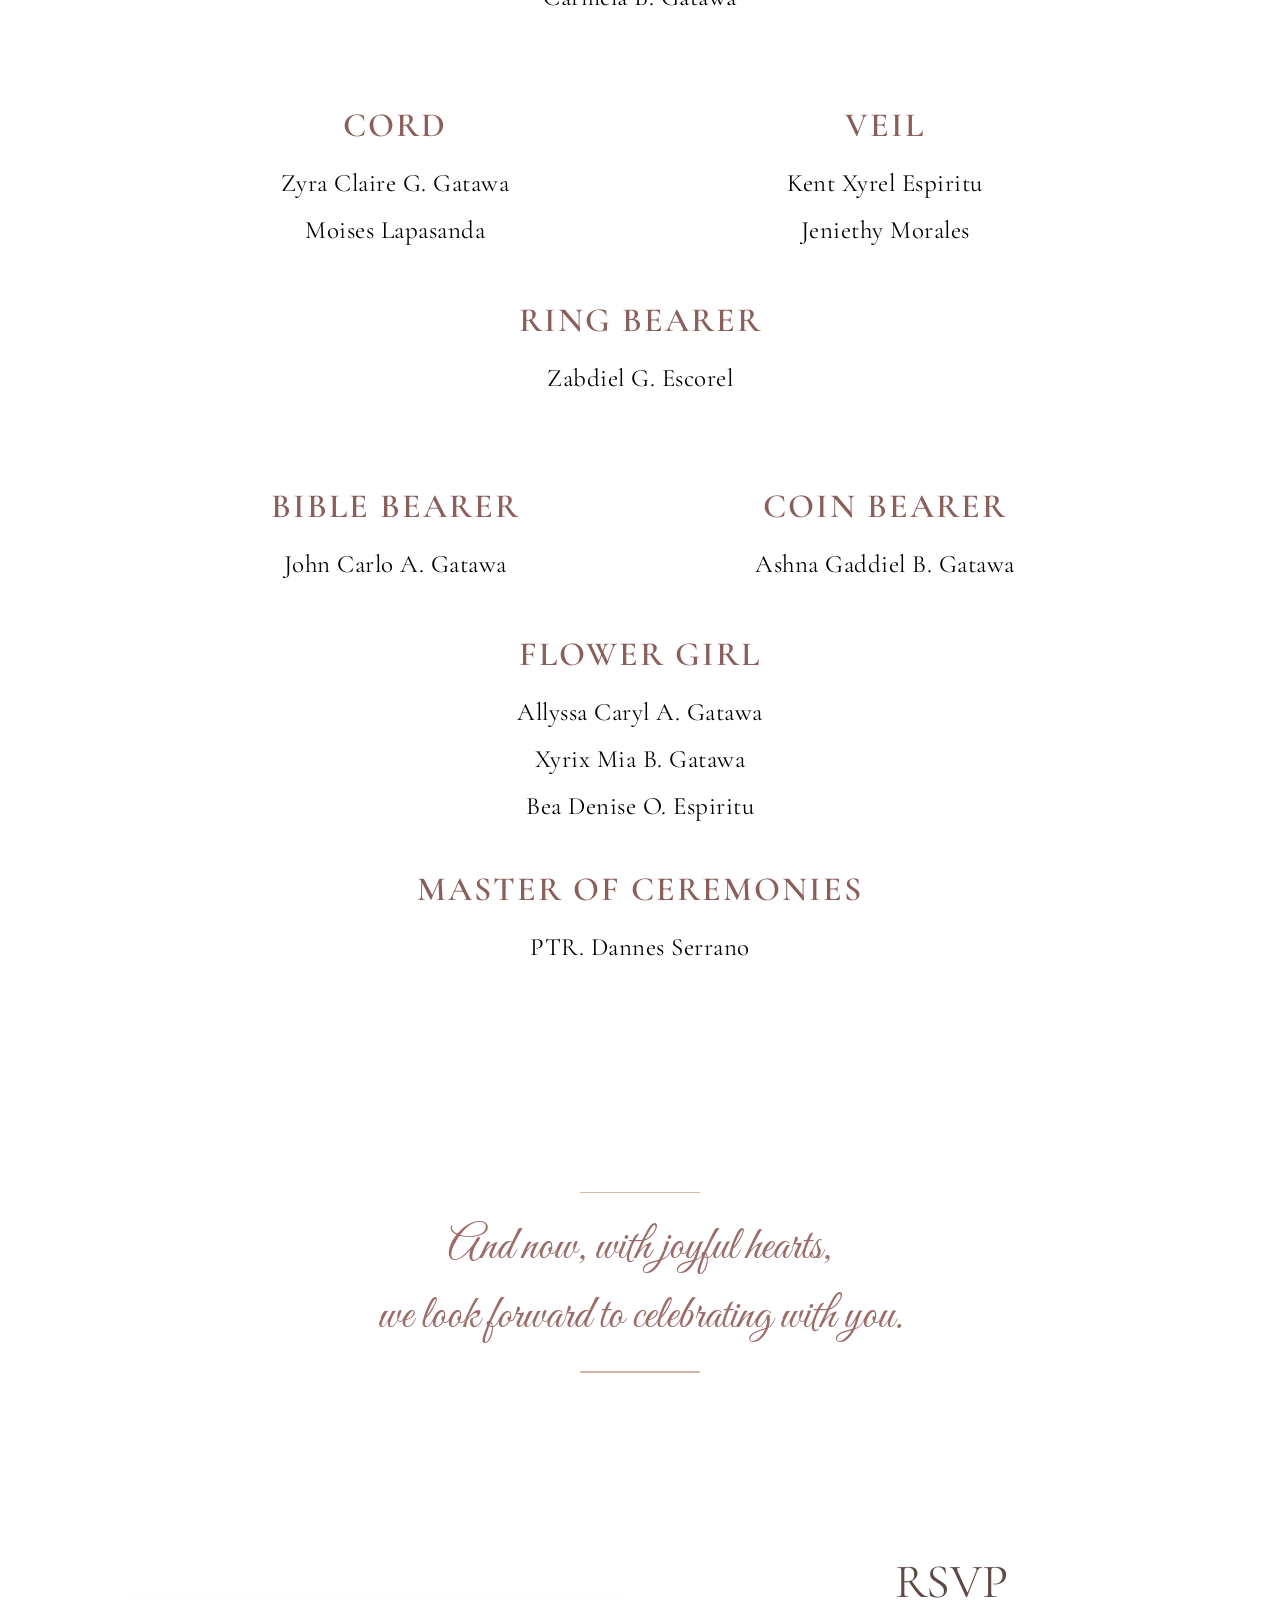
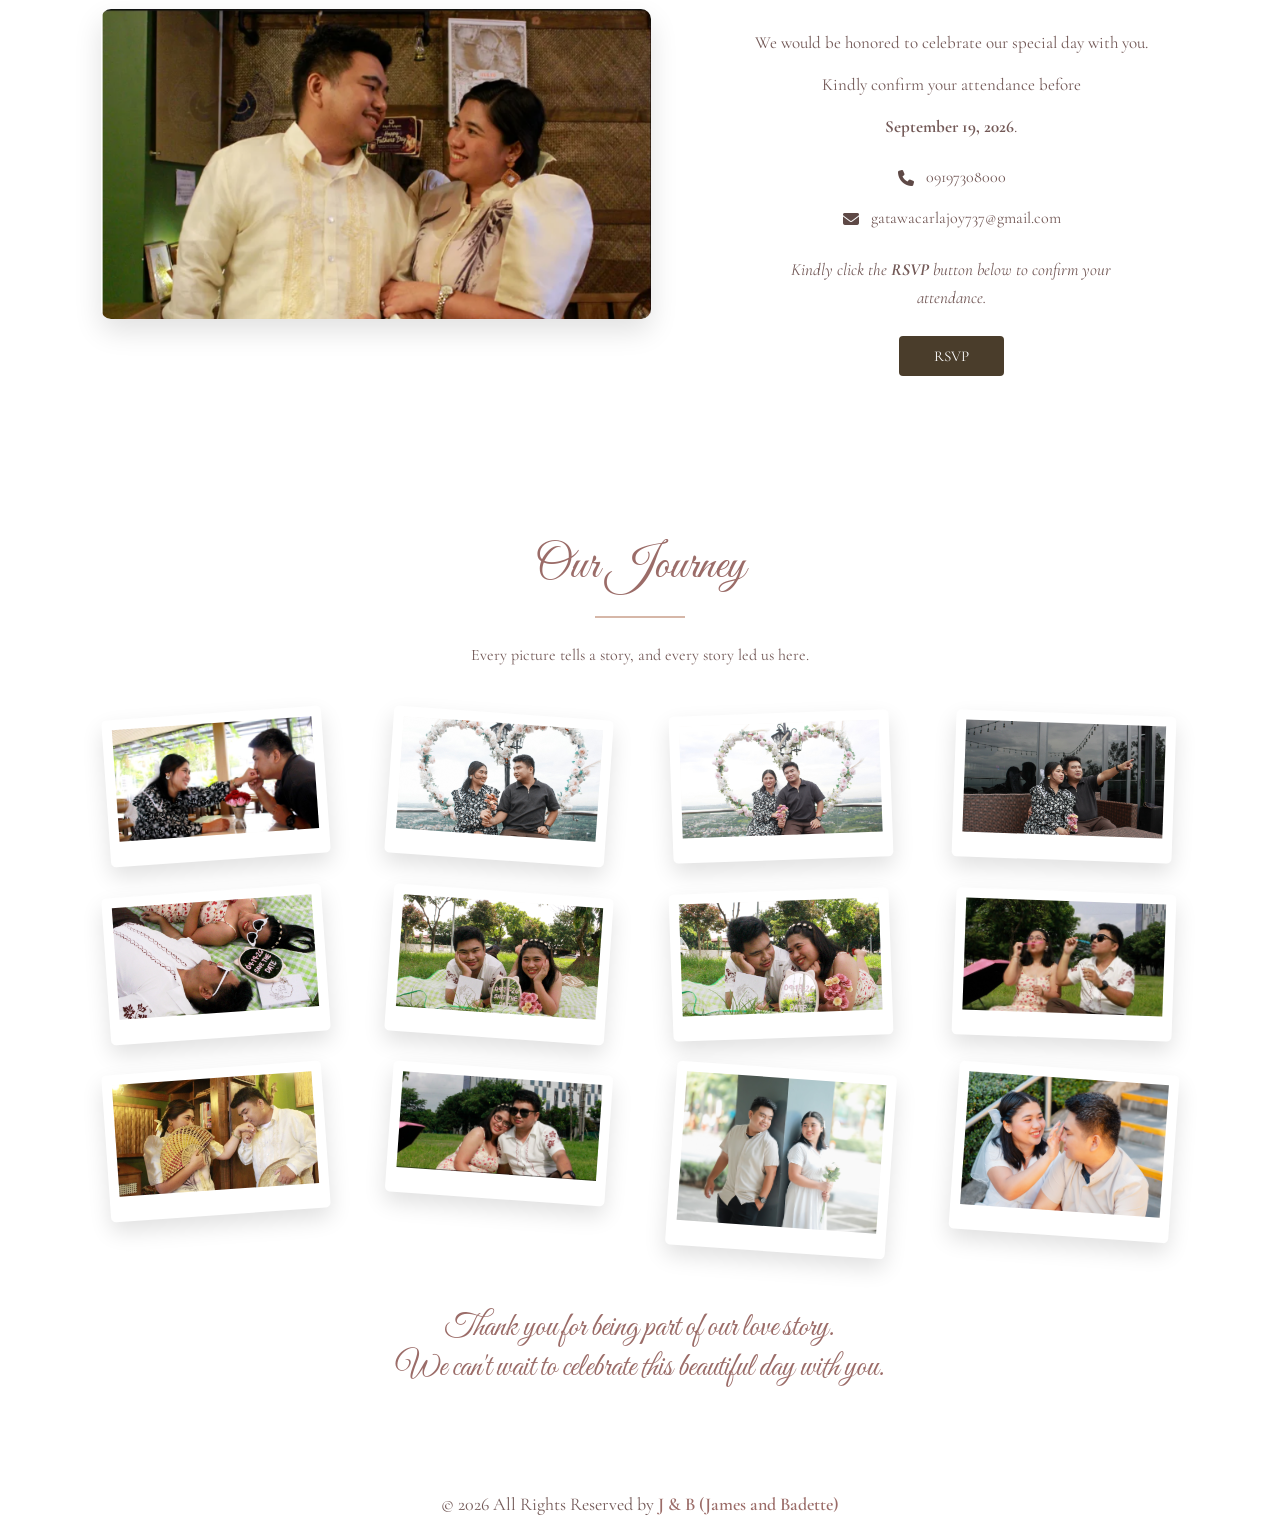
==== commit ea106c9f: "Updated design" ====
--- a/wedding_invitation.html
+++ b/wedding_invitation.html
@@ -409,27 +409,27 @@
 <div class="principal-sponsors">
 
     <div class="sponsor-column">
-        <p>PTR. Dannes Serrano</p>
-        <p>PTR. Rommel Diaz</p>
+        <p>PTR. Dannes Nestor Daniel C. Serrano</p>
+        <p>PTR. Rommel R. Diaz</p>
         <p>PTR. Joel N. Cornelios</p>
         <p>Mr. Ralf Ray Del Val</p>
-        <p>Mr. Joaquin Coronado</p>
+        <p>Mr. Joaquin M. Coronado</p>
         <p>Mr. Neodoro D. Punzal</p>
-        <p>Mr. Jimmy Obcemea</p>
+        <p>Mr. Jaime Florentino A. Obcemea </p>
         <p>Mr. Eddie V. Espiritu</p>
-        <p>Mr. Ricardo Briones</p>
+        <p>Mr. Ricardo P.  Briones JR. </p>
     </div>
 
     <div class="sponsor-column">
-        <p>Mrs. Lily Amoncio</p>
+        <p>Mrs. Lily L. Amoncio</p>
         <p>Mrs. Maria Fe D. Diaz</p>
-        <p>Mrs. Loreta Lapasanda</p>
-        <p>Mrs. Marilyn Beter</p>
-        <p>Mrs. Maria S. Teylan</p>
+        <p>Mrs. Loreta  R. Lapasanda</p>
+        <p>Mrs. Marilyn C. Beter</p>
+        <p>Mrs. Maria Socorro P. Teylan</p>
         <p>Mrs. Lerma P. Mijares</p>
-        <p>Mrs. Violeta De Vera</p>
+        <p>Mrs. Violeta D. De Vera</p>
         <p>Mrs. Magin E. Palermo</p>
-        <p>Mrs. Melanie Briones</p>
+        <p>Mrs. Melanie A. Briones</p>
          <p>Mrs. Cecilia C. Teodoro</p>
     </div>
 
--- a/prenupphoto.css
+++ b/prenupphoto.css
@@ -1236,7 +1236,7 @@
 }
 
 .entourage-container{
-    max-width:700px;
+    max-width:750px;
     margin:auto;
 }
 
@@ -1259,7 +1259,7 @@
 .entourage-list h3,
 .entourage-col h3{
     font-family:'Cormorant Garamond',serif;
-    font-size:10px;
+    font-size:9px;
     color:#8B5E5A;
     text-transform:uppercase;
     letter-spacing:.4px;
@@ -1271,7 +1271,7 @@
 .entourage-list p,
 .entourage-col p{
     font-family:'Cormorant Garamond',serif;
-    font-size:8px;
+    font-size:7px;
     color:#000;
     line-height:1.3;
     margin:1px 0;
@@ -1294,7 +1294,7 @@
 }
 
 /* ===============================
-   PARENTS - CENTERED HEADING
+   PARENTS
 ================================= */
 
 .parents-section{
@@ -1304,7 +1304,7 @@
 
 .parents-section h3{
     font-family:'Cormorant Garamond',serif;
-    font-size:12px;
+    font-size:9px;
     color:#8B5E5A;
     text-transform:uppercase;
     letter-spacing:.4px;
@@ -1321,7 +1321,7 @@
 
 .parents-names p{
     font-family:'Cormorant Garamond',serif;
-    font-size:10px;
+    font-size:7px;
     color:#000;
     line-height:1.3;
     margin:1px 0;
@@ -1334,25 +1334,34 @@
 .principal-sponsors{
     display:grid;
     grid-template-columns:1fr 1fr;
-    gap:15px;
+    gap:70px;
     width:100%;
-    max-width:600px;
+    max-width:700px;
     margin:10px auto 25px;
     text-align:center;
 }
 
 .sponsor-column{
     text-align:center;
+    min-width:0;
 }
 
 .principal-sponsors p{
     font-family:'Cormorant Garamond',serif;
-    font-size:8px;
+    font-size:7px;
     color:#000;
     line-height:1.3;
-    margin:1px 0;
-}
-
+    margin:2px 0;
+    white-space:nowrap;
+}
+
+.sponsor-column:first-child{
+    transform:translateX(-30px);
+}
+
+.sponsor-column:last-child{
+    transform:translateX(15px);
+}
 /* ===============================
    TABLET
 ================================= */
@@ -1364,11 +1373,11 @@
     }
 
     .entourage-container{
-        max-width:600px;
+        max-width:650px;
     }
 
     .entourage h2{
-        font-size:30px !important;
+        font-size:28px !important;
     }
 
     .entourage-row{
@@ -1378,20 +1387,29 @@
 
     .entourage-list h3,
     .entourage-col h3{
-        font-size:11px !important;
+        font-size:9px !important;
     }
 
     .entourage-list p,
     .entourage-col p{
-        font-size:9px !important;
+        font-size:7px !important;
         line-height:1.25;
     }
 
-}
-
-
-/* ===============================
-   MOBILE — UNCHANGED
+    .principal-sponsors{
+        max-width:650px;
+        gap:25px;
+    }
+
+    .principal-sponsors p{
+        font-size:7px !important;
+    }
+
+}
+
+
+/* ===============================
+   MOBILE
 ================================= */
 
 @media (max-width:768px){
@@ -1423,8 +1441,19 @@
         line-height:1.3;
     }
 
-}
-
+    .principal-sponsors{
+        grid-template-columns:1fr 1fr;
+        gap:10px;
+        max-width:100%;
+    }
+
+    .principal-sponsors p{
+        font-size:8px !important;
+        white-space:normal;
+        line-height:1.3;
+    }
+
+}
 /* ===============================
    RSVP
 ================================= */
